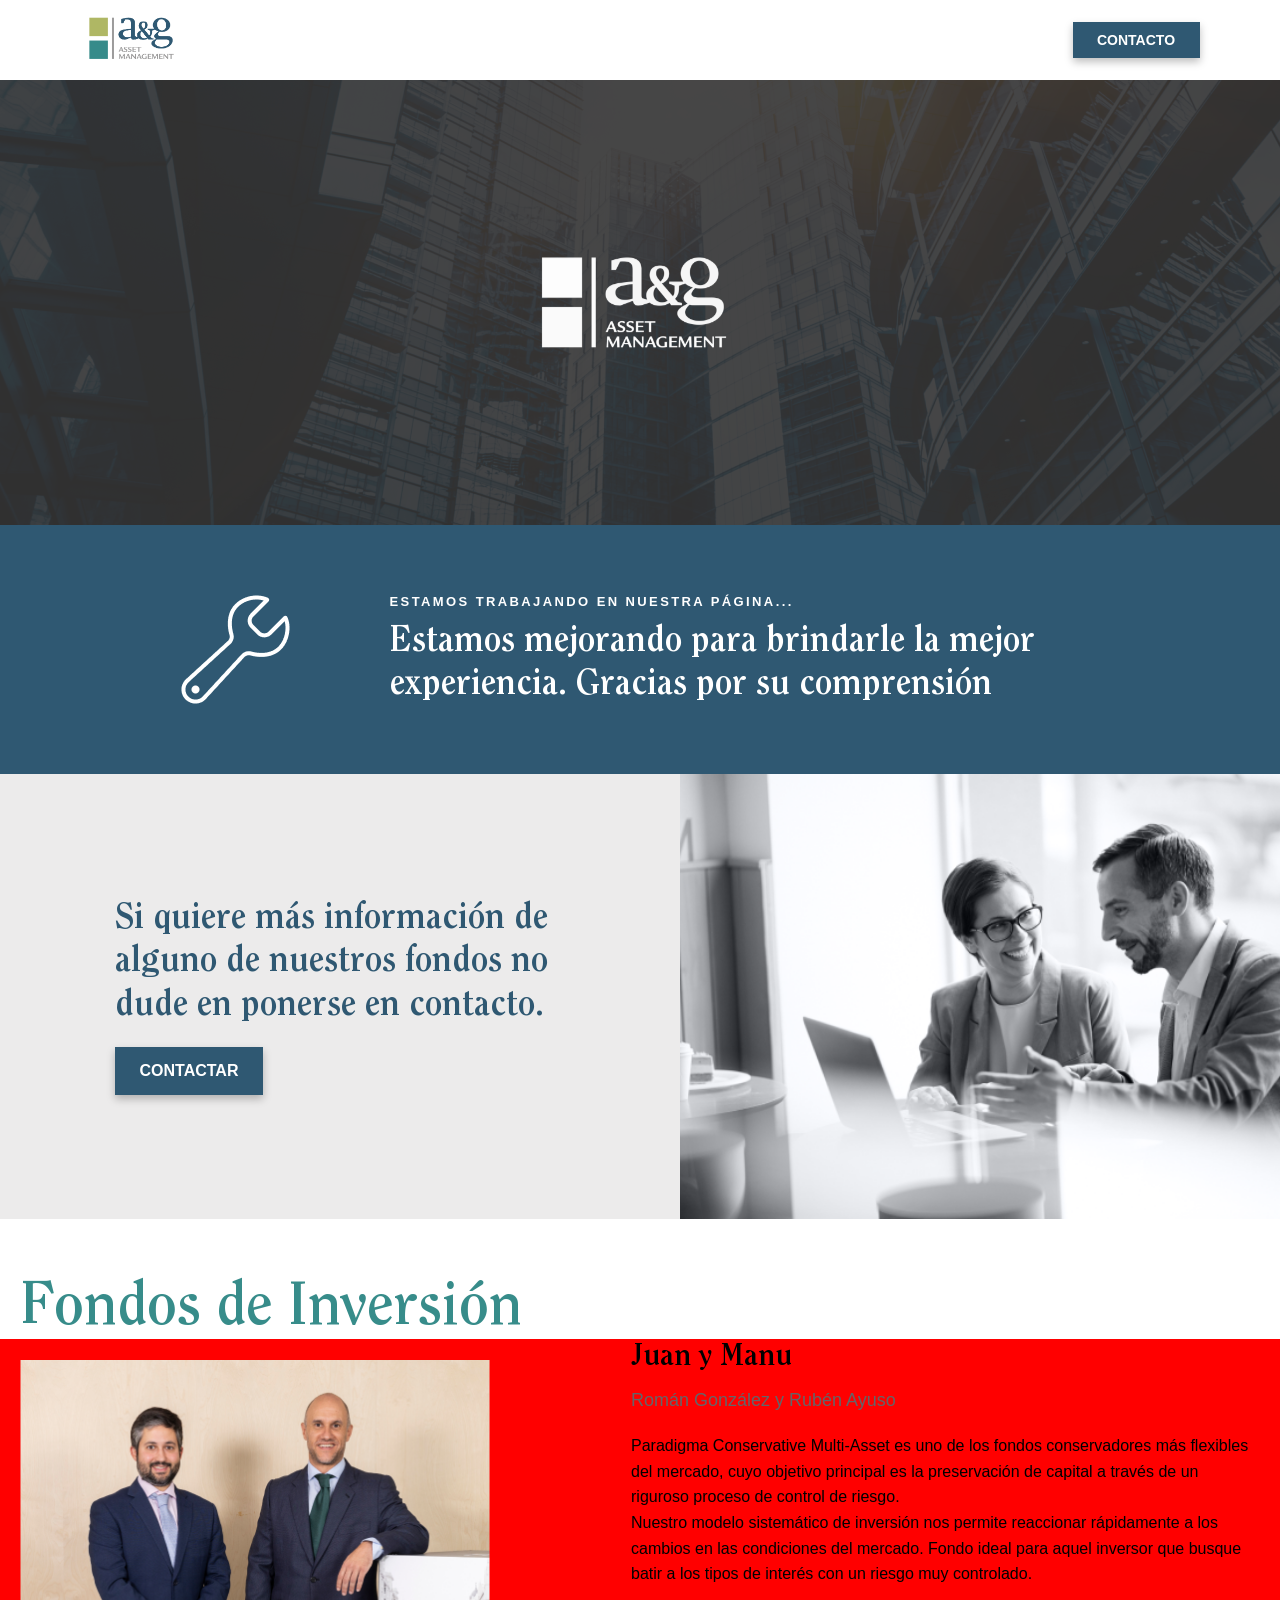
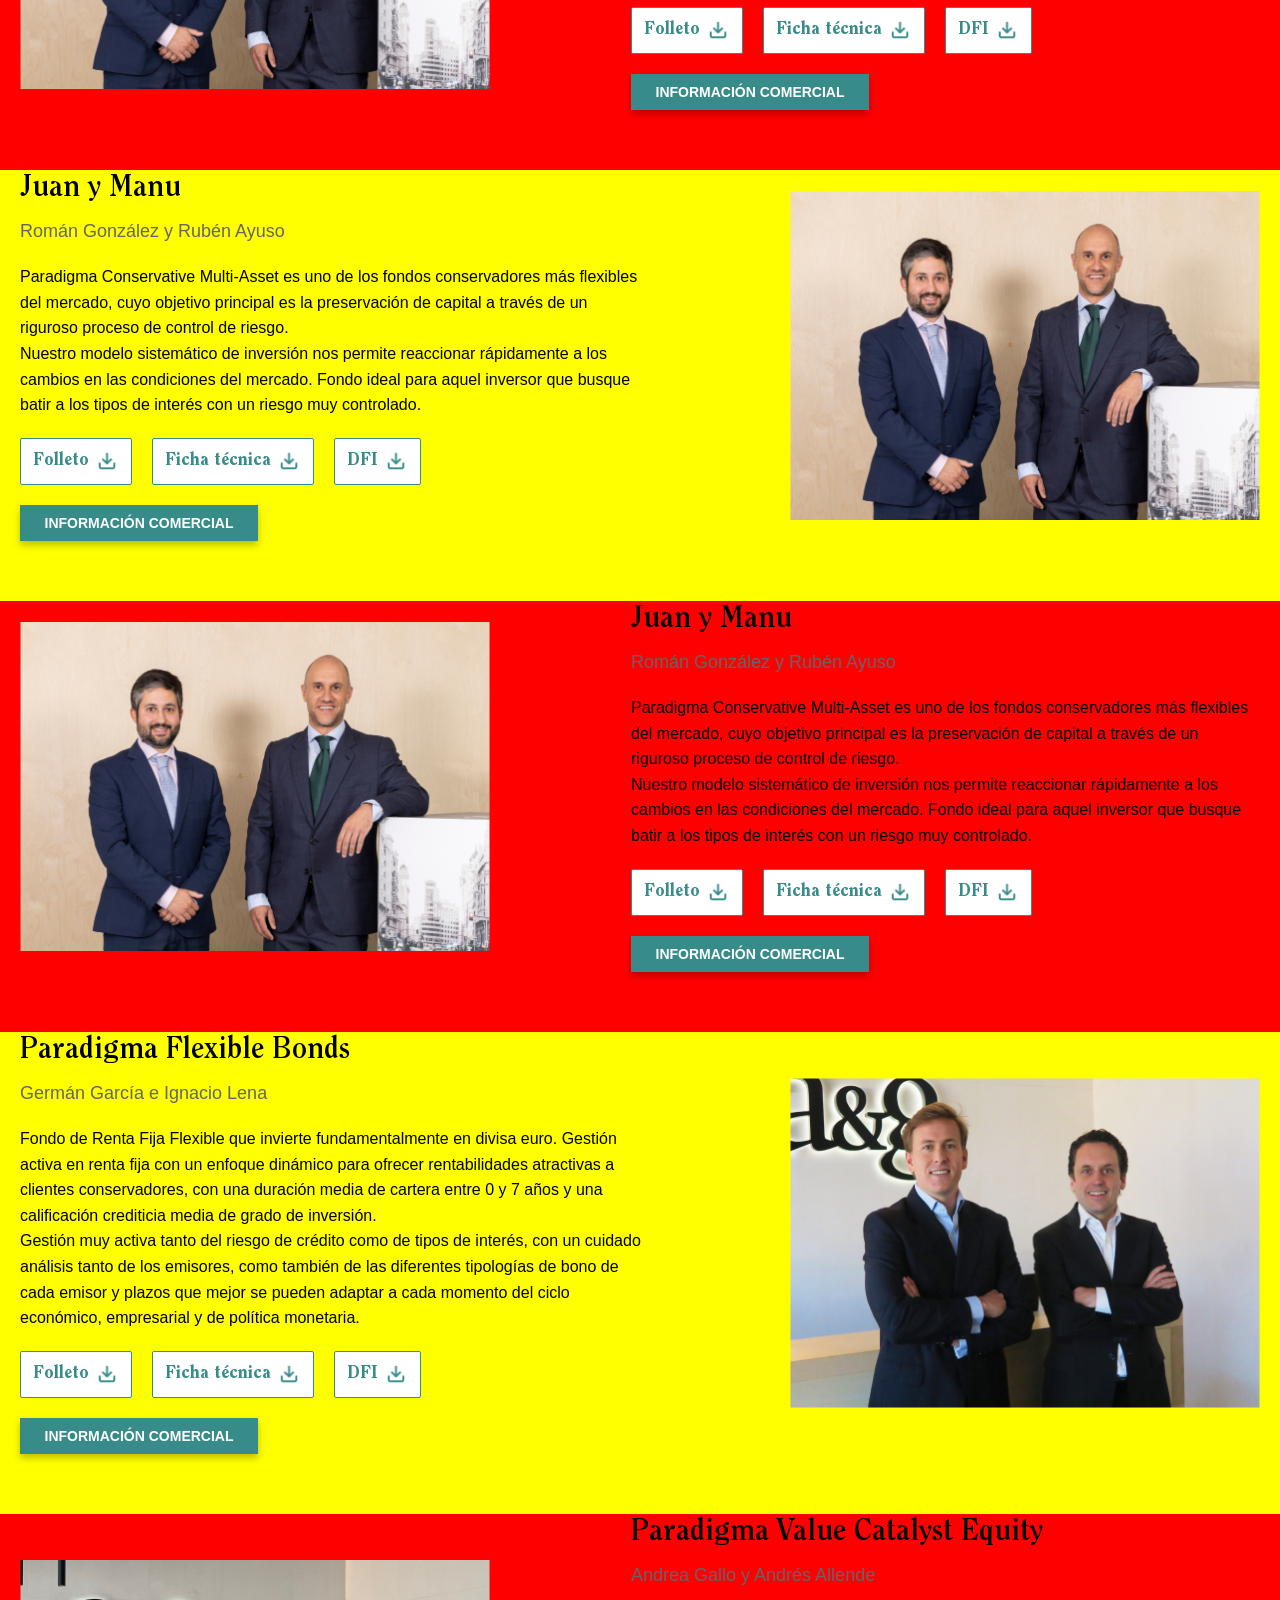
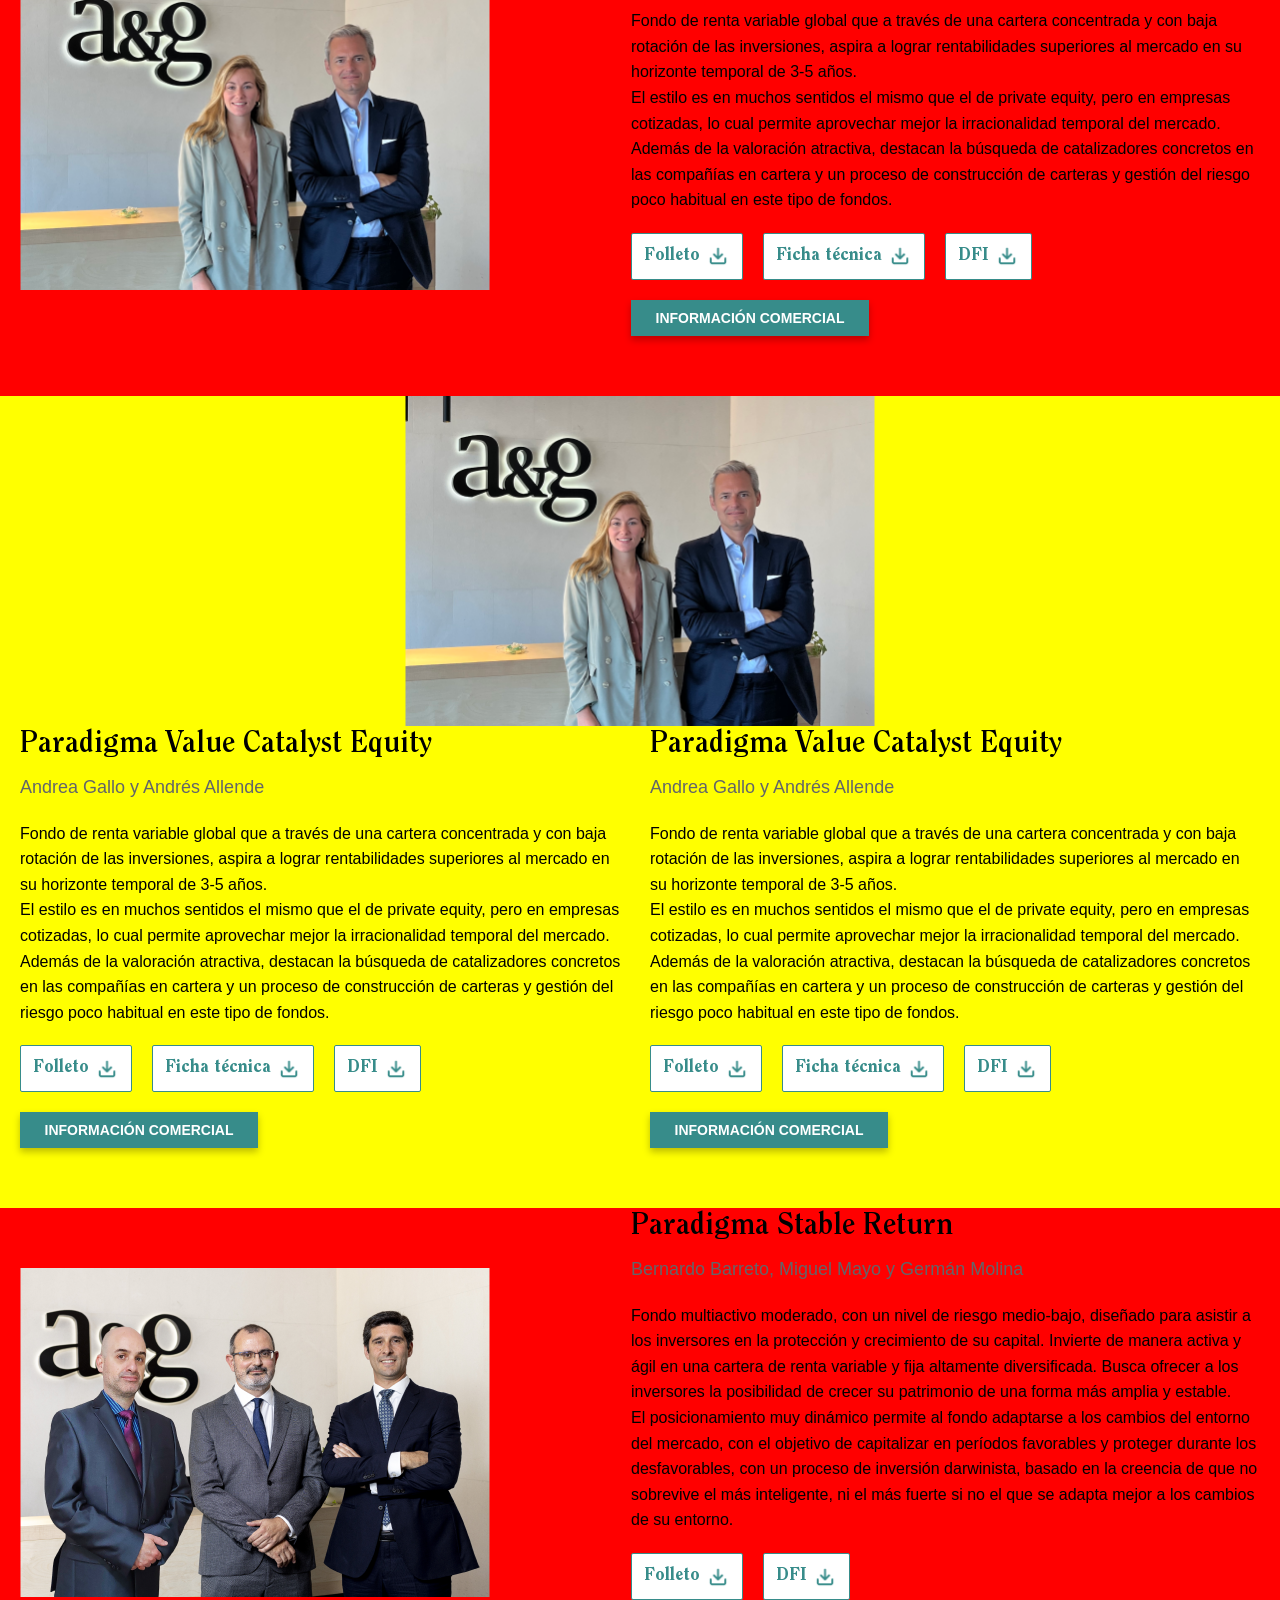
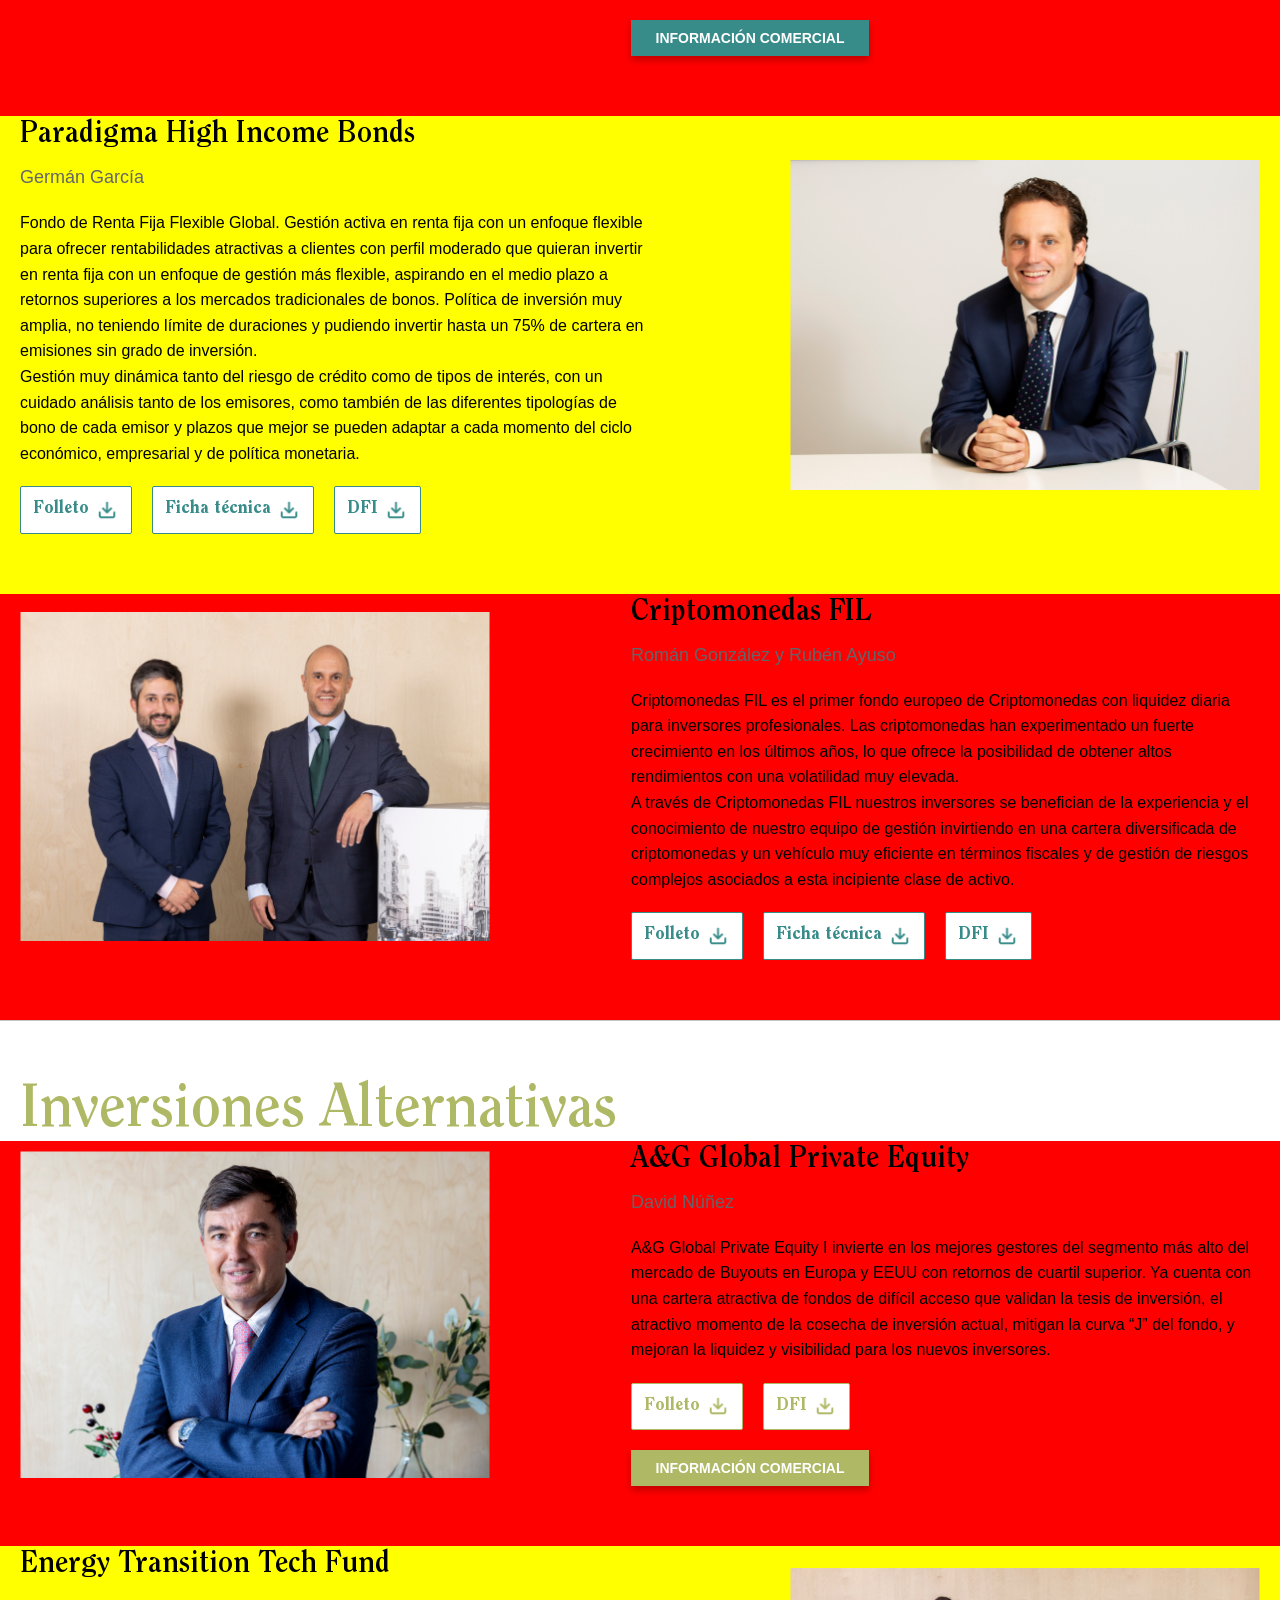
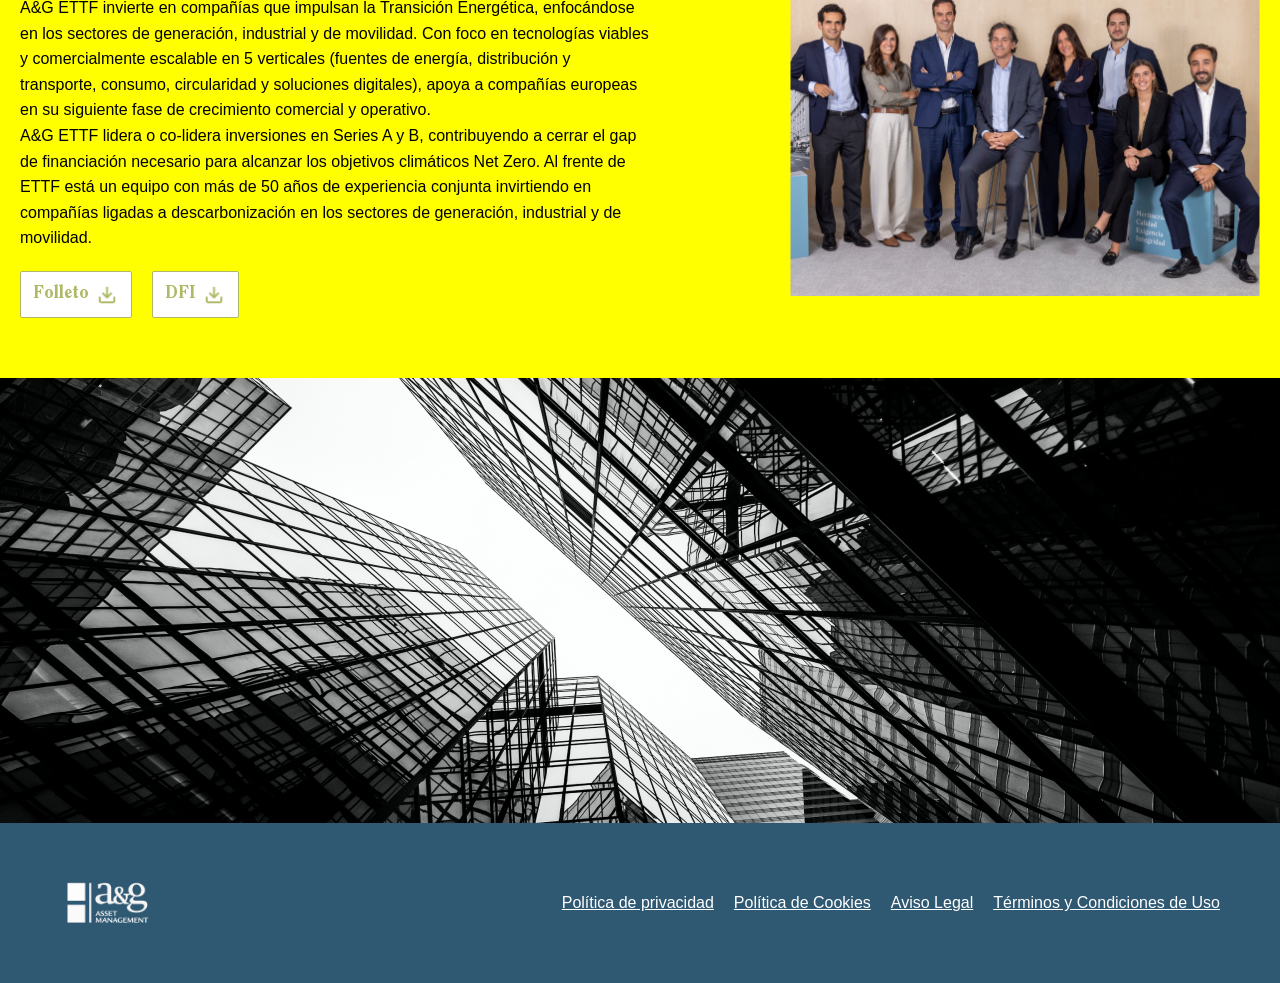
==== index.html @ da5aedd4 "comien de proyecto" ====
<!DOCTYPE html>
<html lang="es">
<head>
    <meta charset="UTF-8">
    <meta name="application-name" content="ASSET MANAGEMENT" />
    <meta name="author" content="Juan Manuel Millan Caceres" />
    <meta name="description" content="training" />
    <meta name="date" content="2024-07-25  12:42 p.m" />
    <meta name="organization" content="BLUECELL COMUNICATION" />
    <meta name="viewport" content="width=device-width, initial-scale=1.0">

    <link rel="icon" type="image/x-icon" href="assets/img/favicon.ico">
    <title>Home</title>
    <link rel="stylesheet" href="assets/css/style.css">
</head>

<body>

  <header>
      <div class="container">
          <img src="assets/img/logo-header-ayg.png" alt="Asset Management">
          <a href="./contact.html">contacto</a>
      </div>
  </header>

  <main>
    <aside class="hero-banner" style="background-image: url('assets/img/hero-banner.png');">
        <div class="cover-logo">
            <img src="assets/img/logo.svg" alt="">
        </div>
    </aside>

    <section class="bg-notice">
        <div class="img-wrapper">
            <img src="assets/img/bg-01.png" alt="img-01">
        </div>
        <div class="content-details">
            <h2>estamos trabajando en nuestra página...</h2>
            <h1>Estamos mejorando para brindarle la mejor experiencia. Gracias por su comprensión</h1>
        </div>
    </section>

    <section class="bg-info">
        <div class="container">
            <div class="info-text">
                <h2>si quiere más información de alguno de nuestros fondos no dude en ponerse en contacto.</h2>
                <a href="./contact.html" class="btn-link">contactar</a>
            </div>
        </div>
        <div class="img-info">
            <img src="assets/img/bg-02.png" alt="img-01">
        </div>
    </section>


    <section class="title-container dark-green">
      <div class="container">
        <h3>Fondos de Inversión</h3>
      </div>
    </section>






    <section class="container-img-txt">
      <div class="container">
          <div class="col-img">
              <img src="assets/img/investor-01.png" alt="">
          </div>
          <div class="col-text">
              <h4>Juan y Manu</h4>
              <h5>Román González y Rubén Ayuso</h5>
              <p>Paradigma Conservative Multi-Asset es uno de los fondos conservadores más flexibles del mercado, cuyo
                  objetivo principal es la preservación de capital a través de un riguroso proceso de control de
                  riesgo.
              </p>
              <p>Nuestro modelo sistemático de inversión nos permite reaccionar rápidamente a los cambios en las
                  condiciones del mercado. Fondo ideal para aquel inversor que busque batir a los tipos de interés con
                  un
                  riesgo muy controlado.</p>
              <div class="button-links dark-green">
                  <a href="#">Folleto<img src="assets/img/download-01.png" alt=""></a>
                  <a href="#">Ficha técnica<img src="assets/img/download-01.png" alt=""></a>
                  <a href="#">DFI<img src="assets/img/download-01.png" alt=""></a>
              </div>
              <a href="#" class="btn-model dark-green">información comercial</a>
          </div>
      </div>
  </section>

  <section class="container-img-txt">
      <div class="container">
          <div class="col-img">
              <img src="assets/img/investor-01.png" alt="">
          </div>
          <div class="col-text">
              <h4>Juan y Manu</h4>
              <h5>Román González y Rubén Ayuso</h5>
              <p>Paradigma Conservative Multi-Asset es uno de los fondos conservadores más flexibles del mercado, cuyo
                  objetivo principal es la preservación de capital a través de un riguroso proceso de control de
                  riesgo.
              </p>
              <p>Nuestro modelo sistemático de inversión nos permite reaccionar rápidamente a los cambios en las
                  condiciones del mercado. Fondo ideal para aquel inversor que busque batir a los tipos de interés con
                  un
                  riesgo muy controlado.</p>
              <div class="button-links dark-green">
                  <a href="#">Folleto<img src="assets/img/download-01.png" alt=""></a>
                  <a href="#">Ficha técnica<img src="assets/img/download-01.png" alt=""></a>
                  <a href="#">DFI<img src="assets/img/download-01.png" alt=""></a>
              </div>
              <a href="#" class="btn-model dark-green">información comercial</a>
          </div>
      </div>
  </section>

  <section class="container-img-txt">
      <div class="container">
          <div class="col-img">
              <img src="assets/img/investor-01.png" alt="">
          </div>
          <div class="col-text">
              <h4>Juan y Manu</h4>
              <h5>Román González y Rubén Ayuso</h5>
              <p>Paradigma Conservative Multi-Asset es uno de los fondos conservadores más flexibles del mercado, cuyo
                  objetivo principal es la preservación de capital a través de un riguroso proceso de control de
                  riesgo.
              </p>
              <p>Nuestro modelo sistemático de inversión nos permite reaccionar rápidamente a los cambios en las
                  condiciones del mercado. Fondo ideal para aquel inversor que busque batir a los tipos de interés con
                  un
                  riesgo muy controlado.</p>
              <div class="button-links dark-green">
                  <a href="#">Folleto<img src="assets/img/download-01.png" alt=""></a>
                  <a href="#">Ficha técnica<img src="assets/img/download-01.png" alt=""></a>
                  <a href="#">DFI<img src="assets/img/download-01.png" alt=""></a>
              </div>
              <a href="#" class="btn-model dark-green">información comercial</a>
          </div>
      </div>
  </section>
















    <section class="container-img-txt">
        <div class="container">
          <div class="col-img">
              <img src="assets/img/investor-02.png" alt="">
          </div>
          <div class="col-text">
              <h4>Paradigma Flexible Bonds</h4>
              <h5>Germán García e Ignacio Lena</h5>
              <p>Fondo de Renta Fija Flexible que invierte fundamentalmente en divisa euro. Gestión activa en renta
                  fija con un enfoque dinámico para ofrecer rentabilidades atractivas a clientes conservadores, con
                  una duración media de cartera entre 0 y 7 años y una calificación crediticia media de grado de
                  inversión.
              </p>
              <p>Gestión muy activa tanto del riesgo de crédito como de tipos de interés, con un cuidado análisis
                  tanto de los emisores, como también de las diferentes tipologías de bono de cada emisor y plazos
                  que mejor se pueden adaptar a cada momento del ciclo económico, empresarial y de política monetaria.
              </p>
              <div class="button-links dark-green">
                  <a href="#">Folleto<img src="assets/img/download-01.png" alt=""></a>
                  <a href="#">Ficha técnica<img src="assets/img/download-01.png" alt=""></a>
                  <a href="#">DFI<img src="assets/img/download-01.png" alt=""></a>
              </div>
              <a href="#" class="btn-model dark-green">información comercial</a>
          </div>
        </div>
    </section>

    <section class="container-img-txt">
        <div class="container">
            <div class="col-img">
                <img src="assets/img/investor-03.png" alt="">
            </div>
            <div class="col-text">
                <h4>Paradigma Value Catalyst Equity</h4>
                <h5>Andrea Gallo y Andrés Allende</h5>
                <p>Fondo de renta variable global que a través de una cartera concentrada y con baja rotación de las
                    inversiones, aspira a lograr rentabilidades superiores al mercado en su horizonte temporal de 3-5
                    años.
                </p>
                <p>El estilo es en muchos sentidos el mismo que el de private equity, pero en empresas cotizadas, lo
                    cual
                    permite aprovechar mejor la irracionalidad temporal del mercado. Además de la valoración atractiva,
                    destacan la búsqueda de catalizadores concretos en las compañías en cartera y un proceso de
                    construcción
                    de carteras y gestión del riesgo poco habitual en este tipo de fondos.</p>
                <div class="button-links dark-green">
                    <a href="#">Folleto<img src="assets/img/download-01.png" alt=""></a>
                    <a href="#">Ficha técnica<img src="assets/img/download-01.png" alt=""></a>
                    <a href="#">DFI<img src="assets/img/download-01.png" alt=""></a>
                </div>
                <a href="#" class="btn-model dark-green">información comercial</a>
            </div>
        </div>
    </section>

    <section class="container-img-txt">
        <div class="col-img">
            <img src="assets/img/investor-03.png" alt="">
        </div>
        <div class="container center">
            <div class="col-text">
                <h4>Paradigma Value Catalyst Equity</h4>
                <h5>Andrea Gallo y Andrés Allende</h5>
                <p>Fondo de renta variable global que a través de una cartera concentrada y con baja rotación de las
                    inversiones, aspira a lograr rentabilidades superiores al mercado en su horizonte temporal de 3-5
                    años.
                </p>
                <p>El estilo es en muchos sentidos el mismo que el de private equity, pero en empresas cotizadas, lo
                    cual
                    permite aprovechar mejor la irracionalidad temporal del mercado. Además de la valoración atractiva,
                    destacan la búsqueda de catalizadores concretos en las compañías en cartera y un proceso de
                    construcción
                    de carteras y gestión del riesgo poco habitual en este tipo de fondos.</p>
                <div class="button-links dark-green">
                    <a href="#">Folleto<img src="assets/img/download-01.png" alt=""></a>
                    <a href="#">Ficha técnica<img src="assets/img/download-01.png" alt=""></a>
                    <a href="#">DFI<img src="assets/img/download-01.png" alt=""></a>
                </div>
                <a href="#" class="btn-model dark-green">información comercial</a>
            </div>

            <div class="col-text">
                <h4>Paradigma Value Catalyst Equity</h4>
                <h5>Andrea Gallo y Andrés Allende</h5>
                <p>Fondo de renta variable global que a través de una cartera concentrada y con baja rotación de las
                    inversiones, aspira a lograr rentabilidades superiores al mercado en su horizonte temporal de 3-5
                    años.
                </p>
                <p>El estilo es en muchos sentidos el mismo que el de private equity, pero en empresas cotizadas, lo
                    cual
                    permite aprovechar mejor la irracionalidad temporal del mercado. Además de la valoración atractiva,
                    destacan la búsqueda de catalizadores concretos en las compañías en cartera y un proceso de
                    construcción
                    de carteras y gestión del riesgo poco habitual en este tipo de fondos.</p>
                <div class="button-links dark-green">
                    <a href="#">Folleto<img src="assets/img/download-01.png" alt=""></a>
                    <a href="#">Ficha técnica<img src="assets/img/download-01.png" alt=""></a>
                    <a href="#">DFI<img src="assets/img/download-01.png" alt=""></a>
                </div>
                <a href="#" class="btn-model dark-green">información comercial</a>
            </div>
        </div>
    </section>

    <section class="container-img-txt">
        <div class="container">
          <div class="col-img">
              <img src="assets/img/investor-04.png" alt="">
          </div>
            <div class="col-text">
                <h4>Paradigma Stable Return</h4>
                <h5>Bernardo Barreto, Miguel Mayo y Germán Molina</h5>
                <p>Fondo multiactivo moderado, con un nivel de riesgo medio-bajo, diseñado para asistir a los inversores
                    en la protección y crecimiento de su capital. Invierte de manera activa y ágil en una cartera de
                    renta
                    variable y fija altamente diversificada. Busca ofrecer a los inversores la posibilidad de crecer su
                    patrimonio de una forma más amplia y estable.
                </p>
                <p>El posicionamiento muy dinámico permite al fondo adaptarse a los cambios del entorno del mercado, con
                    el objetivo de capitalizar en períodos favorables y proteger durante los desfavorables, con un
                    proceso
                    de inversión darwinista, basado en la creencia de que no sobrevive el más inteligente, ni el más
                    fuerte
                    si no el que se adapta mejor a los cambios de su entorno.</p>
                <div class="button-links dark-green">
                    <a href="#">Folleto<img src="assets/img/download-01.png" alt=""></a>
                    <a href="#">DFI<img src="assets/img/download-01.png" alt=""></a>
                </div>
                <a href="#" class="btn-model dark-green">información comercial</a>
            </div>
        </div>
    </section>

    <section class="container-img-txt">
        <div class="container">
            <div class="col-img">
                <img src="assets/img/investor-05.png" alt="">
            </div>
            <div class="col-text">
                <h4>Paradigma High Income Bonds</h4>
                <h5>Germán García</h5>
                <p>Fondo de Renta Fija Flexible Global. Gestión activa en renta fija con un enfoque flexible para
                    ofrecer
                    rentabilidades atractivas a clientes con perfil moderado que quieran invertir en renta fija con un
                    enfoque de gestión más flexible, aspirando en el medio plazo a retornos superiores a los mercados
                    tradicionales de bonos. Política de inversión muy amplia, no teniendo límite de duraciones y
                    pudiendo
                    invertir hasta un 75% de cartera en emisiones sin grado de inversión.
                </p>
                <p>Gestión muy dinámica tanto del riesgo de crédito como de tipos de interés, con un cuidado análisis
                    tanto de los emisores, como también de las diferentes tipologías de bono de cada emisor y plazos que
                    mejor se pueden adaptar a cada momento del ciclo económico, empresarial y de política monetaria.</p>
                <div class="button-links dark-green">
                    <a href="#">Folleto<img src="assets/img/download-01.png" alt=""></a>
                    <a href="#">Ficha técnica<img src="assets/img/download-01.png" alt=""></a>
                    <a href="#">DFI<img src="assets/img/download-01.png" alt=""></a>
                </div>
            </div>
        </div>
    </section>

    <section class="container-img-txt border">
        <div class="container">
          <div class="col-img">
              <img src="assets/img/investor-01.png" alt="">
          </div>
            <div class="col-text">
                <h4>Criptomonedas FIL</h4>
                <h5>Román González y Rubén Ayuso</h5>
                <p>Criptomonedas FIL es el primer fondo europeo de Criptomonedas con liquidez diaria para inversores
                    profesionales.
                    Las criptomonedas han experimentado un fuerte crecimiento en los últimos años, lo que ofrece la
                    posibilidad de
                    obtener altos rendimientos con una volatilidad muy elevada.
                </p>
                <p>A través de Criptomonedas FIL nuestros inversores se benefician de la experiencia y el conocimiento
                    de nuestro
                    equipo de gestión invirtiendo en una cartera diversificada de criptomonedas y un vehículo muy
                    eficiente en términos
                    fiscales y de gestión de riesgos complejos asociados a esta incipiente clase de activo.</p>
                <div class="button-links dark-green">
                    <a href="#">Folleto<img src="assets/img/download-01.png" alt=""></a>
                    <a href="#">Ficha técnica<img src="assets/img/download-01.png" alt=""></a>
                    <a href="#">DFI<img src="assets/img/download-01.png" alt=""></a>
                </div>
            </div>
        </div>
    </section>


    <section class="title-container light-green">
      <div class="container">
        <h3>Inversiones Alternativas</h3>
      </div>
    </section>

    <section class="container-img-txt">
        <div class="container">
            <div class="col-img">
                <img src="assets/img/investor-06.png" alt="">
            </div>
            <div class="col-text">
                <h4>A&G Global Private Equity</h4>
                <h5>David Núñez</h5>
                <p>A&G Global Private Equity I invierte en los mejores gestores del segmento más alto
                    del mercado de Buyouts en Europa y EEUU con retornos de cuartil superior. Ya cuenta con </p>
                <p>una cartera atractiva de fondos de difícil acceso que validan la tesis de inversión, el
                    atractivo momento de la cosecha de inversión actual, mitigan la curva “J” del fondo, y
                    mejoran la liquidez y visibilidad para los nuevos inversores.</p>
                <div class="button-links light-green">
                    <a href="#">Folleto<img src="assets/img/download-02.png" alt=""></a>
                    <a href="#">DFI<img src="assets/img/download-02.png" alt=""></a>
                </div>
                <a href="#" class="btn-model light-green">información comercial</a>
            </div>
        </div>
    </section>

    <section class="container-img-txt last">
        <div class="container">
          <div class="col-img">
              <img src="assets/img/investor-07.png" alt="">
          </div>
            <div class="col-text aling-space">
                <h4>Energy Transition Tech Fund</h4>
                <p>A&G ETTF invierte en compañías que impulsan la Transición Energética, enfocándose en los sectores de
                    generación, industrial y de movilidad. Con foco en tecnologías viables y comercialmente escalable en
                    5
                    verticales (fuentes de energía, distribución y transporte, consumo, circularidad y soluciones
                    digitales), apoya a compañías europeas en su siguiente fase de crecimiento comercial y operativo.
                </p>
                <p>A&G ETTF lidera o co-lidera inversiones en Series A y B, contribuyendo a cerrar el gap de
                    financiación
                    necesario para alcanzar los objetivos climáticos Net Zero. Al frente de ETTF está un equipo con más
                    de 50 años de experiencia conjunta invirtiendo en compañías ligadas a descarbonización en los
                    sectores
                    de generación, industrial y de movilidad.</p>
                <div class="button-links light-green">
                    <a href="#">Folleto<img src="assets/img/download-02.png" alt=""></a>
                    <a href="#">DFI<img src="assets/img/download-02.png" alt=""></a>
                </div>
            </div>
        </div>
    </section>

    <section class="banner-container" style="background-image: url('assets/img/banner-img.png');">
    </section>
  </main>

  <footer>
      <div class="footer-container">
          <img src="assets/img/logo-ayg.png" alt="Asset Management" class="img-container">
          <div class="container-services">
              <ul>
                  <li><a href="#">Política de privacidad</a></li>
                  <li><a href="#">Política de Cookies</a></li>
                  <li><a href="#">Aviso Legal</a></li>
                  <li><a href="#">Términos y Condiciones de Uso</a></li>
              </ul>
          </div>
      </div>
  </footer>

</body>
</html>
---- assets/css/style.css ----
@font-face{font-family:"ITC Clearface Std Regular";src:url("../fonts/ClearfaceStd-Regular.eot");src:url("../fonts/ClearfaceStd-Regular.eot?#iefix") format("embedded-opentype"),url("../fonts/ClearfaceStd-Regular.woff2") format("woff2"),url("../fonts/ClearfaceStd-Regular.woff") format("woff"),url("../fonts/ClearfaceStd-Regular.ttf") format("truetype"),url("../fonts/ClearfaceStd-Regular.svg#ClearfaceStd-Regular") format("svg");font-weight:normal;font-style:normal;font-display:swap}@font-face{font-family:"ITC Clearface Std Bold";src:url("../fonts/ClearfaceStd-Bold.eot");src:url("../fonts/ClearfaceStd-Bold.eot?#iefix") format("embedded-opentype"),url("../fonts/ClearfaceStd-Bold.woff2") format("woff2"),url("../fonts/ClearfaceStd-Bold.woff") format("woff"),url("../fonts/ClearfaceStd-Bold.ttf") format("truetype"),url("../fonts/ClearfaceStd-Bold.svg#ClearfaceStd-Bold") format("svg");font-weight:bold;font-style:normal;font-display:swap}@font-face{font-family:"ITC Clearface Std Heavy";src:url("../fonts/ClearfaceStd-Heavy.eot");src:url("../fonts/ClearfaceStd-Heavy.eot?#iefix") format("embedded-opentype"),url("../fonts/ClearfaceStd-Heavy.woff2") format("woff2"),url("../fonts/ClearfaceStd-Heavy.woff") format("woff"),url("../fonts/ClearfaceStd-Heavy.ttf") format("truetype"),url("../fonts/ClearfaceStd-Heavy.svg#ClearfaceStd-Heavy") format("svg");font-weight:bold;font-style:normal;font-display:swap}*{margin:0;padding:0;border:0;box-sizing:border-box;vertical-align:baseline}img{display:block;max-width:100%;width:100%;object-position:center}a{display:flex;text-decoration:none;font-size:inherit;line-height:inherit;color:inherit;line-height:inherit}video{display:flex;object-fit:cover;object-position:center center;width:100%}audio{display:flex}p a{display:inline}li{list-style-type:none}table,tr,td{border-collapse:collapse;border-spacing:0}html{scroll-behavior:smooth}body{font-smooth:always;-webkit-font-smoothing:antialiased;-moz-osx-font-smoothing:grayscale}h1,h2,h3,h4,h5,h6{font-size:inherit;line-height:inherit}form input,form textarea,form select{background-color:rgba(0,0,0,0);appearance:none;display:block}.clear::after{overflow:auto}body{padding:0;margin:0}.container{width:calc(100% - 40px);max-width:1282px;min-width:280px;margin:0 auto}footer .footer-container{padding:40px 60px 40px 60px;background-color:#2f5872;display:flex;justify-content:space-between;align-items:center;gap:20px}@media screen and (max-width: 576px){footer .footer-container{padding:40px 20px;flex-direction:column;align-items:center;background-color:#2b2c2c}}footer .footer-container .img-container{width:101px;height:80px}@media screen and (max-width: 576px){footer .footer-container .img-container{width:auto;height:auto;content:url("../img/logo-ayg-footer-responsive.png")}}footer .footer-container .container-services{width:100%;min-width:auto;height:auto;gap:20px;display:flex;align-items:center;justify-content:flex-end}@media screen and (max-width: 576px){footer .footer-container .container-services{flex-direction:column;align-items:flex-start}}footer .footer-container .container-services ul{display:flex;gap:20px;justify-content:space-between;align-items:center}@media screen and (max-width: 576px){footer .footer-container .container-services ul{flex-direction:column;gap:10px;align-items:flex-start}}footer .footer-container .container-services ul li{font-family:Arial,Helvetica,sans-serif;font-weight:400;font-size:16px;line-height:25.6px;color:#fff;text-decoration:underline}.bg-notice{padding:60px 40px 60px 40px;gap:90px;background-color:#2f5872;display:flex;justify-content:center;align-items:center}@media screen and (max-width: 576px){.bg-notice{height:385px;flex-direction:column;padding:40px 20px;gap:20px;background-color:#636569}}.bg-notice .img-wrapper{width:129px;height:129px;display:flex;justify-content:center;align-items:center}.bg-notice .img-wrapper img{border-width:4px;top:12px;left:12px}@media screen and (max-width: 576px){.bg-notice .img-wrapper img{width:91px}}.bg-notice .content-details{width:60%;display:flex;flex-direction:column;gap:8px}@media screen and (max-width: 576px){.bg-notice .content-details{width:280px;display:flex;flex-direction:column;align-items:center;justify-items:center;text-align:center}}.bg-notice .content-details h1{font-family:"ITC Clearface Std Bold";font-weight:500;font-size:36px;line-height:43.2px;color:#fff}@media screen and (max-width: 576px){.bg-notice .content-details h1{font-size:26px;line-height:34px}}.bg-notice .content-details h2{font-family:Arial,Helvetica,sans-serif;font-weight:700;font-size:13px;line-height:20.8px;letter-spacing:2.4px;text-transform:uppercase;color:#fff}.bg-info{height:445px;border:0px 0px 1px 0px;padding:0px 0px 0px 60px;gap:20px;background-color:#ecebeb;display:flex;justify-content:center;align-items:center}@media screen and (max-width: 576px){.bg-info{height:auto;flex-direction:column;gap:20px;padding:0px;background-color:#ecebeb}}.bg-info .img-info{width:50%;height:445px;left:.5px}@media screen and (max-width: 576px){.bg-info .img-info{width:100%;height:275px}.bg-info .img-info img{object-fit:cover}}.bg-info .img-info img{width:100%;height:100%;object-fit:cover}.bg-info .container{width:50%;height:445px;display:flex;justify-content:center;flex-direction:column;align-items:center}@media screen and (max-width: 576px){.bg-info .container{width:auto;height:272px;padding:40px 20px}}.bg-info .container .info-text{max-width:490px;gap:20px}@media screen and (max-width: 576px){.bg-info .container .info-text{min-width:280px}}.bg-info .container .info-text h2{color:#2f5872;font-family:"ITC Clearface Std Bold";font-weight:500;font-size:36px;line-height:43.2px;margin-bottom:19px}@media screen and (max-width: 576px){.bg-info .container .info-text h2{font-size:26px;line-height:31px;color:#636569}}.bg-info .container .info-text h2:first-letter{text-transform:uppercase}.bg-info .container .info-text .btn-link{width:148px;height:48px;padding:0px 24px;gap:4px;background-color:#2f5872;box-shadow:0px 4px 8px 0px rgba(0,0,0,.2509803922);text-align:center;display:flex;justify-content:center;align-items:center;font-family:Arial,Helvetica,sans-serif;color:#fff;font-weight:700;font-size:16px;line-height:25.6px;text-decoration:none;text-transform:uppercase}@media screen and (max-width: 576px){.bg-info .container .info-text .btn-link{background-color:#2b2c2c}}.hero-banner{min-height:445px;gap:10px;position:relative;overflow:hidden;background-size:cover;background-position:center}.hero-banner::before{content:"";background:rgba(20,20,20,.78);position:absolute;height:100%;width:100%;z-index:1}.hero-banner .cover-logo{position:absolute;top:132px;left:50%;transform:translateX(-50%);z-index:2;display:flex;justify-content:center;align-items:center}.hero-banner .cover-logo img{max-width:100%;height:auto;object-fit:contain}@media screen and (max-width: 576px){.hero-banner .cover-logo{min-width:267px;top:159px}.hero-banner .cover-logo img{content:url("../img/Logo-ayg-responsive.png");max-width:100%;height:auto}}section.title-container h3{font-family:"ITC Clearface Std Bold";font-weight:500;font-size:60px;line-height:60px}@media screen and (max-width: 576px){section.title-container.dark-green{display:flex;justify-content:center;margin:0px;padding:40px 20px}}section.title-container.dark-green h3{margin-top:60px;color:#378c8a}@media screen and (max-width: 576px){section.title-container.dark-green h3{font-size:30px;line-height:39px;padding:0px;margin:0px;color:#636569}}@media screen and (max-width: 576px){section.title-container.light-green{padding:40px 40px;margin:0px;display:flex;justify-items:center}}section.title-container.light-green h3{margin-top:60px;color:#afb864}@media screen and (max-width: 576px){section.title-container.light-green h3{font-size:30px;line-height:39px;padding:0px;margin:0px;color:#636569}}.container-img-txt{padding:0px 0px 60px 0px;display:flex;flex-direction:column;align-items:center;justify-content:center}.container-img-txt .container{width:calc(100% - 40px);max-width:1282px;min-width:280px;margin:0 auto;height:auto;gap:20px;display:flex;justify-content:space-between;align-items:center}.container-img-txt:nth-child(odd){background-color:red}.container-img-txt:nth-child(even){background-color:#ff0}.container-img-txt:nth-child(even) .container{flex-direction:row-reverse}.container-img-txt.center{margin-top:60px}@media screen and (max-width: 576px){.container-img-txt{flex-direction:column;gap:20px}}.container-img-txt .col-img{max-width:471px;min-width:280px;height:auto;gap:10px}@media screen and (max-width: 576px){.container-img-txt .col-img{height:202px;order:1}}.container-img-txt .col-img img{width:100%;height:100%;object-fit:cover}.container-img-txt .col-text{min-width:280px;height:auto}.container-img-txt .col-text.left-text{padding:0px 0px 0px 40px}@media screen and (max-width: 576px){.container-img-txt .col-text.left-text{max-width:none;padding:0px;order:2}}.container-img-txt .col-text.right-text{padding:0px 40px 0px 0px}@media screen and (max-width: 576px){.container-img-txt .col-text.right-text{max-width:none;padding:0px;order:2}}.container-img-txt .col-text.right-text.aling-space h4{margin-bottom:20px}.container-img-txt .col-text h4{margin-bottom:10px;font-family:"ITC Clearface Std Bold";font-weight:500;font-size:30px;line-height:39px;color:#000}@media screen and (max-width: 576px){.container-img-txt .col-text h4{margin-bottom:20px;color:#2b2c2c;font-size:24px;line-height:31px}}.container-img-txt .col-text h5{margin-bottom:20px;font-family:Arial,Helvetica,sans-serif;font-weight:400;font-size:18px;line-height:25.2px;color:#636569}@media screen and (max-width: 576px){.container-img-txt .col-text h5{display:none}}.container-img-txt .col-text p{max-width:629px;font-family:Arial,Helvetica,sans-serif;font-weight:400;font-size:16px;line-height:25.6px;color:#000}@media screen and (max-width: 576px){.container-img-txt .col-text p{color:#2b2c2c}}.container-img-txt .button-links{width:100%;height:auto;gap:20px;display:flex;flex-wrap:wrap;margin-top:20px}.container-img-txt .button-links.dark-green a{border-radius:2px;border:1px solid #378c8a;padding:10px 12px;gap:6px;display:flex;align-items:center;background-color:#fff;color:#378c8a;font-weight:700;font-size:18px;line-height:25.2px;font-family:"ITC Clearface Std Heavy"}.container-img-txt .button-links.dark-green a img{width:24px;height:24px;transform:rotate(0deg)}@media screen and (max-width: 576px){.container-img-txt .button-links.dark-green a{border-radius:2px;border:1px solid #636569;padding:10px 12px;gap:6px;display:flex;align-items:center;background-color:#fff;color:#636569;font-weight:700;font-size:18px;line-height:25.2px;font-family:"ITC Clearface Std Heavy"}.container-img-txt .button-links.dark-green a img{width:24px;height:24px;transform:rotate(0deg)}}.container-img-txt .button-links.light-green a{border-radius:2px;border:1px solid #afb864;padding:10px 12px;gap:6px;display:flex;align-items:center;background-color:#fff;color:#afb864;font-weight:700;font-size:18px;line-height:25.2px;font-family:"ITC Clearface Std Heavy"}.container-img-txt .button-links.light-green a img{width:24px;height:24px;transform:rotate(0deg)}@media screen and (max-width: 576px){.container-img-txt .button-links.light-green a{border-radius:2px;border:1px solid #636569;padding:10px 12px;gap:6px;display:flex;align-items:center;background-color:#fff;color:#636569;font-weight:700;font-size:18px;line-height:25.2px;font-family:"ITC Clearface Std Heavy"}.container-img-txt .button-links.light-green a img{width:24px;height:24px;transform:rotate(0deg)}}.container-img-txt .button-links img{width:24px;height:24px;object-fit:cover;transform:rotate(0deg)}@media screen and (max-width: 576px){.container-img-txt .button-links img{content:url("../img/download-03.png")}}.container-img-txt .btn-model{max-width:238px;height:36px;padding:0px 24px;gap:4px;margin-top:20px;box-shadow:0px 4px 7px 0px rgba(0,0,0,.2509803922);display:flex;justify-content:center;align-items:center;color:#fff;font-family:Arial,Helvetica,sans-serif;font-weight:700;font-size:14px;line-height:22.4px;text-decoration:none;text-transform:uppercase}.container-img-txt .btn-model.dark-green{background-color:#378c8a}@media screen and (max-width: 576px){.container-img-txt .btn-model.dark-green{background-color:#2b2c2c}}.container-img-txt .btn-model.light-green{background-color:#afb864}@media screen and (max-width: 576px){.container-img-txt .btn-model.light-green{background-color:#2b2c2c}}@media screen and (max-width: 576px){.container-img-txt.last{padding:0px 0px 40px 0px}}.container-img-txt .col-img{max-width:470px}@media screen and (max-width: 576px){.container-img-txt .col-img{width:280px}}.container-img-txt.border{border-bottom:1px solid #c5c5c3}.banner-container{width:100%;height:445px;background-size:cover;background-position:center;background-repeat:no-repeat}.contact-container .btn-return{height:48px;margin:17px 0px 0px 46px;padding:0px 24px;display:flex;gap:4px;align-items:center;font-family:Arial,Helvetica,sans-serif;font-weight:700;font-size:16px;line-height:25.6px;color:#2b2c2c}@media screen and (max-width: 1023px){.contact-container .btn-return{height:26px;margin:24px 0px 20px auto}}.contact-container .btn-return img{width:24px;height:15px}.contact-container .container{width:100%;max-width:766px;height:650px;top:120px;margin:-18px auto 0px auto;padding:24px;gap:12px}@media screen and (max-width: 1023px){.contact-container .container{flex-wrap:wrap}}.contact-container .container .content-title-form{display:flex;gap:90px;flex-wrap:wrap;margin-top:-7px}@media screen and (max-width: 1023px){.contact-container .container .content-title-form{gap:40px}}.contact-container .container .content-title-form .title-container h1{font-family:"ITC Clearface Std Bold";font-weight:500;font-size:36px;line-height:43.2px;color:#2b2c2c;position:relative}.contact-container .container .content-title-form .title-container h1::after{content:"";position:absolute;left:0;bottom:0;width:69px;height:5px;background-color:#2b2c2c}.contact-container .container .content-title-form .container-contact{width:444px;height:602px}@media screen and (max-width: 1023px){.contact-container .container .content-title-form .container-contact{width:100%}}.contact-container .container .content-title-form .container-contact form{width:100%;height:auto;display:flex;flex-direction:column;justify-content:flex-start;gap:18px;padding-bottom:25px}.contact-container .container .content-title-form .container-contact form .form-group-row{display:flex;gap:20px}@media screen and (max-width: 576px){.contact-container .container .content-title-form .container-contact form .form-group-row{flex-direction:column}}.contact-container .container .content-title-form .container-contact form .form-group-row .form-group{flex:1;display:flex;flex-direction:column}.contact-container .container .content-title-form .container-contact form .form-group label{display:block;margin-bottom:6px;color:#636569;font-family:Arial,Helvetica,sans-serif;font-weight:700;font-size:16px;line-height:25.6px}.contact-container .container .content-title-form .container-contact form .form-group input,.contact-container .container .content-title-form .container-contact form .form-group textarea{width:100%;height:42px;padding:10px;border-radius:2px;font-size:14px;color:#636569;font-family:Arial,Helvetica,sans-serif;background-color:#f3f3f4}.contact-container .container .content-title-form .container-contact form .form-group textarea{height:99px;resize:none}.contact-container .container .content-title-form .container-contact form .form-terms{display:flex;gap:6px}@media screen and (max-width: 576px){.contact-container .container .content-title-form .container-contact form .form-terms{align-items:center}}.contact-container .container .content-title-form .container-contact form .form-terms input[type=checkbox]{width:14px;min-width:12px;height:14px;background-color:#fff;border:2px solid #2f5872;border-radius:2px;cursor:pointer;position:relative;appearance:none}@media screen and (max-width: 576px){.contact-container .container .content-title-form .container-contact form .form-terms input[type=checkbox]{border:2px solid #2b2c2c}}.contact-container .container .content-title-form .container-contact form .form-terms input[type=checkbox]:checked{background-color:#2f5872;border-color:#2f5872}@media screen and (max-width: 576px){.contact-container .container .content-title-form .container-contact form .form-terms input[type=checkbox]:checked{background-color:#2b2c2c;border:2px solid #2b2c2c}}.contact-container .container .content-title-form .container-contact form .form-terms input[type=checkbox]:checked::after{content:"";background-image:url("../img/check.svg");background-size:cover;position:absolute;top:50%;left:50%;width:12px;height:12px;transform:translate(-50%, -50%)}.contact-container .container .content-title-form .container-contact form .form-terms p{font-family:Arial,Helvetica,sans-serif;font-weight:400;font-size:12px;line-height:19.2px;color:rgba(99,101,105,.6)}.contact-container .container .content-title-form .container-contact form .form-terms p a{color:#000}.contact-container .container .content-title-form .container-contact form button{width:auto;height:48px;padding:0px 24px;gap:4px;background-color:#2f5872;box-shadow:0px 4px 8px 0px rgba(0,0,0,.2509803922);text-transform:uppercase;font-family:Arial,Helvetica,sans-serif;font-weight:700;font-size:16px;line-height:25.6px;color:#fff;margin-left:auto}@media screen and (max-width: 576px){.contact-container .container .content-title-form .container-contact form button{background-color:#2b2c2c}}header .container{height:80px;display:grid;justify-content:space-between;grid-template-columns:auto auto;padding:0px 60px}@media screen and (max-width: 576px){header .container{padding:0px 20px;align-items:center}}header .container.shadow-effect{box-shadow:0px 4px 7px 0px rgba(0,0,0,.2509803922)}header .container img{width:auto;height:70px;object-fit:cover}@media screen and (max-width: 576px){header .container img{height:auto;content:url("../img/Logo-header-ayg-responsive.png")}}header .container a{width:127px;height:36px;padding:0px 24px;gap:4px;background-color:#2f5872;box-shadow:0px 4px 8px 0px rgba(0,0,0,.2509803922);text-transform:uppercase;font-family:Arial,Helvetica,sans-serif;font-weight:700;font-size:14px;line-height:22.4px;color:#fff;text-align:center;align-items:center;margin:auto 0px}@media screen and (max-width: 576px){header .container a{background-color:#2b2c2c}}/*# sourceMappingURL=style.css.map */
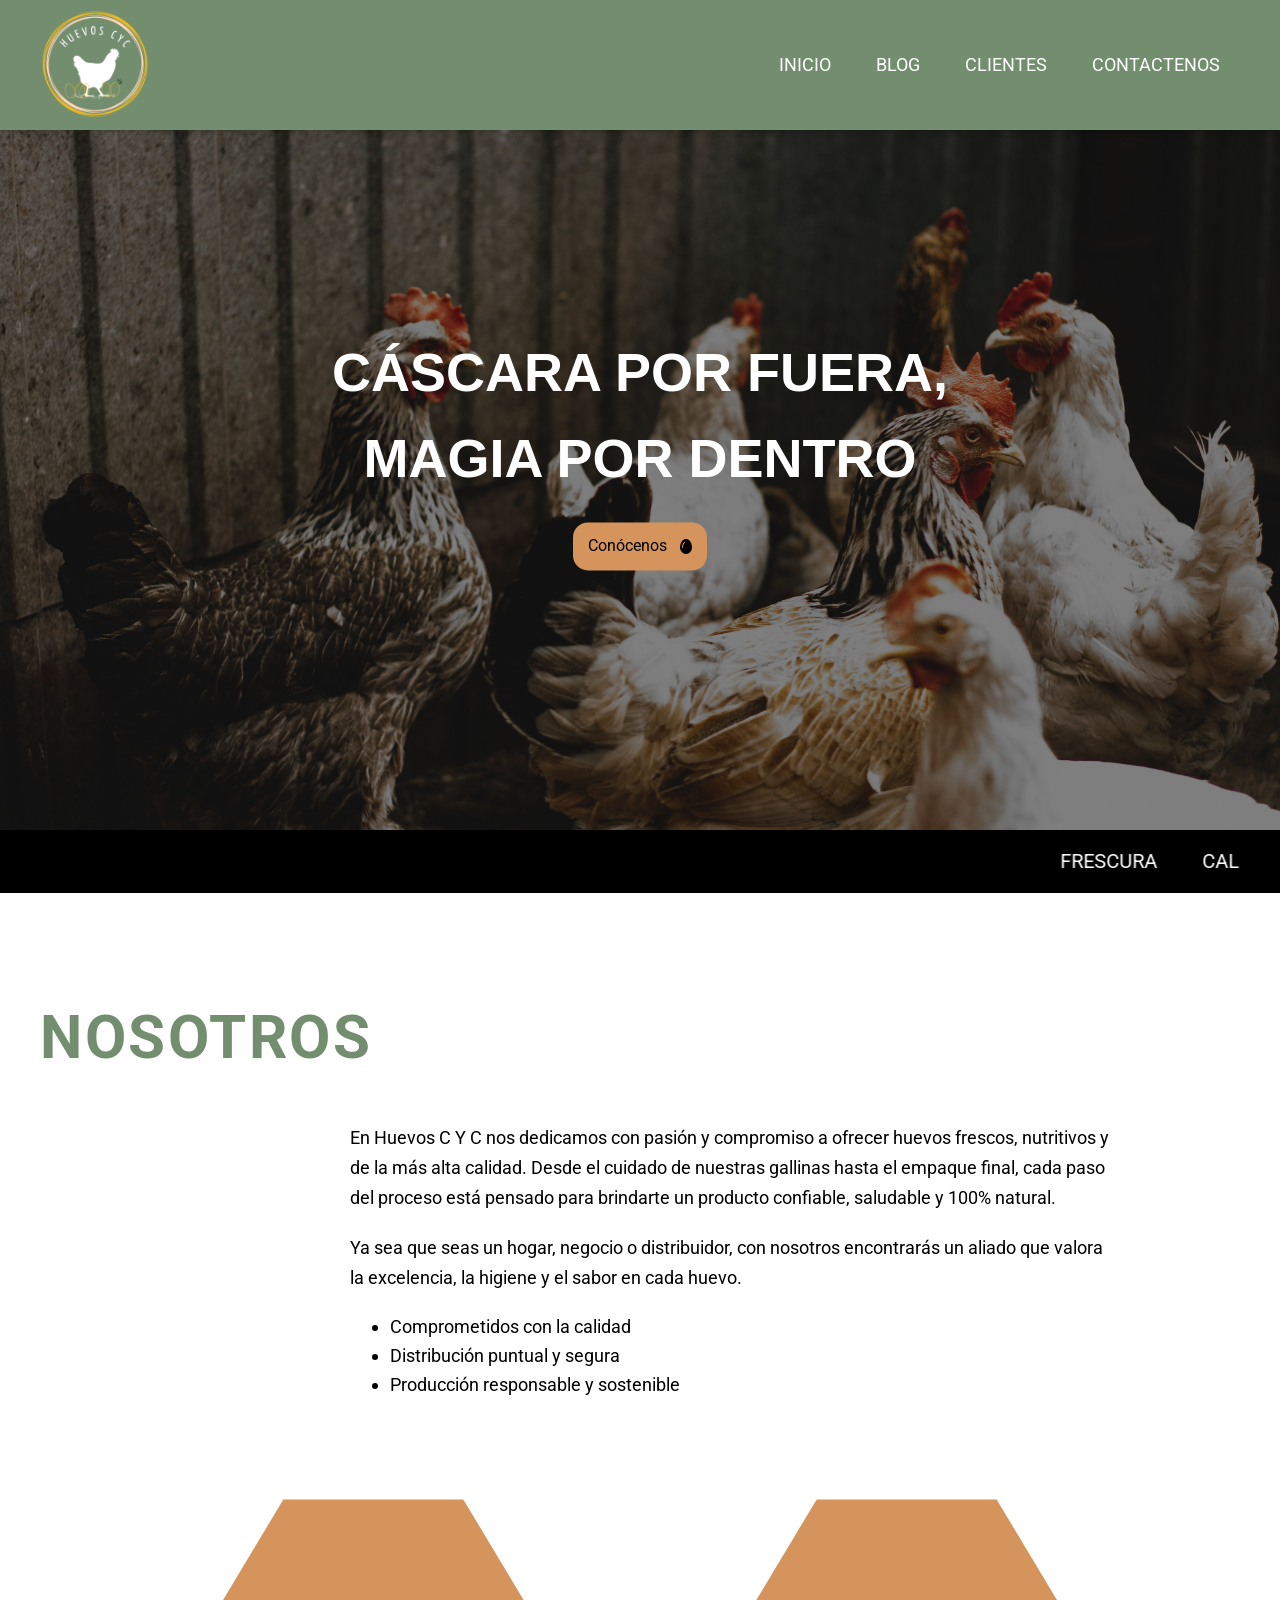
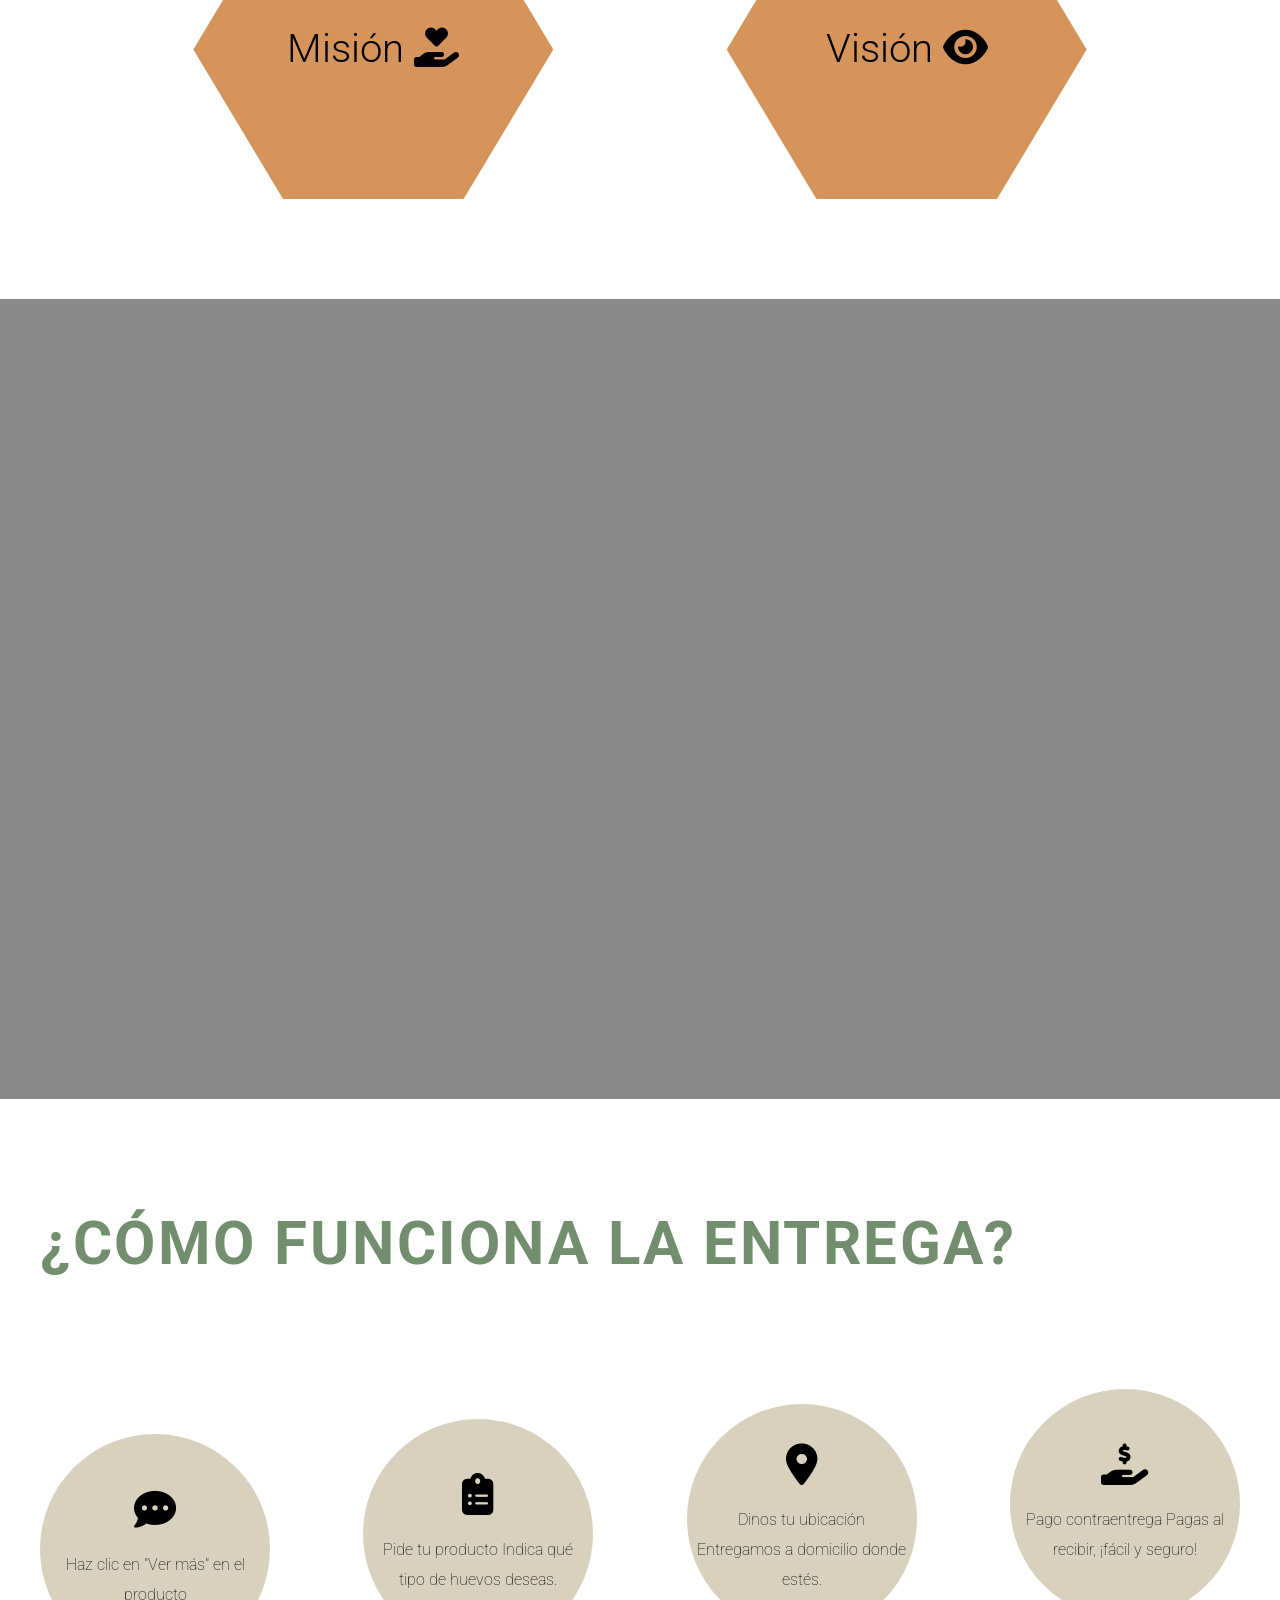
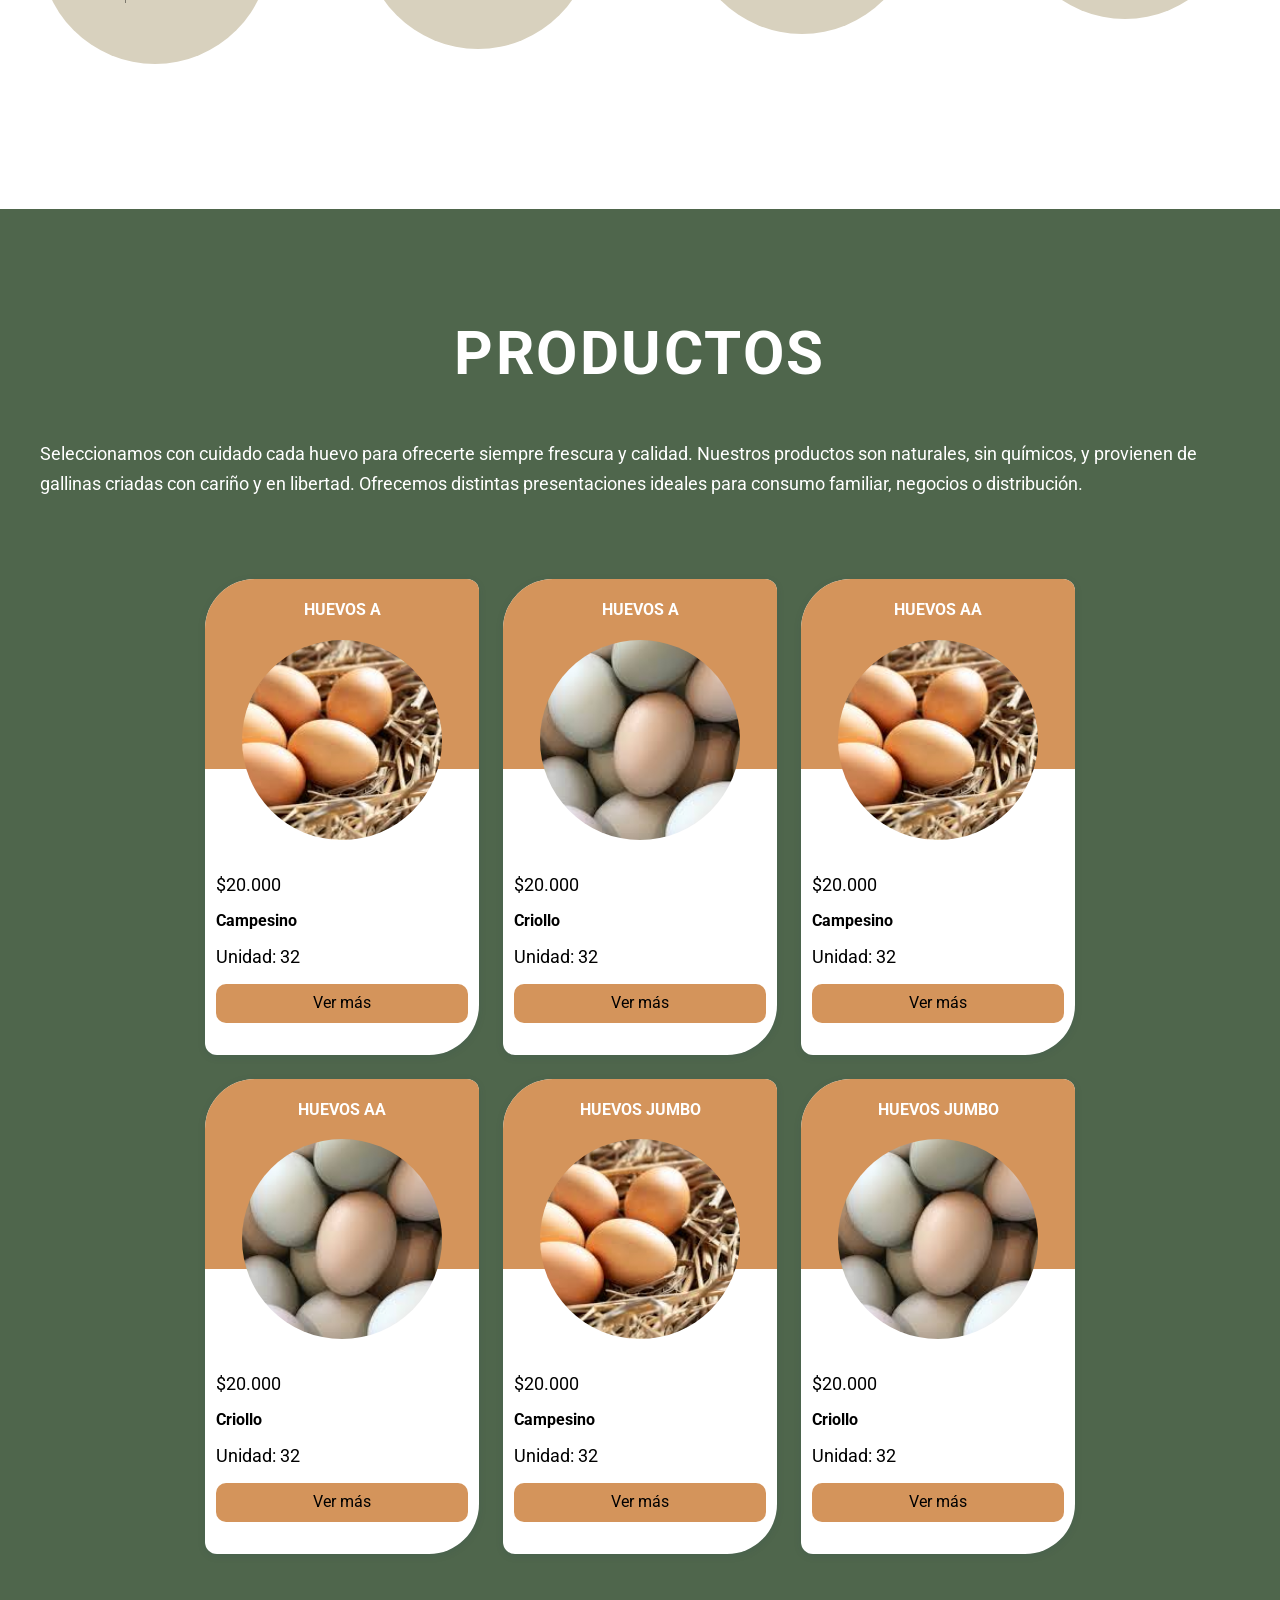
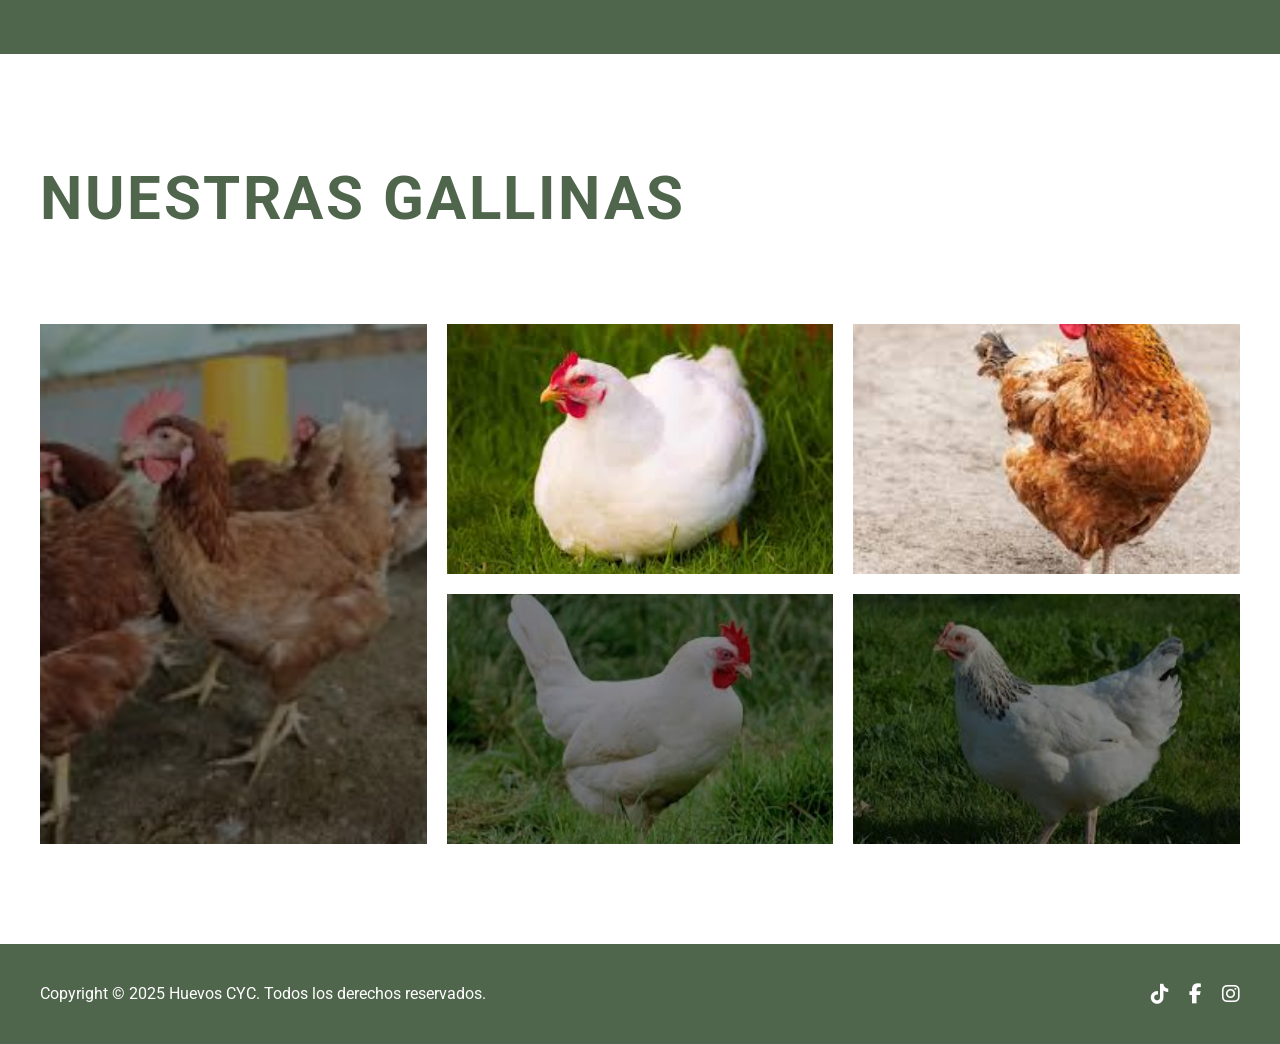
==== commit db199afc: "primera parte finalida" ====
--- a/index.html
+++ b/index.html
@@ -5,420 +5,295 @@
     <meta name="application-name" content="ASSET MANAGEMENT" />
     <meta name="author" content="Juan Manuel Millan Caceres" />
     <meta name="description" content="training" />
-    <meta name="date" content="2024-07-25  12:42 p.m" />
+    <meta name="date" content="2024-07-25 12:42 p.m" />
     <meta name="organization" content="BLUECELL COMUNICATION" />
     <meta name="viewport" content="width=device-width, initial-scale=1.0">
-
-    <link rel="icon" type="image/x-icon" href="assets/img/favicon.ico">
-    <title>Home</title>
+    <title>CYC</title>
+    <link rel="icon" type="image/x-icon" href="assets/img/ico.png" />
+    <!-- Normalize -->
+    <link rel="stylesheet" href="assets/css/normalize.min.css">
+    <!-- Slick Slider -->
+    <link rel="stylesheet" href="assets/css/slick/slick.css">
+    <link rel="stylesheet" href="assets/css/slick/slick-theme.css">
+    <!-- Animations -->
+    <link rel="stylesheet" href="assets/css/animations.css">
+    <!-- FontAwesome -->
+    <link rel="stylesheet" href="assets/css/fontawesome.css">
+    <!-- Input:tel plugin -->
+    <link rel="stylesheet" href="assets/css/intlTelInput.css">
+    <!-- Selects dropdown -->
+    <link rel="stylesheet" href="assets/css/selectize.css">
+    <!-- Tu hoja de estilos principal -->
     <link rel="stylesheet" href="assets/css/style.css">
 </head>
-
 <body>
 
-  <header>
-      <div class="container">
-          <img src="assets/img/logo-header-ayg.png" alt="Asset Management">
-          <a href="./contact.html">contacto</a>
-      </div>
-  </header>
-
-  <main>
-    <aside class="hero-banner" style="background-image: url('assets/img/hero-banner.png');">
-        <div class="cover-logo">
-            <img src="assets/img/logo.svg" alt="">
+    <header>
+        <div class="container">
+            <a href="index.html" class="content-logo">
+                <img src="assets/img/logo-green.png" alt="">
+            </a>
+            <nav class="nav-menu">
+                <ul>
+                    <li><a href="#" target="_blank">Inicio</a></li>
+                    <li><a href="#" target="_blank">Blog</a></li>
+                    <li><a href="#" target="_blank">Clientes</a></li>
+                    <li><a href="#" target="_blank">Contactenos</a></li>
+                </ul>
+            </nav>
+            <i class="fa-solid fa-bars menu-toggle"></i>
         </div>
-    </aside>
-
-    <section class="bg-notice">
-        <div class="img-wrapper">
-            <img src="assets/img/bg-01.png" alt="img-01">
+    </header>
+
+    <main>
+        <section class="home hero-banner-slider">
+            <div class="content-text-slider">
+                <h1>Cáscara por fuera, magia por dentro</h1>
+                <a href="#container-about-us">
+                    Conócenos
+                    <i class="fa-solid fa-egg"></i>
+                    <i class="fa-solid fa-egg-fried"></i> </a>
+            </div>
+            <div class="slider fade">
+                <div class="item">
+                    <img src="assets/img/slider-bg-01.jpg" alt="">
+                </div>
+                <div class="item">
+                    <img src="assets/img/slider-bg-02.avif" alt="">
+                </div>
+                <div class="item">
+                    <img src="assets/img/slider-bg-03.jpg" alt="">
+                </div>
+            </div>
+        </section>
+
+        <section class="home container-sign-movement">
+            <div class="container">
+                <marquee direction="left">
+                    <span>Frescura</span>
+                    <span>calidad</span>
+                    <span>confianza en cada huevo</span>
+                    <span>Producción responsable</span>
+                    <span>Entrega puntual</span>
+                    <span>Sabor natural</span>
+                </marquee>
+            </div>
+        </section>
+
+        <section class="home container-about-us">
+            <div class="container">
+                <h2>Nosotros</h2>
+                <div class="content-text">
+                    <p>En Huevos C Y C nos dedicamos con pasión y compromiso a ofrecer huevos frescos, nutritivos y de
+                        la más alta calidad. Desde el cuidado de nuestras gallinas hasta el empaque final, cada paso del
+                        proceso está pensado para brindarte un producto confiable, saludable y 100% natural.</p>
+                    <p>Ya sea que seas un hogar, negocio o distribuidor, con nosotros encontrarás un aliado que valora
+                        la excelencia, la higiene y el sabor en cada huevo.</p>
+                    <ul>
+                        <li>Comprometidos con la calidad</li>
+                        <li>Distribución puntual y segura</li>
+                        <li>Producción responsable y sostenible</li>
+                    </ul>
+                </div>
+                <div class="content-element-grid">
+                    <div class="hex-flip">
+                        <div class="element">
+                            <div class="front">
+                                <h3>Misión <i class="fas fa-hand-holding-heart"></i></h3>
+                            </div>
+                            <div class="back">
+                                <p>
+                                    Llevar huevos frescos y confiables a cada hogar, cuidando cada detalle y priorizando
+                                    siempre la calidad.
+                                </p>
+                            </div>
+                        </div>
+                    </div>
+
+                    <div class="hex-flip">
+                        <div class="element">
+                            <div class="front">
+                                <h3>Visión <i class="fas fa-eye"></i></h3>
+                            </div>
+                            <div class="back">
+                                <p>
+                                    Ser reconocidos por nuestra frescura y compromiso con una producción responsable y
+                                    cercana a nuestros clientes.
+                                </p>
+                            </div>
+                        </div>
+                    </div>
+                </div>
+
+            </div>
+        </section>
+
+        <section class="home bg-img" style="background-image: url(assets/img/bg-huevos.jpg);">
+        </section>
+
+        <section class="home order-indication">
+            <div class="container">
+                <h2>¿Cómo funciona la entrega?</h2>
+                <div class="content-grid-delivery">
+                    <div class="item">
+                        <i class="fas fa-comment-dots"></i>
+                        <p>Haz clic en "Ver más" en el producto</p>
+                    </div>
+                    <div class="item">
+                        <i class="fas fa-clipboard-list"></i>
+                        <p>Pide tu producto
+                            Indica qué tipo de huevos deseas.</p>
+                    </div>
+                    <div class="item">
+                        <i class="fas fa-map-marker-alt"></i>
+                        <p>Dinos tu ubicación
+                            Entregamos a domicilio donde estés.</p>
+                    </div>
+                    <div class="item">
+                        <i class="fas fa-hand-holding-usd"></i>
+                        <p>Pago contraentrega
+                            Pagas al recibir, ¡fácil y seguro!</p>
+                    </div>
+                </div>
+            </div>
+        </section>
+
+        <section class="home container-product">
+            <div class="container">
+                <h2>Productos</h2>
+                <div class="content-product">
+                    <p>Seleccionamos con cuidado cada huevo para ofrecerte siempre frescura y calidad.
+                        Nuestros productos son naturales, sin químicos, y provienen de gallinas criadas con cariño y en
+                        libertad.
+                        Ofrecemos distintas presentaciones ideales para consumo familiar, negocios o distribución.</p>
+                    <div class="content-items">
+                        <a href="https://wa.me/3054376283" target="_blank" class="item">
+                            <h4>Huevos A</h4>
+                            <div class="content-img">
+                                <img src="assets/img/huevo-campesino-01.jpeg" alt="">
+                            </div>
+                            <div class="content-text">
+                                <p>$20.000</p>
+                                <h3>Campesino</h3>
+                                <p>Unidad: <span>32</span></p>
+                                <button>Ver más</button>
+                            </div>
+                        </a>
+                        <a href="https://wa.me/3054376283" target="_blank" class="item">
+                            <h4>Huevos A</h4>
+                            <div class="content-img">
+                                <img src="assets/img/huevo-criollo-01.jpeg" alt="">
+                            </div>
+                            <div class="content-text">
+                                <p>$20.000</p>
+                                <h3>Criollo</h3>
+                                <p>Unidad: <span>32</span></p>
+                                <button>Ver más</button>
+                            </div>
+                        </a>
+                        <a href="https://wa.me/3054376283" target="_blank" class="item">
+                            <h4>Huevos AA</h4>
+                            <div class="content-img">
+                                <img src="assets/img/huevo-campesino-01.jpeg" alt="">
+                            </div>
+                            <div class="content-text">
+                                <p>$20.000</p>
+                                <h3>Campesino</h3>
+                                <p>Unidad: <span>32</span></p>
+                                <button>Ver más</button>
+                            </div>
+                        </a>
+                        <a href="https://wa.me/3054376283" target="_blank" class="item">
+                            <h4>Huevos AA</h4>
+                            <div class="content-img">
+                                <img src="assets/img/huevo-criollo-01.jpeg" alt="">
+                            </div>
+                            <div class="content-text">
+                                <p>$20.000</p>
+                                <h3>Criollo</h3>
+                                <p>Unidad: <span>32</span></p>
+                                <button>Ver más</button>
+                            </div>
+                        </a>
+                        <a href="https://wa.me/3054376283" target="_blank" class="item">
+                            <h4>Huevos Jumbo</h4>
+                            <div class="content-img">
+                                <img src="assets/img/huevo-campesino-01.jpeg" alt="">
+                            </div>
+                            <div class="content-text">
+                                <p>$20.000</p>
+                                <h3>Campesino</h3>
+                                <p>Unidad: <span>32</span></p>
+                                <button>Ver más</button>
+                            </div>
+                        </a>
+                        <a href="https://wa.me/3054376283" target="_blank" class="item">
+                            <h4>Huevos Jumbo</h4>
+                            <div class="content-img">
+                                <img src="assets/img/huevo-criollo-01.jpeg" alt="">
+                            </div>
+                            <div class="content-text">
+                                <p>$20.000</p>
+                                <h3>Criollo</h3>
+                                <p>Unidad: <span>32</span></p>
+                                <button>Ver más</button>
+                            </div>
+                        </a>
+                    </div>
+                </div>
+            </div>
+        </section>
+
+
+        <section class="home container-info-hen">
+            <div class="container">
+                <h2>Nuestras gallinas</h2>
+                <div class="content-grid-hen">
+                    <div class="item">
+                        <img src="assets/img/hen-1.jpeg" alt="">
+                    </div>
+                    <div class="item">
+                        <img src="assets/img/hen-2.jpeg" alt="">
+                    </div>
+                    <div class="item">
+                        <img src="assets/img/hen-3.jpeg" alt="">
+                    </div>
+                    <div class="item">
+                        <img src="assets/img/hen-4.jpeg" alt="">
+                    </div>
+                    <div class="item">
+                        <img src="assets/img/hen-5.jpeg" alt="">
+                    </div>
+                </div>
+            </div>
+        </section>
+
+    </main>
+
+    <footer>
+        <div class="container">
+            <p>Copyright © 2025 Huevos CYC. Todos los derechos reservados.</p>
+
+            <div class="content-links">
+                <a href="https://vt.tiktok.com/ZSkfVRvfN/" target="_blank"><i class="fab fa-tiktok"></i>
+                </a>
+                <a href="https://www.facebook.com/people/Huevos-Cyc/pfbid0uhiHMkMdveknm5yuowXTUJP7a8y4nRtCMoLUuy42PGksjFRZXsNK7Ddk327wm2Fkl/?mibextid=ZbWKwL" target="_blank"><i class="fab fa-facebook-f"></i>
+                </a>
+                <a href="https://www.instagram.com/huevoscyc/?utm_source=qr&igsh=MWJwNGZhbmw2ODdiMQ%3D%3D#" target="_blank"><i class="fab fa-instagram"></i>
+                </a>
+            </div>
         </div>
-        <div class="content-details">
-            <h2>estamos trabajando en nuestra página...</h2>
-            <h1>Estamos mejorando para brindarle la mejor experiencia. Gracias por su comprensión</h1>
-        </div>
-    </section>
-
-    <section class="bg-info">
-        <div class="container">
-            <div class="info-text">
-                <h2>si quiere más información de alguno de nuestros fondos no dude en ponerse en contacto.</h2>
-                <a href="./contact.html" class="btn-link">contactar</a>
-            </div>
-        </div>
-        <div class="img-info">
-            <img src="assets/img/bg-02.png" alt="img-01">
-        </div>
-    </section>
-
-
-    <section class="title-container dark-green">
-      <div class="container">
-        <h3>Fondos de Inversión</h3>
-      </div>
-    </section>
-
-
-
-
-
-
-    <section class="container-img-txt">
-      <div class="container">
-          <div class="col-img">
-              <img src="assets/img/investor-01.png" alt="">
-          </div>
-          <div class="col-text">
-              <h4>Juan y Manu</h4>
-              <h5>Román González y Rubén Ayuso</h5>
-              <p>Paradigma Conservative Multi-Asset es uno de los fondos conservadores más flexibles del mercado, cuyo
-                  objetivo principal es la preservación de capital a través de un riguroso proceso de control de
-                  riesgo.
-              </p>
-              <p>Nuestro modelo sistemático de inversión nos permite reaccionar rápidamente a los cambios en las
-                  condiciones del mercado. Fondo ideal para aquel inversor que busque batir a los tipos de interés con
-                  un
-                  riesgo muy controlado.</p>
-              <div class="button-links dark-green">
-                  <a href="#">Folleto<img src="assets/img/download-01.png" alt=""></a>
-                  <a href="#">Ficha técnica<img src="assets/img/download-01.png" alt=""></a>
-                  <a href="#">DFI<img src="assets/img/download-01.png" alt=""></a>
-              </div>
-              <a href="#" class="btn-model dark-green">información comercial</a>
-          </div>
-      </div>
-  </section>
-
-  <section class="container-img-txt">
-      <div class="container">
-          <div class="col-img">
-              <img src="assets/img/investor-01.png" alt="">
-          </div>
-          <div class="col-text">
-              <h4>Juan y Manu</h4>
-              <h5>Román González y Rubén Ayuso</h5>
-              <p>Paradigma Conservative Multi-Asset es uno de los fondos conservadores más flexibles del mercado, cuyo
-                  objetivo principal es la preservación de capital a través de un riguroso proceso de control de
-                  riesgo.
-              </p>
-              <p>Nuestro modelo sistemático de inversión nos permite reaccionar rápidamente a los cambios en las
-                  condiciones del mercado. Fondo ideal para aquel inversor que busque batir a los tipos de interés con
-                  un
-                  riesgo muy controlado.</p>
-              <div class="button-links dark-green">
-                  <a href="#">Folleto<img src="assets/img/download-01.png" alt=""></a>
-                  <a href="#">Ficha técnica<img src="assets/img/download-01.png" alt=""></a>
-                  <a href="#">DFI<img src="assets/img/download-01.png" alt=""></a>
-              </div>
-              <a href="#" class="btn-model dark-green">información comercial</a>
-          </div>
-      </div>
-  </section>
-
-  <section class="container-img-txt">
-      <div class="container">
-          <div class="col-img">
-              <img src="assets/img/investor-01.png" alt="">
-          </div>
-          <div class="col-text">
-              <h4>Juan y Manu</h4>
-              <h5>Román González y Rubén Ayuso</h5>
-              <p>Paradigma Conservative Multi-Asset es uno de los fondos conservadores más flexibles del mercado, cuyo
-                  objetivo principal es la preservación de capital a través de un riguroso proceso de control de
-                  riesgo.
-              </p>
-              <p>Nuestro modelo sistemático de inversión nos permite reaccionar rápidamente a los cambios en las
-                  condiciones del mercado. Fondo ideal para aquel inversor que busque batir a los tipos de interés con
-                  un
-                  riesgo muy controlado.</p>
-              <div class="button-links dark-green">
-                  <a href="#">Folleto<img src="assets/img/download-01.png" alt=""></a>
-                  <a href="#">Ficha técnica<img src="assets/img/download-01.png" alt=""></a>
-                  <a href="#">DFI<img src="assets/img/download-01.png" alt=""></a>
-              </div>
-              <a href="#" class="btn-model dark-green">información comercial</a>
-          </div>
-      </div>
-  </section>
-
-
-
-
-
-
-
-
-
-
-
-
-
-
-
-
-    <section class="container-img-txt">
-        <div class="container">
-          <div class="col-img">
-              <img src="assets/img/investor-02.png" alt="">
-          </div>
-          <div class="col-text">
-              <h4>Paradigma Flexible Bonds</h4>
-              <h5>Germán García e Ignacio Lena</h5>
-              <p>Fondo de Renta Fija Flexible que invierte fundamentalmente en divisa euro. Gestión activa en renta
-                  fija con un enfoque dinámico para ofrecer rentabilidades atractivas a clientes conservadores, con
-                  una duración media de cartera entre 0 y 7 años y una calificación crediticia media de grado de
-                  inversión.
-              </p>
-              <p>Gestión muy activa tanto del riesgo de crédito como de tipos de interés, con un cuidado análisis
-                  tanto de los emisores, como también de las diferentes tipologías de bono de cada emisor y plazos
-                  que mejor se pueden adaptar a cada momento del ciclo económico, empresarial y de política monetaria.
-              </p>
-              <div class="button-links dark-green">
-                  <a href="#">Folleto<img src="assets/img/download-01.png" alt=""></a>
-                  <a href="#">Ficha técnica<img src="assets/img/download-01.png" alt=""></a>
-                  <a href="#">DFI<img src="assets/img/download-01.png" alt=""></a>
-              </div>
-              <a href="#" class="btn-model dark-green">información comercial</a>
-          </div>
-        </div>
-    </section>
-
-    <section class="container-img-txt">
-        <div class="container">
-            <div class="col-img">
-                <img src="assets/img/investor-03.png" alt="">
-            </div>
-            <div class="col-text">
-                <h4>Paradigma Value Catalyst Equity</h4>
-                <h5>Andrea Gallo y Andrés Allende</h5>
-                <p>Fondo de renta variable global que a través de una cartera concentrada y con baja rotación de las
-                    inversiones, aspira a lograr rentabilidades superiores al mercado en su horizonte temporal de 3-5
-                    años.
-                </p>
-                <p>El estilo es en muchos sentidos el mismo que el de private equity, pero en empresas cotizadas, lo
-                    cual
-                    permite aprovechar mejor la irracionalidad temporal del mercado. Además de la valoración atractiva,
-                    destacan la búsqueda de catalizadores concretos en las compañías en cartera y un proceso de
-                    construcción
-                    de carteras y gestión del riesgo poco habitual en este tipo de fondos.</p>
-                <div class="button-links dark-green">
-                    <a href="#">Folleto<img src="assets/img/download-01.png" alt=""></a>
-                    <a href="#">Ficha técnica<img src="assets/img/download-01.png" alt=""></a>
-                    <a href="#">DFI<img src="assets/img/download-01.png" alt=""></a>
-                </div>
-                <a href="#" class="btn-model dark-green">información comercial</a>
-            </div>
-        </div>
-    </section>
-
-    <section class="container-img-txt">
-        <div class="col-img">
-            <img src="assets/img/investor-03.png" alt="">
-        </div>
-        <div class="container center">
-            <div class="col-text">
-                <h4>Paradigma Value Catalyst Equity</h4>
-                <h5>Andrea Gallo y Andrés Allende</h5>
-                <p>Fondo de renta variable global que a través de una cartera concentrada y con baja rotación de las
-                    inversiones, aspira a lograr rentabilidades superiores al mercado en su horizonte temporal de 3-5
-                    años.
-                </p>
-                <p>El estilo es en muchos sentidos el mismo que el de private equity, pero en empresas cotizadas, lo
-                    cual
-                    permite aprovechar mejor la irracionalidad temporal del mercado. Además de la valoración atractiva,
-                    destacan la búsqueda de catalizadores concretos en las compañías en cartera y un proceso de
-                    construcción
-                    de carteras y gestión del riesgo poco habitual en este tipo de fondos.</p>
-                <div class="button-links dark-green">
-                    <a href="#">Folleto<img src="assets/img/download-01.png" alt=""></a>
-                    <a href="#">Ficha técnica<img src="assets/img/download-01.png" alt=""></a>
-                    <a href="#">DFI<img src="assets/img/download-01.png" alt=""></a>
-                </div>
-                <a href="#" class="btn-model dark-green">información comercial</a>
-            </div>
-
-            <div class="col-text">
-                <h4>Paradigma Value Catalyst Equity</h4>
-                <h5>Andrea Gallo y Andrés Allende</h5>
-                <p>Fondo de renta variable global que a través de una cartera concentrada y con baja rotación de las
-                    inversiones, aspira a lograr rentabilidades superiores al mercado en su horizonte temporal de 3-5
-                    años.
-                </p>
-                <p>El estilo es en muchos sentidos el mismo que el de private equity, pero en empresas cotizadas, lo
-                    cual
-                    permite aprovechar mejor la irracionalidad temporal del mercado. Además de la valoración atractiva,
-                    destacan la búsqueda de catalizadores concretos en las compañías en cartera y un proceso de
-                    construcción
-                    de carteras y gestión del riesgo poco habitual en este tipo de fondos.</p>
-                <div class="button-links dark-green">
-                    <a href="#">Folleto<img src="assets/img/download-01.png" alt=""></a>
-                    <a href="#">Ficha técnica<img src="assets/img/download-01.png" alt=""></a>
-                    <a href="#">DFI<img src="assets/img/download-01.png" alt=""></a>
-                </div>
-                <a href="#" class="btn-model dark-green">información comercial</a>
-            </div>
-        </div>
-    </section>
-
-    <section class="container-img-txt">
-        <div class="container">
-          <div class="col-img">
-              <img src="assets/img/investor-04.png" alt="">
-          </div>
-            <div class="col-text">
-                <h4>Paradigma Stable Return</h4>
-                <h5>Bernardo Barreto, Miguel Mayo y Germán Molina</h5>
-                <p>Fondo multiactivo moderado, con un nivel de riesgo medio-bajo, diseñado para asistir a los inversores
-                    en la protección y crecimiento de su capital. Invierte de manera activa y ágil en una cartera de
-                    renta
-                    variable y fija altamente diversificada. Busca ofrecer a los inversores la posibilidad de crecer su
-                    patrimonio de una forma más amplia y estable.
-                </p>
-                <p>El posicionamiento muy dinámico permite al fondo adaptarse a los cambios del entorno del mercado, con
-                    el objetivo de capitalizar en períodos favorables y proteger durante los desfavorables, con un
-                    proceso
-                    de inversión darwinista, basado en la creencia de que no sobrevive el más inteligente, ni el más
-                    fuerte
-                    si no el que se adapta mejor a los cambios de su entorno.</p>
-                <div class="button-links dark-green">
-                    <a href="#">Folleto<img src="assets/img/download-01.png" alt=""></a>
-                    <a href="#">DFI<img src="assets/img/download-01.png" alt=""></a>
-                </div>
-                <a href="#" class="btn-model dark-green">información comercial</a>
-            </div>
-        </div>
-    </section>
-
-    <section class="container-img-txt">
-        <div class="container">
-            <div class="col-img">
-                <img src="assets/img/investor-05.png" alt="">
-            </div>
-            <div class="col-text">
-                <h4>Paradigma High Income Bonds</h4>
-                <h5>Germán García</h5>
-                <p>Fondo de Renta Fija Flexible Global. Gestión activa en renta fija con un enfoque flexible para
-                    ofrecer
-                    rentabilidades atractivas a clientes con perfil moderado que quieran invertir en renta fija con un
-                    enfoque de gestión más flexible, aspirando en el medio plazo a retornos superiores a los mercados
-                    tradicionales de bonos. Política de inversión muy amplia, no teniendo límite de duraciones y
-                    pudiendo
-                    invertir hasta un 75% de cartera en emisiones sin grado de inversión.
-                </p>
-                <p>Gestión muy dinámica tanto del riesgo de crédito como de tipos de interés, con un cuidado análisis
-                    tanto de los emisores, como también de las diferentes tipologías de bono de cada emisor y plazos que
-                    mejor se pueden adaptar a cada momento del ciclo económico, empresarial y de política monetaria.</p>
-                <div class="button-links dark-green">
-                    <a href="#">Folleto<img src="assets/img/download-01.png" alt=""></a>
-                    <a href="#">Ficha técnica<img src="assets/img/download-01.png" alt=""></a>
-                    <a href="#">DFI<img src="assets/img/download-01.png" alt=""></a>
-                </div>
-            </div>
-        </div>
-    </section>
-
-    <section class="container-img-txt border">
-        <div class="container">
-          <div class="col-img">
-              <img src="assets/img/investor-01.png" alt="">
-          </div>
-            <div class="col-text">
-                <h4>Criptomonedas FIL</h4>
-                <h5>Román González y Rubén Ayuso</h5>
-                <p>Criptomonedas FIL es el primer fondo europeo de Criptomonedas con liquidez diaria para inversores
-                    profesionales.
-                    Las criptomonedas han experimentado un fuerte crecimiento en los últimos años, lo que ofrece la
-                    posibilidad de
-                    obtener altos rendimientos con una volatilidad muy elevada.
-                </p>
-                <p>A través de Criptomonedas FIL nuestros inversores se benefician de la experiencia y el conocimiento
-                    de nuestro
-                    equipo de gestión invirtiendo en una cartera diversificada de criptomonedas y un vehículo muy
-                    eficiente en términos
-                    fiscales y de gestión de riesgos complejos asociados a esta incipiente clase de activo.</p>
-                <div class="button-links dark-green">
-                    <a href="#">Folleto<img src="assets/img/download-01.png" alt=""></a>
-                    <a href="#">Ficha técnica<img src="assets/img/download-01.png" alt=""></a>
-                    <a href="#">DFI<img src="assets/img/download-01.png" alt=""></a>
-                </div>
-            </div>
-        </div>
-    </section>
-
-
-    <section class="title-container light-green">
-      <div class="container">
-        <h3>Inversiones Alternativas</h3>
-      </div>
-    </section>
-
-    <section class="container-img-txt">
-        <div class="container">
-            <div class="col-img">
-                <img src="assets/img/investor-06.png" alt="">
-            </div>
-            <div class="col-text">
-                <h4>A&G Global Private Equity</h4>
-                <h5>David Núñez</h5>
-                <p>A&G Global Private Equity I invierte en los mejores gestores del segmento más alto
-                    del mercado de Buyouts en Europa y EEUU con retornos de cuartil superior. Ya cuenta con </p>
-                <p>una cartera atractiva de fondos de difícil acceso que validan la tesis de inversión, el
-                    atractivo momento de la cosecha de inversión actual, mitigan la curva “J” del fondo, y
-                    mejoran la liquidez y visibilidad para los nuevos inversores.</p>
-                <div class="button-links light-green">
-                    <a href="#">Folleto<img src="assets/img/download-02.png" alt=""></a>
-                    <a href="#">DFI<img src="assets/img/download-02.png" alt=""></a>
-                </div>
-                <a href="#" class="btn-model light-green">información comercial</a>
-            </div>
-        </div>
-    </section>
-
-    <section class="container-img-txt last">
-        <div class="container">
-          <div class="col-img">
-              <img src="assets/img/investor-07.png" alt="">
-          </div>
-            <div class="col-text aling-space">
-                <h4>Energy Transition Tech Fund</h4>
-                <p>A&G ETTF invierte en compañías que impulsan la Transición Energética, enfocándose en los sectores de
-                    generación, industrial y de movilidad. Con foco en tecnologías viables y comercialmente escalable en
-                    5
-                    verticales (fuentes de energía, distribución y transporte, consumo, circularidad y soluciones
-                    digitales), apoya a compañías europeas en su siguiente fase de crecimiento comercial y operativo.
-                </p>
-                <p>A&G ETTF lidera o co-lidera inversiones en Series A y B, contribuyendo a cerrar el gap de
-                    financiación
-                    necesario para alcanzar los objetivos climáticos Net Zero. Al frente de ETTF está un equipo con más
-                    de 50 años de experiencia conjunta invirtiendo en compañías ligadas a descarbonización en los
-                    sectores
-                    de generación, industrial y de movilidad.</p>
-                <div class="button-links light-green">
-                    <a href="#">Folleto<img src="assets/img/download-02.png" alt=""></a>
-                    <a href="#">DFI<img src="assets/img/download-02.png" alt=""></a>
-                </div>
-            </div>
-        </div>
-    </section>
-
-    <section class="banner-container" style="background-image: url('assets/img/banner-img.png');">
-    </section>
-  </main>
-
-  <footer>
-      <div class="footer-container">
-          <img src="assets/img/logo-ayg.png" alt="Asset Management" class="img-container">
-          <div class="container-services">
-              <ul>
-                  <li><a href="#">Política de privacidad</a></li>
-                  <li><a href="#">Política de Cookies</a></li>
-                  <li><a href="#">Aviso Legal</a></li>
-                  <li><a href="#">Términos y Condiciones de Uso</a></li>
-              </ul>
-          </div>
-      </div>
-  </footer>
+    </footer>
+
+
+    <script type="text/javascript" src="assets/js/jquery-3.7.1/jquery.js"></script>
+    <script type="text/javascript" src="assets/js/jquery-migrate-3.0.0.js"></script>
+    <script type="text/javascript" src="assets/js/slick-1.8.1/slick.js" charset="utf-8"></script>
+    <script type="text/javascript" src="assets/js/css3-animate-it.js"></script>
+    <script type="text/javascript" src="assets/js/app.js" defer></script>
+    <script type="text/javascript" src="assets/js/selectize.js"></script>
+    <script type="text/javascript" src="assets/js/iconify-icon.min.js"></script>
+    <script type="text/javascript" src="assets/js/scrollme.js"></script>
 
 </body>
 </html>
--- a/assets/css/animations.css
+++ b/assets/css/animations.css
@@ -0,0 +1,1838 @@
+/*animations*/
+
+/******************
+* Bounce in right *
+*******************/
+
+
+.animated { 
+    -webkit-animation-duration: 1s; 
+    animation-duration: 1s; 
+    -webkit-animation-fill-mode: both; 
+    animation-fill-mode: both; 
+} 
+.slow{
+     -webkit-animation-duration: 1.5s; 
+    animation-duration: 1.5s; 
+    -webkit-animation-fill-mode: both; 
+    animation-fill-mode: both; 
+}
+.slower{
+     -webkit-animation-duration: 2s; 
+    animation-duration: 2s; 
+    -webkit-animation-fill-mode: both; 
+    animation-fill-mode: both; 
+}
+.slowest{
+     -webkit-animation-duration: 3s; 
+    animation-duration: 3s; 
+    -webkit-animation-fill-mode: both; 
+    animation-fill-mode: both; 
+}
+
+/* Added by Andy Meetan */
+.delay-250 {
+    -webkit-animation-delay:0.25s;
+    -moz-animation-delay:0.25s;
+    -o-animation-delay:0.25s;
+    animation-delay:0.25s;
+}
+.delay-500 {
+    -webkit-animation-delay:0.5s;
+    -moz-animation-delay:0.5s;
+    -o-animation-delay:0.5s;
+    animation-delay:0.5s;
+}
+.delay-750 {
+    -webkit-animation-delay:0.75s;
+    -moz-animation-delay:0.75s;
+    -o-animation-delay:0.75s;
+    animation-delay:0.75s;
+}
+.delay-1000 {
+    -webkit-animation-delay:1.0s;
+    -moz-animation-delay:1.0s;
+    -o-animation-delay:1.0s;
+    animation-delay:1.0s;
+}
+.delay-1250 {
+    -webkit-animation-delay:1.25s;
+    -moz-animation-delay:1.25s;
+    -o-animation-delay:1.25s;
+    animation-delay:1.25s;
+}
+.delay-1500 {
+    -webkit-animation-delay:1.5s;
+    -moz-animation-delay:1.5s;
+    -o-animation-delay:1.5s;
+    animation-delay:1.5s;
+}
+.delay-1750 {
+    -webkit-animation-delay:1.75s;
+    -moz-animation-delay:1.75s;
+    -o-animation-delay:1.75s;
+    animation-delay:1.75s;
+}
+.delay-2000 {
+    -webkit-animation-delay:2.0s;
+    -moz-animation-delay:2.0s;
+    -o-animation-delay:2.0s;
+    animation-delay:2.0s;
+}
+.delay-2500 {
+    -webkit-animation-delay:2.5s;
+    -moz-animation-delay:2.5s;
+    -o-animation-delay:2.5s;
+    animation-delay:2.5s;
+}
+.delay-2000 {
+    -webkit-animation-delay:2.0s;
+    -moz-animation-delay:2.0s;
+    -o-animation-delay:2.0s;
+    animation-delay:2.0s;
+}
+.delay-2500 {
+    -webkit-animation-delay:2.5s;
+    -moz-animation-delay:2.5s;
+    -o-animation-delay:2.5s;
+    animation-delay:2.5s;
+}
+.delay-3000 {
+    -webkit-animation-delay:3.0s;
+    -moz-animation-delay:3.0s;
+    -o-animation-delay:3.0s;
+    animation-delay:3.0s;
+}
+.delay-3500 {
+    -webkit-animation-delay:3.5s;
+    -moz-animation-delay:3.5s;
+    -o-animation-delay:3.5s;
+    animation-delay:3.5s;
+}
+
+.bounceInRight, .bounceInLeft, .bounceInUp, .bounceInDown{
+    opacity:0;
+    -webkit-transform: translateX(400px); 
+    transform: translateX(400px); 
+}
+.fadeInRight, .fadeInLeft, .fadeInUp, .fadeInDown{
+    opacity:0;
+    -webkit-transform: translateX(400px); 
+    transform: translateX(400px); 
+}
+
+.flipInX, .flipInY, .rotateIn, .rotateInUpLeft, .rotateInUpRight, .rotateInDownLeft, .rotateDownUpRight, .rollIn{
+    opacity:0;
+}
+
+.lightSpeedInRight, .lightSpeedInLeft{
+    opacity:0;
+    -webkit-transform: translateX(400px); 
+    transform: translateX(400px); 
+}
+
+/***********
+* bounceIn *
+************/
+@-webkit-keyframes bounceIn { 
+    0% { 
+        opacity: 0; 
+        -webkit-transform: scale(.3); 
+    } 
+
+    50% { 
+        opacity: 1; 
+        -webkit-transform: scale(1.05); 
+    } 
+
+    70% { 
+        -webkit-transform: scale(.9); 
+    } 
+
+    100% { 
+         -webkit-transform: scale(1); 
+    } 
+} 
+
+@keyframes bounceIn { 
+    0% { 
+        opacity: 0; 
+        transform: scale(.3); 
+    } 
+
+    50% { 
+        opacity: 1; 
+        transform: scale(1.05); 
+    } 
+
+    70% { 
+        transform: scale(.9); 
+    } 
+
+    100% { 
+        transform: scale(1); 
+    } 
+} 
+
+.bounceIn.go { 
+    -webkit-animation-name: bounceIn; 
+    animation-name: bounceIn; 
+}
+
+/****************
+* bounceInRight *
+****************/
+
+@-webkit-keyframes bounceInRight { 
+    0% { 
+        opacity: 0; 
+        
+        -webkit-transform: translateX(400px); 
+    } 
+    60% { 
+        
+        -webkit-transform: translateX(-30px); 
+    } 
+    80% { 
+        -webkit-transform: translateX(10px); 
+    } 
+    100% {
+    opacity: 1;
+     
+        -webkit-transform: translateX(0); 
+    } 
+} 
+
+@keyframes bounceInRight { 
+    0% { 
+        opacity: 0; 
+        
+        transform: translateX(400px); 
+    } 
+    60% { 
+        
+        transform: translateX(-30px); 
+    } 
+    80% { 
+        transform: translateX(10px); 
+    } 
+    100% {
+    opacity: 1;
+     
+        transform: translateX(0); 
+    } 
+} 
+
+
+.bounceInRight.go { 
+    -webkit-animation-name: bounceInRight; 
+    animation-name: bounceInRight; 
+}
+
+/******************
+* Bounce in left *
+*******************/
+
+@-webkit-keyframes bounceInLeft { 
+    0% { 
+        opacity: 0; 
+        
+        -webkit-transform: translateX(-400px); 
+    } 
+    60% { 
+       
+        -webkit-transform: translateX(30px); 
+    } 
+    80% { 
+        -webkit-transform: translateX(-10px); 
+    } 
+    100% {
+        opacity: 1;
+         
+        -webkit-transform: translateX(0); 
+    } 
+} 
+
+@keyframes bounceInLeft { 
+    0% { 
+        opacity: 0; 
+        
+        transform: translateX(-400px); 
+    } 
+    60% { 
+       
+        transform: translateX(30px); 
+    } 
+    80% { 
+        transform: translateX(-10px); 
+    } 
+    100% {
+        opacity: 1;
+         
+        transform: translateX(0); 
+    } 
+} 
+
+.bounceInLeft.go { 
+    -webkit-animation-name: bounceInLeft; 
+    animation-name: bounceInLeft; 
+}
+
+/******************
+* Bounce in up *
+*******************/
+
+@-webkit-keyframes bounceInUp { 
+    0% { 
+        opacity: 0; 
+        
+        -webkit-transform: translateY(400px); 
+    } 
+    60% { 
+       
+        -webkit-transform: translateY(-30px); 
+    } 
+    80% { 
+        -webkit-transform: translateY(10px); 
+    } 
+    100% {
+        opacity: 1;
+         
+        -webkit-transform: translateY(0); 
+    } 
+} 
+
+@keyframes bounceInUp { 
+    0% { 
+        opacity: 0; 
+        
+        transform: translateY(400px); 
+    } 
+    60% { 
+       
+        transform: translateY(-30px); 
+    } 
+    80% { 
+        transform: translateY(10px); 
+    } 
+    100% {
+        opacity: 1;
+         
+        transform: translateY(0); 
+    } 
+} 
+
+.bounceInUp.go { 
+    -webkit-animation-name: bounceInUp; 
+    animation-name: bounceInUp; 
+}
+
+
+/******************
+* Bounce in down *
+*******************/
+
+@-webkit-keyframes bounceInDown { 
+    0% { 
+        opacity: 0; 
+        
+        -webkit-transform: translateY(-400px); 
+    } 
+    60% { 
+       
+        -webkit-transform: translateY(30px); 
+    } 
+    80% { 
+        -webkit-transform: translateY(-10px); 
+    } 
+    100% {
+        opacity: 1;
+         
+        -webkit-transform: translateY(0); 
+    } 
+} 
+
+@keyframes bounceInDown { 
+    0% { 
+        opacity: 0; 
+        
+        transform: translateY(-400px); 
+    } 
+    60% { 
+       
+        transform: translateY(30px); 
+    } 
+    80% { 
+        transform: translateY(-10px); 
+    } 
+    100% {
+        opacity: 1;
+         
+        transform: translateY(0); 
+    } 
+} 
+
+.bounceInDown.go { 
+    -webkit-animation-name: bounceInDown; 
+    animation-name: bounceInDown; 
+}
+
+
+/**********
+* Fade In *
+**********/ 
+@-webkit-keyframes fadeIn { 
+    0% {opacity: 0;} 
+    100% {opacity: 1;
+        display:block;} 
+} 
+@keyframes fadeIn { 
+    0% {opacity: 0;} 
+    100% {opacity: 1;
+        display:block;} 
+}
+.fadeIn{
+    opacity:0;
+}
+.fadeIn.go { 
+    -webkit-animation-name: fadeIn; 
+    animation-name: fadeIn; 
+}
+
+/**********
+* Grow in *
+***********/
+
+@-webkit-keyframes growIn { 
+    0% { 
+        -webkit-transform: scale(0.2); 
+        opacity:0;
+    } 
+    50% { 
+        -webkit-transform: scale(1.2); 
+        
+    } 
+    100% { 
+        -webkit-transform: scale(1); 
+        opacity:1;
+    } 
+} 
+@keyframes growIn { 
+    0% { 
+        transform: scale(0.2); 
+        opacity:0;
+    } 
+    50% { 
+        transform: scale(1.2); 
+        
+    } 
+    100% { 
+        transform: scale(1); 
+        opacity:1;
+    } 
+} 
+.growIn { 
+
+    -webkit-transform: scale(0.2);
+    transform: scale(0.2);
+    opacity:0;
+}
+.growIn.go{
+    -webkit-animation-name: growIn; 
+    animation-name: growIn; 
+}
+
+/********
+* Shake *
+********/
+@-webkit-keyframes shake { 
+    0%, 100% {-webkit-transform: translateX(0);} 
+    10%, 30%, 50%, 70%, 90% {-webkit-transform: translateX(-10px);} 
+    20%, 40%, 60%, 80% {-webkit-transform: translateX(10px);} 
+} 
+@keyframes shake { 
+    0%, 100% {transform: translateX(0);} 
+    10%, 30%, 50%, 70%, 90% {transform: translateX(-10px);} 
+    20%, 40%, 60%, 80% {transform: translateX(10px);} 
+} 
+.shake.go { 
+    -webkit-animation-name: shake; 
+    animation-name: shake; 
+}
+
+/********
+* ShakeUp *
+********/
+@-webkit-keyframes shakeUp { 
+    0%, 100% {-webkit-transform: translateY(0);} 
+    10%, 30%, 50%, 70%, 90% {-webkit-transform: translateY(-10px);} 
+    20%, 40%, 60%, 80% {-webkit-transform: translateY(10px);} 
+} 
+@keyframes shakeUp { 
+    0%, 100% {transform: translateY(0);} 
+    10%, 30%, 50%, 70%, 90% {transform: translateY(-10px);} 
+    20%, 40%, 60%, 80% {transform: translateY(10px);} 
+} 
+.shakeUp.go { 
+    -webkit-animation-name: shakeUp; 
+    animation-name: shakeUp; 
+}
+
+/*************
+* FadeInLeft *
+*************/
+
+@-webkit-keyframes fadeInLeft { 
+    0% { 
+        opacity: 0; 
+        -webkit-transform: translateX(-400px); 
+    } 
+    50%{
+       opacity: 0.3; 
+    }
+    100% { 
+        opacity: 1; 
+        -webkit-transform: translateX(0); 
+    } 
+} 
+@keyframes fadeInLeft { 
+    0% { 
+        opacity: 0; 
+        transform: translateX(-400px); 
+    } 
+    50%{
+       opacity: 0.3; 
+    }
+    100% { 
+        opacity: 1; 
+        transform: translateX(0); 
+    } 
+} 
+.fadeInLeft{ 
+    opacity: 0; 
+    -webkit-transform: translateX(-400px); 
+    transform: translateX(-400px);
+}
+.fadeInLeft.go { 
+    -webkit-animation-name: fadeInLeft; 
+    animation-name: fadeInLeft; 
+}
+
+
+/*************
+* FadeInRight *
+*************/
+
+@-webkit-keyframes fadeInRight { 
+    0% { 
+        opacity: 0; 
+        -webkit-transform: translateX(400px); 
+    } 
+    50%{
+       opacity: 0.3; 
+    }
+    100% { 
+        opacity: 1; 
+        -webkit-transform: translateX(0); 
+    } 
+} 
+@keyframes fadeInRight { 
+    0% { 
+        opacity: 0; 
+        transform: translateX(400px); 
+    } 
+    50%{
+       opacity: 0.3; 
+    }
+    100% { 
+        opacity: 1; 
+        transform: translateX(0); 
+    } 
+} 
+.fadeInRight{ 
+    opacity: 0; 
+    -webkit-transform: translateX(400px); 
+    transform: translateX(400px);
+}
+.fadeInRight.go { 
+    -webkit-animation-name: fadeInRight; 
+    animation-name: fadeInRight; 
+}
+
+/*************
+* FadeInUp *
+*************/
+
+@-webkit-keyframes fadeInUp { 
+    0% { 
+        opacity: 0; 
+        -webkit-transform: translateY(400px); 
+    } 
+    50%{
+       opacity: 0.3; 
+    }
+    100% { 
+        opacity: 1; 
+        -webkit-transform: translateY(0); 
+    } 
+} 
+@keyframes fadeInUp { 
+    0% { 
+        opacity: 0; 
+        transform: translateY(400px); 
+    } 
+    50%{
+       opacity: 0.3; 
+    }
+    100% { 
+        opacity: 1; 
+        transform: translateY(0); 
+    } 
+} 
+.fadeInUp{ 
+    opacity: 0; 
+    -webkit-transform: translateY(400px); 
+    transform: translateY(400px);
+}
+.fadeInUp.go { 
+    -webkit-animation-name: fadeInUp; 
+    animation-name: fadeInUp; 
+}
+
+/*************
+* FadeInDown *
+*************/
+
+@-webkit-keyframes fadeInDown { 
+    0% { 
+        opacity: 0; 
+        -webkit-transform: translateY(-400px); 
+    } 
+    50%{
+       opacity: 0.3; 
+    }
+    100% { 
+        opacity: 1; 
+        -webkit-transform: translateY(0); 
+    } 
+} 
+@keyframes fadeInDown { 
+    0% { 
+        opacity: 0; 
+        transform: translateY(-400px); 
+    } 
+    50%{
+       opacity: 0.3; 
+    }
+    100% { 
+        opacity: 1; 
+        transform: translateY(0); 
+    } 
+} 
+.fadeInDown{ 
+    opacity: 0; 
+    -webkit-transform: translateY(-400px); 
+    transform: translateY(-400px);
+}
+.fadeInDown.go { 
+    -webkit-animation-name: fadeInDown; 
+    animation-name: fadeInDown; 
+}
+
+/*****************
+* rotateIn *
+*****************/
+@-webkit-keyframes rotateIn { 
+    0% { 
+        -webkit-transform-origin: center center; 
+        -webkit-transform: rotate(-200deg); 
+        opacity: 0; 
+    } 
+    100% { 
+        -webkit-transform-origin: center center; 
+        -webkit-transform: rotate(0); 
+        opacity: 1; 
+    } 
+} 
+@keyframes rotateIn { 
+    0% { 
+        transform-origin: center center; 
+        transform: rotate(-200deg); 
+        opacity: 0; 
+    } 
+    100% { 
+        transform-origin: center center; 
+        transform: rotate(0); 
+        opacity: 1; 
+    } 
+} 
+.rotateIn.go { 
+    -webkit-animation-name: rotateIn; 
+    animation-name: rotateIn; 
+}
+
+/*****************
+* rotateInUpLeft *
+*****************/
+
+@-webkit-keyframes rotateInUpLeft { 
+    0% { 
+        -webkit-transform-origin: left bottom; 
+        -webkit-transform: rotate(90deg); 
+        opacity: 0; 
+    } 
+    100% { 
+        -webkit-transform-origin: left bottom; 
+        -webkit-transform: rotate(0); 
+        opacity: 1; 
+    } 
+} 
+@keyframes rotateInUpLeft { 
+    0% { 
+        transform-origin: left bottom; 
+        transform: rotate(90deg); 
+        opacity: 0; 
+    } 
+    100% { 
+        transform-origin: left bottom; 
+        transform: rotate(0); 
+        opacity: 1; 
+    } 
+} 
+.rotateInUpLeft.go { 
+    -webkit-animation-name: rotateInUpLeft; 
+    animation-name: rotateInUpLeft; 
+}
+
+/*******************
+* rotateInDownLeft *
+*******************/
+@-webkit-keyframes rotateInDownLeft { 
+    0% { 
+        -webkit-transform-origin: left bottom; 
+        -webkit-transform: rotate(-90deg); 
+        opacity: 0; 
+    } 
+    100% { 
+        -webkit-transform-origin: left bottom; 
+        -webkit-transform: rotate(0); 
+        opacity: 1; 
+    } 
+} 
+@keyframes rotateInDownLeft { 
+    0% { 
+        transform-origin: left bottom; 
+        transform: rotate(-90deg); 
+        opacity: 0; 
+    } 
+    100% { 
+        transform-origin: left bottom; 
+        transform: rotate(0); 
+        opacity: 1; 
+    } 
+} 
+.rotateInDownLeft.go { 
+    -webkit-animation-name: rotateInDownLeft; 
+    animation-name: rotateInDownLeft; 
+}
+
+/******************
+* rotateInUpRight *
+*******************/
+
+@-webkit-keyframes rotateInUpRight { 
+    0% { 
+        -webkit-transform-origin: right bottom; 
+        -webkit-transform: rotate(-90deg); 
+        opacity: 0; 
+    } 
+    100% { 
+        -webkit-transform-origin: right bottom; 
+        -webkit-transform: rotate(0); 
+        opacity: 1; 
+    } 
+} 
+@keyframes rotateInUpRight { 
+    0% { 
+        transform-origin: right bottom; 
+        transform: rotate(-90deg); 
+        opacity: 0; 
+    } 
+    100% { 
+        transform-origin: right bottom; 
+        transform: rotate(0); 
+        opacity: 1; 
+    } 
+} 
+.rotateInUpRight.go { 
+    -webkit-animation-name: rotateInUpRight; 
+    animation-name: rotateInUpRight; 
+}
+
+/********************
+* rotateInDownRight *
+********************/
+
+@-webkit-keyframes rotateInDownRight { 
+    0% { 
+        -webkit-transform-origin: right bottom; 
+        -webkit-transform: rotate(90deg); 
+        opacity: 0; 
+    } 
+    100% { 
+        -webkit-transform-origin: right bottom; 
+        -webkit-transform: rotate(0); 
+        opacity: 1; 
+    } 
+} 
+@keyframes rotateInDownRight { 
+    0% { 
+        transform-origin: right bottom; 
+        transform: rotate(90deg); 
+        opacity: 0; 
+    } 
+    100% { 
+        transform-origin: right bottom; 
+        transform: rotate(0); 
+        opacity: 1; 
+    } 
+} 
+.rotateInDownRight.go { 
+    -webkit-animation-name: rotateInDownRight; 
+    animation-name: rotateInDownRight; 
+}
+
+/*********
+* rollIn *
+**********/
+
+@-webkit-keyframes rollIn { 
+    0% { opacity: 0; -webkit-transform: translateX(-100%) rotate(-120deg); } 
+    100% { opacity: 1; -webkit-transform: translateX(0px) rotate(0deg); } 
+} 
+@keyframes rollIn { 
+    0% { opacity: 0; transform: translateX(-100%) rotate(-120deg); } 
+    100% { opacity: 1; transform: translateX(0px) rotate(0deg); } 
+} 
+.rollIn.go { 
+    -webkit-animation-name: rollIn; 
+    animation-name: rollIn; 
+}
+
+/*********
+* wiggle *
+**********/
+
+@-webkit-keyframes wiggle { 
+    0% { -webkit-transform: skewX(9deg); } 
+    10% { -webkit-transform: skewX(-8deg); } 
+    20% { -webkit-transform: skewX(7deg); } 
+    30% { -webkit-transform: skewX(-6deg); } 
+    40% { -webkit-transform: skewX(5deg); } 
+    50% { -webkit-transform: skewX(-4deg); } 
+    60% { -webkit-transform: skewX(3deg); } 
+    70% { -webkit-transform: skewX(-2deg); } 
+    80% { -webkit-transform: skewX(1deg); } 
+    90% { -webkit-transform: skewX(0deg); } 
+    100% { -webkit-transform: skewX(0deg); } 
+} 
+@keyframes wiggle { 
+    0% { transform: skewX(9deg); } 
+    10% { transform: skewX(-8deg); } 
+    20% { transform: skewX(7deg); } 
+    30% { transform: skewX(-6deg); } 
+    40% { transform: skewX(5deg); } 
+    50% { transform: skewX(-4deg); } 
+    60% { transform: skewX(3deg); } 
+    70% { transform: skewX(-2deg); } 
+    80% { transform: skewX(1deg); } 
+    90% { transform: skewX(0deg); } 
+    100% { transform: skewX(0deg); } 
+} 
+.wiggle.go { 
+    -webkit-animation-name: wiggle; 
+    animation-name: wiggle; 
+    -webkit-animation-timing-function: ease-in; 
+    animation-timing-function: ease-in; 
+} 
+
+/********
+* swing *
+*********/
+
+@-webkit-keyframes swing { 
+    20%, 40%, 60%, 80%, 100% { -webkit-transform-origin: top center; } 
+    20% { -webkit-transform: rotate(15deg); } 
+    40% { -webkit-transform: rotate(-10deg); } 
+    60% { -webkit-transform: rotate(5deg); } 
+    80% { -webkit-transform: rotate(-5deg); } 
+    100% { -webkit-transform: rotate(0deg); } 
+} 
+@keyframes swing { 
+    20% { transform: rotate(15deg); } 
+    40% { transform: rotate(-10deg); } 
+    60% { transform: rotate(5deg); } 
+    80% { transform: rotate(-5deg); } 
+    100% { transform: rotate(0deg); } 
+} 
+.swing.go { 
+    -webkit-transform-origin: top center; 
+    transform-origin: top center; 
+    -webkit-animation-name: swing; 
+    animation-name: swing; 
+}
+
+/*******
+* tada *
+********/
+
+@-webkit-keyframes tada { 
+    0% {-webkit-transform: scale(1);} 
+    10%, 20% {-webkit-transform: scale(0.9) rotate(-3deg);} 
+    30%, 50%, 70%, 90% {-webkit-transform: scale(1.1) rotate(3deg);} 
+    40%, 60%, 80% {-webkit-transform: scale(1.1) rotate(-3deg);} 
+    100% {-webkit-transform: scale(1) rotate(0);} 
+} 
+@keyframes tada { 
+    0% {transform: scale(1);} 
+    10%, 20% {transform: scale(0.9) rotate(-3deg);} 
+    30%, 50%, 70%, 90% {transform: scale(1.1) rotate(3deg);} 
+    40%, 60%, 80% {transform: scale(1.1) rotate(-3deg);} 
+    100% {transform: scale(1) rotate(0);} 
+} 
+.tada.go { 
+    -webkit-animation-name: tada; 
+    animation-name: tada; 
+}
+
+/*********
+* wobble *
+**********/
+
+@-webkit-keyframes wobble { 
+  0% { -webkit-transform: translateX(0%); } 
+  15% { -webkit-transform: translateX(-25%) rotate(-5deg); } 
+  30% { -webkit-transform: translateX(20%) rotate(3deg); } 
+  45% { -webkit-transform: translateX(-15%) rotate(-3deg); } 
+  60% { -webkit-transform: translateX(10%) rotate(2deg); } 
+  75% { -webkit-transform: translateX(-5%) rotate(-1deg); } 
+  100% { -webkit-transform: translateX(0%); } 
+} 
+@keyframes wobble { 
+  0% { transform: translateX(0%); } 
+  15% { transform: translateX(-25%) rotate(-5deg); } 
+  30% { transform: translateX(20%) rotate(3deg); } 
+  45% { transform: translateX(-15%) rotate(-3deg); } 
+  60% { transform: translateX(10%) rotate(2deg); } 
+  75% { transform: translateX(-5%) rotate(-1deg); } 
+  100% { transform: translateX(0%); } 
+} 
+.wobble.go { 
+    -webkit-animation-name: wobble; 
+    animation-name: wobble; 
+}
+
+/********
+* pulse *
+*********/
+
+@-webkit-keyframes pulse { 
+    0% { -webkit-transform: scale(1); } 
+    50% { -webkit-transform: scale(1.1); } 
+    100% { -webkit-transform: scale(1); } 
+} 
+@keyframes pulse { 
+    0% { transform: scale(1); } 
+    50% { transform: scale(1.1); } 
+    100% { transform: scale(1); } 
+} 
+.pulse.go { 
+    -webkit-animation-name: pulse; 
+    animation-name: pulse; 
+}
+
+/***************
+* lightSpeedInRight *
+****************/
+@-webkit-keyframes lightSpeedInRight { 
+   0% { -webkit-transform: translateX(100%) skewX(-30deg); opacity: 0; } 
+    60% { -webkit-transform: translateX(-20%) skewX(30deg); opacity: 1; } 
+    80% { -webkit-transform: translateX(0%) skewX(-15deg); opacity: 1; } 
+    100% { -webkit-transform: translateX(0%) skewX(0deg); opacity: 1; } 
+} 
+@keyframes lightSpeedInRight { 
+    0% { transform: translateX(100%) skewX(-30deg); opacity: 0; } 
+    60% { transform: translateX(-20%) skewX(30deg); opacity: 1; } 
+    80% { transform: translateX(0%) skewX(-15deg); opacity: 1; } 
+    100% { transform: translateX(0%) skewX(0deg); opacity: 1; } 
+} 
+.lightSpeedInRight.go { 
+    -webkit-animation-name: lightSpeedInRight; 
+    animation-name: lightSpeedInRight; 
+    -webkit-animation-timing-function: ease-out; 
+    animation-timing-function: ease-out; 
+} 
+
+/***************
+* lightSpeedInLeft *
+****************/
+@-webkit-keyframes lightSpeedInLeft { 
+   0% { -webkit-transform: translateX(-100%) skewX(30deg); opacity: 0; } 
+    60% { -webkit-transform: translateX(20%) skewX(-30deg); opacity: 1; } 
+    80% { -webkit-transform: translateX(0%) skewX(15deg); opacity: 1; } 
+    100% { -webkit-transform: translateX(0%) skewX(0deg); opacity: 1; } 
+} 
+@keyframes lightSpeedInLeft { 
+    0% { transform: translateX(-100%) skewX(30deg); opacity: 0; } 
+    60% { transform: translateX(20%) skewX(-30deg); opacity: 1; } 
+    80% { transform: translateX(0%) skewX(15deg); opacity: 1; } 
+    100% { transform: translateX(0%) skewX(0deg); opacity: 1; } 
+} 
+.lightSpeedInLeft.go { 
+    -webkit-animation-name: lightSpeedInLeft; 
+    animation-name: lightSpeedInLeft; 
+    -webkit-animation-timing-function: ease-out; 
+    animation-timing-function: ease-out; 
+} 
+
+
+/*******
+* Flip *
+*******/
+@-webkit-keyframes flip { 
+    0% { 
+        -webkit-transform: perspective(400px) rotateY(0); 
+        -webkit-animation-timing-function: ease-out; 
+    } 
+    40% { 
+        -webkit-transform: perspective(400px) translateZ(150px) rotateY(170deg); 
+        -webkit-animation-timing-function: ease-out; 
+    } 
+    50% { 
+        -webkit-transform: perspective(400px) translateZ(150px) rotateY(190deg) scale(1); 
+        -webkit-animation-timing-function: ease-in; 
+    } 
+    80% { 
+        -webkit-transform: perspective(400px) rotateY(360deg) scale(.95); 
+        -webkit-animation-timing-function: ease-in; 
+    } 
+    100% { 
+        -webkit-transform: perspective(400px) scale(1); 
+        -webkit-animation-timing-function: ease-in; 
+    } 
+}
+@keyframes flip { 
+    0% { 
+        transform: perspective(400px) rotateY(0); 
+        animation-timing-function: ease-out; 
+    } 
+    40% { 
+        transform: perspective(400px) translateZ(150px) rotateY(170deg); 
+        animation-timing-function: ease-out; 
+    } 
+    50% { 
+        transform: perspective(400px) translateZ(150px) rotateY(190deg) scale(1); 
+        animation-timing-function: ease-in; 
+    } 
+    80% { 
+        transform: perspective(400px) rotateY(360deg) scale(.95); 
+        animation-timing-function: ease-in; 
+    } 
+    100% { 
+        transform: perspective(400px) scale(1); 
+        animation-timing-function: ease-in; 
+    } 
+} 
+.flip.go { 
+    -webkit-backface-visibility: visible !important; 
+    -webkit-animation-name: flip; 
+    backface-visibility: visible !important; 
+    animation-name: flip; 
+}
+
+/**********
+* flipInX *
+**********/
+@-webkit-keyframes flipInX { 
+    0% { 
+        -webkit-transform: perspective(400px) rotateX(90deg); 
+        opacity: 0; 
+    } 
+    40% { 
+        -webkit-transform: perspective(400px) rotateX(-10deg); 
+    } 
+    70% { 
+        -webkit-transform: perspective(400px) rotateX(10deg); 
+    } 
+    100% { 
+        -webkit-transform: perspective(400px) rotateX(0deg); 
+        opacity: 1; 
+    } 
+} 
+@keyframes flipInX { 
+    0% { 
+        transform: perspective(400px) rotateX(90deg); 
+        opacity: 0; 
+    } 
+    40% { 
+        transform: perspective(400px) rotateX(-10deg); 
+    } 
+    70% { 
+        transform: perspective(400px) rotateX(10deg); 
+    } 
+    100% { 
+        transform: perspective(400px) rotateX(0deg); 
+        opacity: 1; 
+    } 
+} 
+.flipInX.go { 
+    -webkit-backface-visibility: visible !important; 
+    -webkit-animation-name: flipInX; 
+    backface-visibility: visible !important; 
+    animation-name: flipInX; 
+}
+
+/**********
+* flipInY *
+**********/
+
+@-webkit-keyframes flipInY { 
+    0% { 
+        -webkit-transform: perspective(400px) rotateY(90deg); 
+        opacity: 0; 
+    } 
+    40% { 
+        -webkit-transform: perspective(400px) rotateY(-10deg); 
+    } 
+    70% { 
+        -webkit-transform: perspective(400px) rotateY(10deg); 
+    } 
+    100% { 
+        -webkit-transform: perspective(400px) rotateY(0deg); 
+        opacity: 1; 
+    } 
+} 
+@keyframes flipInY { 
+    0% { 
+        transform: perspective(400px) rotateY(90deg); 
+        opacity: 0; 
+    } 
+    40% { 
+        transform: perspective(400px) rotateY(-10deg); 
+    } 
+    70% { 
+        transform: perspective(400px) rotateY(10deg); 
+    } 
+    100% { 
+        transform: perspective(400px) rotateY(0deg); 
+        opacity: 1; 
+    } 
+} 
+.flipInY.go { 
+    -webkit-backface-visibility: visible !important; 
+    -webkit-animation-name: flipInY; 
+    backface-visibility: visible !important; 
+    animation-name: flipInY; 
+}
+
+/*****************
+* Out animations *
+*****************/
+
+
+/************
+* bounceOut *
+*************/
+@-webkit-keyframes bounceOut { 
+    0% { 
+        -webkit-transform: scale(1); 
+    } 
+    25% { 
+        -webkit-transform: scale(.95); 
+    } 
+    50% { 
+        opacity: 1; 
+        -webkit-transform: scale(1.1); 
+    } 
+    100% { 
+        opacity: 0; 
+        -webkit-transform: scale(.3); 
+    } 
+} 
+@keyframes bounceOut { 
+    0% { 
+        transform: scale(1); 
+    } 
+    25% { 
+        transform: scale(.95); 
+    } 
+    50% { 
+        opacity: 1; 
+        transform: scale(1.1); 
+    } 
+    100% { 
+        opacity: 0; 
+        transform: scale(.3); 
+    } 
+} 
+.bounceOut.goAway { 
+    -webkit-animation-name: bounceOut; 
+    animation-name: bounceOut; 
+}
+
+/************
+* bounceOutUp *
+*************/
+@-webkit-keyframes bounceOutUp { 
+    0% { 
+        -webkit-transform: translateY(0); 
+    } 
+    20% { 
+        opacity: 1; 
+        -webkit-transform: translateY(20px); 
+    } 
+    100% { 
+        opacity: 0; 
+        -webkit-transform: translateY(-2000px); 
+    } 
+} 
+@keyframes bounceOutUp { 
+    0% { 
+        transform: translateY(0); 
+    } 
+    20% { 
+        opacity: 1; 
+        transform: translateY(20px); 
+    } 
+    100% { 
+        opacity: 0; 
+        transform: translateY(-2000px); 
+    } 
+} 
+.bounceOutUp.goAway { 
+    -webkit-animation-name: bounceOutUp; 
+    animation-name: bounceOutUp; 
+}
+
+/************
+* bounceOutDown *
+*************/
+@-webkit-keyframes bounceOutDown { 
+    0% { 
+        -webkit-transform: translateY(0); 
+    } 
+    20% { 
+        opacity: 1; 
+        -webkit-transform: translateY(-20px); 
+    } 
+    100% { 
+        opacity: 0; 
+        -webkit-transform: translateY(2000px); 
+    } 
+} 
+@keyframes bounceOutDown { 
+    0% { 
+        transform: translateY(0); 
+    } 
+    20% { 
+        opacity: 1; 
+        transform: translateY(-20px); 
+    } 
+    100% { 
+        opacity: 0; 
+        transform: translateY(2000px); 
+    } 
+} 
+.bounceOutDown.goAway { 
+    -webkit-animation-name: bounceOutDown; 
+    animation-name: bounceOutDown; 
+}
+
+
+/************
+* bounceOutLeft *
+*************/
+@-webkit-keyframes bounceOutLeft { 
+    0% { 
+        -webkit-transform: translateX(0); 
+    } 
+    20% { 
+        opacity: 1; 
+        -webkit-transform: translateX(20px); 
+    } 
+    100% { 
+        opacity: 0; 
+        -webkit-transform: translateX(-2000px); 
+    } 
+} 
+@keyframes bounceOutLeft { 
+    0% { 
+        transform: translateX(0); 
+    } 
+    20% { 
+        opacity: 1; 
+        transform: translateX(20px); 
+    } 
+    100% { 
+        opacity: 0; 
+        transform: translateX(-2000px); 
+    } 
+} 
+.bounceOutLeft.goAway { 
+    -webkit-animation-name: bounceOutLeft; 
+    animation-name: bounceOutLeft; 
+}
+
+/************
+* bounceOutRight *
+*************/
+@-webkit-keyframes bounceOutRight { 
+    0% { 
+        -webkit-transform: translateX(0); 
+    } 
+    20% { 
+        opacity: 1; 
+        -webkit-transform: translateX(-20px); 
+    } 
+    100% { 
+        opacity: 0; 
+        -webkit-transform: translateX(2000px); 
+    } 
+} 
+@keyframes bounceOutRight { 
+    0% { 
+        transform: translateX(0); 
+    } 
+    20% { 
+        opacity: 1; 
+        transform: translateX(-20px); 
+    } 
+    100% { 
+        opacity: 0; 
+        transform: translateX(2000px); 
+    } 
+} 
+.bounceOutRight.goAway { 
+    -webkit-animation-name: bounceOutRight; 
+    animation-name: bounceOutRight; 
+}
+
+/************
+* fadeOut *
+*************/
+@-webkit-keyframes fadeOut { 
+    0% {opacity: 1;} 
+    100% {opacity: 0;} 
+} 
+@keyframes fadeOut { 
+    0% {opacity: 1;} 
+    100% {opacity: 0;} 
+} 
+.fadeOut.goAway { 
+    -webkit-animation-name: fadeOut; 
+    animation-name: fadeOut; 
+}
+
+/************
+* fadeOutUp *
+*************/
+@-webkit-keyframes fadeOutUp { 
+    0% { 
+        opacity: 1; 
+        -webkit-transform: translateY(0); 
+    } 
+    100% { 
+        opacity: 0; 
+        -webkit-transform: translateY(-2000px); 
+    } 
+} 
+@keyframes fadeOutUp { 
+    0% { 
+        opacity: 1; 
+        transform: translateY(0); 
+    } 
+    100% { 
+        opacity: 0; 
+        transform: translateY(-2000px); 
+    } 
+} 
+.fadeOutUp.goAway { 
+    -webkit-animation-name: fadeOutUp; 
+    animation-name: fadeOutUp; 
+}
+
+/************
+* fadeOutDown *
+*************/
+@-webkit-keyframes fadeOutDown { 
+    0% { 
+        opacity: 1; 
+        -webkit-transform: translateY(0); 
+    } 
+    100% { 
+        opacity: 0; 
+        -webkit-transform: translateY(2000px); 
+    } 
+} 
+@keyframes fadeOutDown { 
+    0% { 
+        opacity: 1; 
+        transform: translateY(0); 
+    } 
+    100% { 
+        opacity: 0; 
+        transform: translateY(2000px); 
+    } 
+} 
+.fadeOutDown.goAway { 
+    -webkit-animation-name: fadeOutDown; 
+    animation-name: fadeOutDown; 
+}
+
+/************
+* fadeOutLeft *
+*************/
+@-webkit-keyframes fadeOutLeft { 
+    0% { 
+        opacity: 1; 
+        -webkit-transform: translateX(0); 
+    } 
+    100% { 
+        opacity: 0; 
+        -webkit-transform: translateX(-2000px); 
+    } 
+} 
+@keyframes fadeOutLeft { 
+    0% { 
+        opacity: 1; 
+        transform: translateX(0); 
+    } 
+    100% { 
+        opacity: 0; 
+        transform: translateX(-2000px); 
+    } 
+} 
+.fadeOutLeft.goAway { 
+    -webkit-animation-name: fadeOutLeft; 
+    animation-name: fadeOutLeft; 
+}
+
+/************
+* fadeOutRight *
+*************/
+@-webkit-keyframes fadeOutRight { 
+    0% { 
+        opacity: 1; 
+        -webkit-transform: translateX(0); 
+    } 
+    100% { 
+        opacity: 0; 
+        -webkit-transform: translateX(2000px); 
+    } 
+} 
+@keyframes fadeOutRight { 
+    0% { 
+        opacity: 1; 
+        transform: translateX(0); 
+    } 
+    100% { 
+        opacity: 0; 
+        transform: translateX(2000px); 
+    } 
+} 
+.fadeOutRight.goAway { 
+    -webkit-animation-name: fadeOutRight; 
+    animation-name: fadeOutRight; 
+}
+/************
+* flipOutX *
+*************/
+@-webkit-keyframes flipOutX { 
+    0% { 
+        -webkit-transform: perspective(400px) rotateX(0deg); 
+        opacity: 1; 
+    } 
+    100% { 
+        -webkit-transform: perspective(400px) rotateX(90deg); 
+        opacity: 0; 
+    } 
+} 
+@keyframes flipOutX { 
+    0% { 
+        transform: perspective(400px) rotateX(0deg); 
+        opacity: 1; 
+    } 
+    100% { 
+        transform: perspective(400px) rotateX(90deg); 
+        opacity: 0; 
+    } 
+} 
+.flipOutX.goAway { 
+    -webkit-animation-name: flipOutX; 
+    -webkit-backface-visibility: visible !important; 
+    animation-name: flipOutX; 
+    backface-visibility: visible !important; 
+}
+
+/************
+* flipOutY *
+*************/
+@-webkit-keyframes flipOutY { 
+    0% { 
+        -webkit-transform: perspective(400px) rotateY(0deg); 
+        opacity: 1; 
+    } 
+    100% { 
+        -webkit-transform: perspective(400px) rotateY(90deg); 
+        opacity: 0; 
+    } 
+} 
+@keyframes flipOutY { 
+    0% { 
+        transform: perspective(400px) rotateY(0deg); 
+        opacity: 1; 
+    } 
+    100% { 
+        transform: perspective(400px) rotateY(90deg); 
+        opacity: 0; 
+    } 
+} 
+.flipOutY { 
+    -webkit-backface-visibility: visible !important; 
+    -webkit-animation-name: flipOutY; 
+    backface-visibility: visible !important; 
+    animation-name: flipOutY; 
+}
+
+/************
+* lightSpeedOutRight *
+*************/
+@-webkit-keyframes lightSpeedOutRight { 
+    0% { -webkit-transform: translateX(0%) skewX(0deg); opacity: 1; } 
+    100% { -webkit-transform: translateX(100%) skewX(-30deg); opacity: 0; } 
+} 
+@keyframes lightSpeedOutRight { 
+    0% { transform: translateX(0%) skewX(0deg); opacity: 1; } 
+    100% { transform: translateX(100%) skewX(-30deg); opacity: 0; } 
+} 
+.lightSpeedOutRight.goAway { 
+    -webkit-animation-name: lightSpeedOutRight; 
+    animation-name: lightSpeedOutRight; 
+    -webkit-animation-timing-function: ease-in; 
+    animation-timing-function: ease-in; 
+} 
+
+
+/************
+* lightSpeedOutLeft *
+*************/
+@-webkit-keyframes lightSpeedOutLeft { 
+    0% { -webkit-transform: translateX(0%) skewX(0deg); opacity: 1; } 
+    100% { -webkit-transform: translateX(-100%) skewX(30deg); opacity: 0; } 
+} 
+@keyframes lightSpeedOutLeft { 
+    0% { transform: translateX(0%) skewX(0deg); opacity: 1; } 
+    100% { transform: translateX(-100%) skewX(30deg); opacity: 0; } 
+} 
+.lightSpeedOutLeft.goAway { 
+    -webkit-animation-name: lightSpeedOutLeft; 
+    animation-name: lightSpeedOutLeft; 
+    -webkit-animation-timing-function: ease-in; 
+    animation-timing-function: ease-in; 
+
+} 
+
+/************
+* rotateOut *
+*************/
+@-webkit-keyframes rotateOut { 
+    0% { 
+        -webkit-transform-origin: center center; 
+        -webkit-transform: rotate(0); 
+        opacity: 1; 
+    } 
+    100% { 
+        -webkit-transform-origin: center center; 
+        -webkit-transform: rotate(200deg); 
+        opacity: 0; 
+    } 
+} 
+@keyframes rotateOut { 
+    0% { 
+        transform-origin: center center; 
+        transform: rotate(0); 
+        opacity: 1; 
+    } 
+    100% { 
+        transform-origin: center center; 
+        transform: rotate(200deg); 
+        opacity: 0; 
+    } 
+} 
+.rotateOut.goAway { 
+    -webkit-animation-name: rotateOut; 
+    animation-name: rotateOut; 
+}
+
+
+/************
+* rotateOutUpLeft *
+*************/
+@-webkit-keyframes rotateOutUpLeft { 
+    0% { 
+        -webkit-transform-origin: left bottom; 
+        -webkit-transform: rotate(0); 
+        opacity: 1; 
+    } 
+    100% { 
+        -webkit-transform-origin: left bottom; 
+        -webkit-transform: rotate(-90deg); 
+        opacity: 0; 
+    } 
+} 
+@keyframes rotateOutUpLeft { 
+    0% { 
+        transform-origin: left bottom; 
+        transform: rotate(0); 
+        opacity: 1; 
+    } 
+    100% { 
+        -transform-origin: left bottom; 
+        -transform: rotate(-90deg); 
+        opacity: 0; 
+    } 
+} 
+.rotateOutUpLeft.goAway { 
+    -webkit-animation-name: rotateOutUpLeft; 
+    animation-name: rotateOutUpLeft; 
+}
+
+/************
+* rotateOutDownLeft *
+*************/
+
+@-webkit-keyframes rotateOutDownLeft { 
+    0% { 
+        -webkit-transform-origin: left bottom; 
+        -webkit-transform: rotate(0); 
+        opacity: 1; 
+    } 
+    100% { 
+        -webkit-transform-origin: left bottom; 
+        -webkit-transform: rotate(90deg); 
+        opacity: 0; 
+    } 
+} 
+@keyframes rotateOutDownLeft { 
+    0% { 
+        transform-origin: left bottom; 
+        transform: rotate(0); 
+        opacity: 1; 
+    } 
+    100% { 
+        transform-origin: left bottom; 
+        transform: rotate(90deg); 
+        opacity: 0; 
+    } 
+} 
+.rotateOutDownLeft.goAway { 
+    -webkit-animation-name: rotateOutDownLeft; 
+    animation-name: rotateOutDownLeft; 
+}
+/************
+* rotateOutUpRight *
+*************/
+
+@-webkit-keyframes rotateOutUpRight { 
+    0% { 
+        -webkit-transform-origin: right bottom; 
+        -webkit-transform: rotate(0); 
+        opacity: 1; 
+    } 
+    100% { 
+        -webkit-transform-origin: right bottom; 
+        -webkit-transform: rotate(90deg); 
+        opacity: 0; 
+    } 
+} 
+@keyframes rotateOutUpRight { 
+    0% { 
+        transform-origin: right bottom; 
+        transform: rotate(0); 
+        opacity: 1; 
+    } 
+    100% { 
+        transform-origin: right bottom; 
+        transform: rotate(90deg); 
+        opacity: 0; 
+    } 
+} 
+.rotateOutUpRight.goAway { 
+    -webkit-animation-name: rotateOutUpRight; 
+    animation-name: rotateOutUpRight; 
+}
+
+/************
+* rollOut *
+*************/
+@-webkit-keyframes rollOut { 
+    0% { 
+        opacity: 1; 
+        -webkit-transform: translateX(0px) rotate(0deg); 
+    } 
+    100% { 
+        opacity: 0; 
+        -webkit-transform: translateX(100%) rotate(120deg); 
+    } 
+} 
+@keyframes rollOut { 
+    0% { 
+        opacity: 1; 
+        transform: translateX(0px) rotate(0deg); 
+    } 
+    100% { 
+        opacity: 0; 
+        transform: translateX(100%) rotate(120deg); 
+    } 
+} 
+.rollOut.goAway { 
+    -webkit-animation-name: rollOut; 
+    animation-name: rollOut; 
+}
+/*****************
+* Short Animations
+*******************/
+
+/*********************
+* fadeInUpShort
+*********************/
+@-webkit-keyframes fadeInUpShort { 
+    0% { 
+        opacity: 0; 
+        -webkit-transform: translateY(20px); 
+    } 
+    100% { 
+        opacity: 1; 
+        -webkit-transform: translateY(0); 
+    } 
+} 
+
+@keyframes fadeInUpShort { 
+    0% { 
+        opacity: 0; 
+        transform: translateY(20px); 
+    } 
+    100% { 
+        opacity: 1; 
+        transform: translateY(0); 
+    } 
+} 
+.fadeInUpShort{
+    opacity: 0; 
+    -webkit-transform: translateY(20px); 
+    transform: translateY(20px); 
+}
+.fadeInUpShort.go { 
+    -webkit-animation-name: fadeInUpShort; 
+    animation-name: fadeInUpShort; 
+}
+
+/*********************
+* fadeInDownShort
+*********************/
+@-webkit-keyframes fadeInDownShort { 
+    0% { 
+        opacity: 0; 
+        -webkit-transform: translateY(-20px); 
+    } 
+    100% { 
+        opacity: 1; 
+        -webkit-transform: translateY(0); 
+    } 
+} 
+
+@keyframes fadeInDownShort { 
+    0% { 
+        opacity: 0; 
+        transform: translateY(-20px); 
+    } 
+    100% { 
+        opacity: 1; 
+        transform: translateY(0); 
+    } 
+} 
+.fadeInDownShort{
+    opacity: 0; 
+    -webkit-transform: translateY(-20px); 
+    transform: translateY(-20px); 
+}
+.fadeInDownShort.go { 
+    -webkit-animation-name: fadeInDownShort; 
+    animation-name: fadeInDownShort; 
+}
+
+/*********************
+* fadeInRightShort 
+*********************/
+@-webkit-keyframes fadeInRightShort { 
+    0% { 
+        opacity: 0; 
+        -webkit-transform: translateX(20px); 
+    } 
+    100% { 
+        opacity: 1; 
+        -webkit-transform: translateX(0); 
+    } 
+} 
+@keyframes fadeInRightShort { 
+    0% { 
+        opacity: 0; 
+        transform: translateX(20px); 
+    } 
+    100% { 
+        opacity: 1; 
+        transform: translateX(0); 
+    } 
+} 
+.fadeInRightShort { 
+    opacity: 0; 
+    -webkit-transform: translateX(20px);  
+    transform: translateX(20px); 
+}
+.fadeInRightShort.go { 
+    -webkit-animation-name: fadeInRightShort; 
+    animation-name: fadeInRightShort; 
+}
+
+/*********************
+* fadeInLeftShort 
+*********************/
+@-webkit-keyframes fadeInLeftShort { 
+    0% { 
+        opacity: 0; 
+        -webkit-transform: translateX(-20px); 
+    } 
+    100% { 
+        opacity: 1; 
+        -webkit-transform: translateX(0); 
+    } 
+} 
+@keyframes fadeInLeftShort { 
+    0% { 
+        opacity: 0; 
+        transform: translateX(-20px); 
+    } 
+    100% { 
+        opacity: 1; 
+        transform: translateX(0); 
+    } 
+} 
+.fadeInLeftShort { 
+    opacity: 0; 
+    -webkit-transform: translateX(-20px);  
+    transform: translateX(-20px); 
+}
+.fadeInLeftShort.go { 
+    -webkit-animation-name: fadeInLeftShort; 
+    animation-name: fadeInLeftShort; 
+}
--- a/assets/css/intlTelInput.css
+++ b/assets/css/intlTelInput.css
@@ -0,0 +1,928 @@
+.iti {
+  position: relative;
+  display: inline-block; }
+  .iti * {
+    box-sizing: border-box;
+    -moz-box-sizing: border-box; }
+  .iti__hide {
+    display: none; }
+  .iti__v-hide {
+    visibility: hidden; }
+  .iti input, .iti input[type=text], .iti input[type=tel] {
+    position: relative;
+    z-index: 0;
+    margin-top: 0 !important;
+    margin-bottom: 0 !important;
+    padding-right: 36px;
+    margin-right: 0; }
+  .iti__flag-container {
+    position: absolute;
+    top: 0;
+    bottom: 0;
+    right: 0;
+    padding: 1px; }
+  .iti__selected-flag {
+    z-index: 1;
+    position: relative;
+    display: flex;
+    align-items: center;
+    height: 100%;
+    padding: 0 6px 0 8px; }
+  .iti__arrow {
+    margin-left: 6px;
+    width: 0;
+    height: 0;
+    border-left: 3px solid transparent;
+    border-right: 3px solid transparent;
+    border-top: 4px solid #555; }
+    .iti__arrow--up {
+      border-top: none;
+      border-bottom: 4px solid #555; }
+  .iti__country-list {
+    position: absolute;
+    z-index: 2;
+    list-style: none;
+    text-align: left;
+    padding: 0;
+    margin: 0 0 0 -1px;
+    box-shadow: 1px 1px 4px rgba(0, 0, 0, 0.2);
+    background-color: white;
+    border: 1px solid #CCC;
+    white-space: nowrap;
+    max-height: 200px;
+    overflow-y: scroll;
+    -webkit-overflow-scrolling: touch; }
+    .iti__country-list--dropup {
+      bottom: 100%;
+      margin-bottom: -1px; }
+    @media (max-width: 500px) {
+      .iti__country-list {
+        white-space: normal; } }
+  .iti__flag-box {
+    display: inline-block;
+    width: 20px; }
+  .iti__divider {
+    padding-bottom: 5px;
+    margin-bottom: 5px;
+    border-bottom: 1px solid #CCC; }
+  .iti__country {
+    padding: 5px 10px;
+    outline: none; }
+  .iti__dial-code {
+    color: #999; }
+  .iti__country.iti__highlight {
+    background-color: rgba(0, 0, 0, 0.05); }
+  .iti__flag-box, .iti__country-name, .iti__dial-code {
+    vertical-align: middle; }
+  .iti__flag-box, .iti__country-name {
+    margin-right: 6px; }
+  .iti--allow-dropdown input, .iti--allow-dropdown input[type=text], .iti--allow-dropdown input[type=tel], .iti--separate-dial-code input, .iti--separate-dial-code input[type=text], .iti--separate-dial-code input[type=tel] {
+    padding-right: 6px;
+    padding-left: 52px;
+    margin-left: 0; }
+  .iti--allow-dropdown .iti__flag-container, .iti--separate-dial-code .iti__flag-container {
+    right: auto;
+    left: 0; }
+  .iti--allow-dropdown .iti__flag-container:hover {
+    cursor: pointer; }
+    .iti--allow-dropdown .iti__flag-container:hover .iti__selected-flag {
+      background-color: rgba(0, 0, 0, 0.05); }
+  .iti--allow-dropdown input[disabled] + .iti__flag-container:hover,
+  .iti--allow-dropdown input[readonly] + .iti__flag-container:hover {
+    cursor: default; }
+    .iti--allow-dropdown input[disabled] + .iti__flag-container:hover .iti__selected-flag,
+    .iti--allow-dropdown input[readonly] + .iti__flag-container:hover .iti__selected-flag {
+      background-color: transparent; }
+  .iti--separate-dial-code .iti__selected-flag {
+    background-color: rgba(0, 0, 0, 0.05); }
+  .iti--separate-dial-code .iti__selected-dial-code {
+    margin-left: 6px; }
+  .iti--container {
+    position: absolute;
+    top: -1000px;
+    left: -1000px;
+    z-index: 1060;
+    padding: 1px; }
+    .iti--container:hover {
+      cursor: pointer; }
+
+.iti-mobile .iti--container {
+  top: 30px;
+  bottom: 30px;
+  left: 30px;
+  right: 30px;
+  position: fixed; }
+
+.iti-mobile .iti__country-list {
+  max-height: 100%;
+  width: 100%; }
+
+.iti-mobile .iti__country {
+  padding: 10px 10px;
+  line-height: 1.5em; }
+
+.iti__flag {
+  width: 20px; }
+  .iti__flag.iti__be {
+    width: 18px; }
+  .iti__flag.iti__ch {
+    width: 15px; }
+  .iti__flag.iti__mc {
+    width: 19px; }
+  .iti__flag.iti__ne {
+    width: 18px; }
+  .iti__flag.iti__np {
+    width: 13px; }
+  .iti__flag.iti__va {
+    width: 15px; }
+  @media (-webkit-min-device-pixel-ratio: 2), (min-resolution: 192dpi) {
+    .iti__flag {
+      background-size: 5652px 15px; } }
+  .iti__flag.iti__ac {
+    height: 10px;
+    background-position: 0px 0px; }
+  .iti__flag.iti__ad {
+    height: 14px;
+    background-position: -22px 0px; }
+  .iti__flag.iti__ae {
+    height: 10px;
+    background-position: -44px 0px; }
+  .iti__flag.iti__af {
+    height: 14px;
+    background-position: -66px 0px; }
+  .iti__flag.iti__ag {
+    height: 14px;
+    background-position: -88px 0px; }
+  .iti__flag.iti__ai {
+    height: 10px;
+    background-position: -110px 0px; }
+  .iti__flag.iti__al {
+    height: 15px;
+    background-position: -132px 0px; }
+  .iti__flag.iti__am {
+    height: 10px;
+    background-position: -154px 0px; }
+  .iti__flag.iti__ao {
+    height: 14px;
+    background-position: -176px 0px; }
+  .iti__flag.iti__aq {
+    height: 14px;
+    background-position: -198px 0px; }
+  .iti__flag.iti__ar {
+    height: 13px;
+    background-position: -220px 0px; }
+  .iti__flag.iti__as {
+    height: 10px;
+    background-position: -242px 0px; }
+  .iti__flag.iti__at {
+    height: 14px;
+    background-position: -264px 0px; }
+  .iti__flag.iti__au {
+    height: 10px;
+    background-position: -286px 0px; }
+  .iti__flag.iti__aw {
+    height: 14px;
+    background-position: -308px 0px; }
+  .iti__flag.iti__ax {
+    height: 13px;
+    background-position: -330px 0px; }
+  .iti__flag.iti__az {
+    height: 10px;
+    background-position: -352px 0px; }
+  .iti__flag.iti__ba {
+    height: 10px;
+    background-position: -374px 0px; }
+  .iti__flag.iti__bb {
+    height: 14px;
+    background-position: -396px 0px; }
+  .iti__flag.iti__bd {
+    height: 12px;
+    background-position: -418px 0px; }
+  .iti__flag.iti__be {
+    height: 15px;
+    background-position: -440px 0px; }
+  .iti__flag.iti__bf {
+    height: 14px;
+    background-position: -460px 0px; }
+  .iti__flag.iti__bg {
+    height: 12px;
+    background-position: -482px 0px; }
+  .iti__flag.iti__bh {
+    height: 12px;
+    background-position: -504px 0px; }
+  .iti__flag.iti__bi {
+    height: 12px;
+    background-position: -526px 0px; }
+  .iti__flag.iti__bj {
+    height: 14px;
+    background-position: -548px 0px; }
+  .iti__flag.iti__bl {
+    height: 14px;
+    background-position: -570px 0px; }
+  .iti__flag.iti__bm {
+    height: 10px;
+    background-position: -592px 0px; }
+  .iti__flag.iti__bn {
+    height: 10px;
+    background-position: -614px 0px; }
+  .iti__flag.iti__bo {
+    height: 14px;
+    background-position: -636px 0px; }
+  .iti__flag.iti__bq {
+    height: 14px;
+    background-position: -658px 0px; }
+  .iti__flag.iti__br {
+    height: 14px;
+    background-position: -680px 0px; }
+  .iti__flag.iti__bs {
+    height: 10px;
+    background-position: -702px 0px; }
+  .iti__flag.iti__bt {
+    height: 14px;
+    background-position: -724px 0px; }
+  .iti__flag.iti__bv {
+    height: 15px;
+    background-position: -746px 0px; }
+  .iti__flag.iti__bw {
+    height: 14px;
+    background-position: -768px 0px; }
+  .iti__flag.iti__by {
+    height: 10px;
+    background-position: -790px 0px; }
+  .iti__flag.iti__bz {
+    height: 14px;
+    background-position: -812px 0px; }
+  .iti__flag.iti__ca {
+    height: 10px;
+    background-position: -834px 0px; }
+  .iti__flag.iti__cc {
+    height: 10px;
+    background-position: -856px 0px; }
+  .iti__flag.iti__cd {
+    height: 15px;
+    background-position: -878px 0px; }
+  .iti__flag.iti__cf {
+    height: 14px;
+    background-position: -900px 0px; }
+  .iti__flag.iti__cg {
+    height: 14px;
+    background-position: -922px 0px; }
+  .iti__flag.iti__ch {
+    height: 15px;
+    background-position: -944px 0px; }
+  .iti__flag.iti__ci {
+    height: 14px;
+    background-position: -961px 0px; }
+  .iti__flag.iti__ck {
+    height: 10px;
+    background-position: -983px 0px; }
+  .iti__flag.iti__cl {
+    height: 14px;
+    background-position: -1005px 0px; }
+  .iti__flag.iti__cm {
+    height: 14px;
+    background-position: -1027px 0px; }
+  .iti__flag.iti__cn {
+    height: 14px;
+    background-position: -1049px 0px; }
+  .iti__flag.iti__co {
+    height: 14px;
+    background-position: -1071px 0px; }
+  .iti__flag.iti__cp {
+    height: 14px;
+    background-position: -1093px 0px; }
+  .iti__flag.iti__cr {
+    height: 12px;
+    background-position: -1115px 0px; }
+  .iti__flag.iti__cu {
+    height: 10px;
+    background-position: -1137px 0px; }
+  .iti__flag.iti__cv {
+    height: 12px;
+    background-position: -1159px 0px; }
+  .iti__flag.iti__cw {
+    height: 14px;
+    background-position: -1181px 0px; }
+  .iti__flag.iti__cx {
+    height: 10px;
+    background-position: -1203px 0px; }
+  .iti__flag.iti__cy {
+    height: 14px;
+    background-position: -1225px 0px; }
+  .iti__flag.iti__cz {
+    height: 14px;
+    background-position: -1247px 0px; }
+  .iti__flag.iti__de {
+    height: 12px;
+    background-position: -1269px 0px; }
+  .iti__flag.iti__dg {
+    height: 10px;
+    background-position: -1291px 0px; }
+  .iti__flag.iti__dj {
+    height: 14px;
+    background-position: -1313px 0px; }
+  .iti__flag.iti__dk {
+    height: 15px;
+    background-position: -1335px 0px; }
+  .iti__flag.iti__dm {
+    height: 10px;
+    background-position: -1357px 0px; }
+  .iti__flag.iti__do {
+    height: 14px;
+    background-position: -1379px 0px; }
+  .iti__flag.iti__dz {
+    height: 14px;
+    background-position: -1401px 0px; }
+  .iti__flag.iti__ea {
+    height: 14px;
+    background-position: -1423px 0px; }
+  .iti__flag.iti__ec {
+    height: 14px;
+    background-position: -1445px 0px; }
+  .iti__flag.iti__ee {
+    height: 13px;
+    background-position: -1467px 0px; }
+  .iti__flag.iti__eg {
+    height: 14px;
+    background-position: -1489px 0px; }
+  .iti__flag.iti__eh {
+    height: 10px;
+    background-position: -1511px 0px; }
+  .iti__flag.iti__er {
+    height: 10px;
+    background-position: -1533px 0px; }
+  .iti__flag.iti__es {
+    height: 14px;
+    background-position: -1555px 0px; }
+  .iti__flag.iti__et {
+    height: 10px;
+    background-position: -1577px 0px; }
+  .iti__flag.iti__eu {
+    height: 14px;
+    background-position: -1599px 0px; }
+  .iti__flag.iti__fi {
+    height: 12px;
+    background-position: -1621px 0px; }
+  .iti__flag.iti__fj {
+    height: 10px;
+    background-position: -1643px 0px; }
+  .iti__flag.iti__fk {
+    height: 10px;
+    background-position: -1665px 0px; }
+  .iti__flag.iti__fm {
+    height: 11px;
+    background-position: -1687px 0px; }
+  .iti__flag.iti__fo {
+    height: 15px;
+    background-position: -1709px 0px; }
+  .iti__flag.iti__fr {
+    height: 14px;
+    background-position: -1731px 0px; }
+  .iti__flag.iti__ga {
+    height: 15px;
+    background-position: -1753px 0px; }
+  .iti__flag.iti__gb {
+    height: 10px;
+    background-position: -1775px 0px; }
+  .iti__flag.iti__gd {
+    height: 12px;
+    background-position: -1797px 0px; }
+  .iti__flag.iti__ge {
+    height: 14px;
+    background-position: -1819px 0px; }
+  .iti__flag.iti__gf {
+    height: 14px;
+    background-position: -1841px 0px; }
+  .iti__flag.iti__gg {
+    height: 14px;
+    background-position: -1863px 0px; }
+  .iti__flag.iti__gh {
+    height: 14px;
+    background-position: -1885px 0px; }
+  .iti__flag.iti__gi {
+    height: 10px;
+    background-position: -1907px 0px; }
+  .iti__flag.iti__gl {
+    height: 14px;
+    background-position: -1929px 0px; }
+  .iti__flag.iti__gm {
+    height: 14px;
+    background-position: -1951px 0px; }
+  .iti__flag.iti__gn {
+    height: 14px;
+    background-position: -1973px 0px; }
+  .iti__flag.iti__gp {
+    height: 14px;
+    background-position: -1995px 0px; }
+  .iti__flag.iti__gq {
+    height: 14px;
+    background-position: -2017px 0px; }
+  .iti__flag.iti__gr {
+    height: 14px;
+    background-position: -2039px 0px; }
+  .iti__flag.iti__gs {
+    height: 10px;
+    background-position: -2061px 0px; }
+  .iti__flag.iti__gt {
+    height: 13px;
+    background-position: -2083px 0px; }
+  .iti__flag.iti__gu {
+    height: 11px;
+    background-position: -2105px 0px; }
+  .iti__flag.iti__gw {
+    height: 10px;
+    background-position: -2127px 0px; }
+  .iti__flag.iti__gy {
+    height: 12px;
+    background-position: -2149px 0px; }
+  .iti__flag.iti__hk {
+    height: 14px;
+    background-position: -2171px 0px; }
+  .iti__flag.iti__hm {
+    height: 10px;
+    background-position: -2193px 0px; }
+  .iti__flag.iti__hn {
+    height: 10px;
+    background-position: -2215px 0px; }
+  .iti__flag.iti__hr {
+    height: 10px;
+    background-position: -2237px 0px; }
+  .iti__flag.iti__ht {
+    height: 12px;
+    background-position: -2259px 0px; }
+  .iti__flag.iti__hu {
+    height: 10px;
+    background-position: -2281px 0px; }
+  .iti__flag.iti__ic {
+    height: 14px;
+    background-position: -2303px 0px; }
+  .iti__flag.iti__id {
+    height: 14px;
+    background-position: -2325px 0px; }
+  .iti__flag.iti__ie {
+    height: 10px;
+    background-position: -2347px 0px; }
+  .iti__flag.iti__il {
+    height: 15px;
+    background-position: -2369px 0px; }
+  .iti__flag.iti__im {
+    height: 10px;
+    background-position: -2391px 0px; }
+  .iti__flag.iti__in {
+    height: 14px;
+    background-position: -2413px 0px; }
+  .iti__flag.iti__io {
+    height: 10px;
+    background-position: -2435px 0px; }
+  .iti__flag.iti__iq {
+    height: 14px;
+    background-position: -2457px 0px; }
+  .iti__flag.iti__ir {
+    height: 12px;
+    background-position: -2479px 0px; }
+  .iti__flag.iti__is {
+    height: 15px;
+    background-position: -2501px 0px; }
+  .iti__flag.iti__it {
+    height: 14px;
+    background-position: -2523px 0px; }
+  .iti__flag.iti__je {
+    height: 12px;
+    background-position: -2545px 0px; }
+  .iti__flag.iti__jm {
+    height: 10px;
+    background-position: -2567px 0px; }
+  .iti__flag.iti__jo {
+    height: 10px;
+    background-position: -2589px 0px; }
+  .iti__flag.iti__jp {
+    height: 14px;
+    background-position: -2611px 0px; }
+  .iti__flag.iti__ke {
+    height: 14px;
+    background-position: -2633px 0px; }
+  .iti__flag.iti__kg {
+    height: 12px;
+    background-position: -2655px 0px; }
+  .iti__flag.iti__kh {
+    height: 13px;
+    background-position: -2677px 0px; }
+  .iti__flag.iti__ki {
+    height: 10px;
+    background-position: -2699px 0px; }
+  .iti__flag.iti__km {
+    height: 12px;
+    background-position: -2721px 0px; }
+  .iti__flag.iti__kn {
+    height: 14px;
+    background-position: -2743px 0px; }
+  .iti__flag.iti__kp {
+    height: 10px;
+    background-position: -2765px 0px; }
+  .iti__flag.iti__kr {
+    height: 14px;
+    background-position: -2787px 0px; }
+  .iti__flag.iti__kw {
+    height: 10px;
+    background-position: -2809px 0px; }
+  .iti__flag.iti__ky {
+    height: 10px;
+    background-position: -2831px 0px; }
+  .iti__flag.iti__kz {
+    height: 10px;
+    background-position: -2853px 0px; }
+  .iti__flag.iti__la {
+    height: 14px;
+    background-position: -2875px 0px; }
+  .iti__flag.iti__lb {
+    height: 14px;
+    background-position: -2897px 0px; }
+  .iti__flag.iti__lc {
+    height: 10px;
+    background-position: -2919px 0px; }
+  .iti__flag.iti__li {
+    height: 12px;
+    background-position: -2941px 0px; }
+  .iti__flag.iti__lk {
+    height: 10px;
+    background-position: -2963px 0px; }
+  .iti__flag.iti__lr {
+    height: 11px;
+    background-position: -2985px 0px; }
+  .iti__flag.iti__ls {
+    height: 14px;
+    background-position: -3007px 0px; }
+  .iti__flag.iti__lt {
+    height: 12px;
+    background-position: -3029px 0px; }
+  .iti__flag.iti__lu {
+    height: 12px;
+    background-position: -3051px 0px; }
+  .iti__flag.iti__lv {
+    height: 10px;
+    background-position: -3073px 0px; }
+  .iti__flag.iti__ly {
+    height: 10px;
+    background-position: -3095px 0px; }
+  .iti__flag.iti__ma {
+    height: 14px;
+    background-position: -3117px 0px; }
+  .iti__flag.iti__mc {
+    height: 15px;
+    background-position: -3139px 0px; }
+  .iti__flag.iti__md {
+    height: 10px;
+    background-position: -3160px 0px; }
+  .iti__flag.iti__me {
+    height: 10px;
+    background-position: -3182px 0px; }
+  .iti__flag.iti__mf {
+    height: 14px;
+    background-position: -3204px 0px; }
+  .iti__flag.iti__mg {
+    height: 14px;
+    background-position: -3226px 0px; }
+  .iti__flag.iti__mh {
+    height: 11px;
+    background-position: -3248px 0px; }
+  .iti__flag.iti__mk {
+    height: 10px;
+    background-position: -3270px 0px; }
+  .iti__flag.iti__ml {
+    height: 14px;
+    background-position: -3292px 0px; }
+  .iti__flag.iti__mm {
+    height: 14px;
+    background-position: -3314px 0px; }
+  .iti__flag.iti__mn {
+    height: 10px;
+    background-position: -3336px 0px; }
+  .iti__flag.iti__mo {
+    height: 14px;
+    background-position: -3358px 0px; }
+  .iti__flag.iti__mp {
+    height: 10px;
+    background-position: -3380px 0px; }
+  .iti__flag.iti__mq {
+    height: 14px;
+    background-position: -3402px 0px; }
+  .iti__flag.iti__mr {
+    height: 14px;
+    background-position: -3424px 0px; }
+  .iti__flag.iti__ms {
+    height: 10px;
+    background-position: -3446px 0px; }
+  .iti__flag.iti__mt {
+    height: 14px;
+    background-position: -3468px 0px; }
+  .iti__flag.iti__mu {
+    height: 14px;
+    background-position: -3490px 0px; }
+  .iti__flag.iti__mv {
+    height: 14px;
+    background-position: -3512px 0px; }
+  .iti__flag.iti__mw {
+    height: 14px;
+    background-position: -3534px 0px; }
+  .iti__flag.iti__mx {
+    height: 12px;
+    background-position: -3556px 0px; }
+  .iti__flag.iti__my {
+    height: 10px;
+    background-position: -3578px 0px; }
+  .iti__flag.iti__mz {
+    height: 14px;
+    background-position: -3600px 0px; }
+  .iti__flag.iti__na {
+    height: 14px;
+    background-position: -3622px 0px; }
+  .iti__flag.iti__nc {
+    height: 10px;
+    background-position: -3644px 0px; }
+  .iti__flag.iti__ne {
+    height: 15px;
+    background-position: -3666px 0px; }
+  .iti__flag.iti__nf {
+    height: 10px;
+    background-position: -3686px 0px; }
+  .iti__flag.iti__ng {
+    height: 10px;
+    background-position: -3708px 0px; }
+  .iti__flag.iti__ni {
+    height: 12px;
+    background-position: -3730px 0px; }
+  .iti__flag.iti__nl {
+    height: 14px;
+    background-position: -3752px 0px; }
+  .iti__flag.iti__no {
+    height: 15px;
+    background-position: -3774px 0px; }
+  .iti__flag.iti__np {
+    height: 15px;
+    background-position: -3796px 0px; }
+  .iti__flag.iti__nr {
+    height: 10px;
+    background-position: -3811px 0px; }
+  .iti__flag.iti__nu {
+    height: 10px;
+    background-position: -3833px 0px; }
+  .iti__flag.iti__nz {
+    height: 10px;
+    background-position: -3855px 0px; }
+  .iti__flag.iti__om {
+    height: 10px;
+    background-position: -3877px 0px; }
+  .iti__flag.iti__pa {
+    height: 14px;
+    background-position: -3899px 0px; }
+  .iti__flag.iti__pe {
+    height: 14px;
+    background-position: -3921px 0px; }
+  .iti__flag.iti__pf {
+    height: 14px;
+    background-position: -3943px 0px; }
+  .iti__flag.iti__pg {
+    height: 15px;
+    background-position: -3965px 0px; }
+  .iti__flag.iti__ph {
+    height: 10px;
+    background-position: -3987px 0px; }
+  .iti__flag.iti__pk {
+    height: 14px;
+    background-position: -4009px 0px; }
+  .iti__flag.iti__pl {
+    height: 13px;
+    background-position: -4031px 0px; }
+  .iti__flag.iti__pm {
+    height: 14px;
+    background-position: -4053px 0px; }
+  .iti__flag.iti__pn {
+    height: 10px;
+    background-position: -4075px 0px; }
+  .iti__flag.iti__pr {
+    height: 14px;
+    background-position: -4097px 0px; }
+  .iti__flag.iti__ps {
+    height: 10px;
+    background-position: -4119px 0px; }
+  .iti__flag.iti__pt {
+    height: 14px;
+    background-position: -4141px 0px; }
+  .iti__flag.iti__pw {
+    height: 13px;
+    background-position: -4163px 0px; }
+  .iti__flag.iti__py {
+    height: 11px;
+    background-position: -4185px 0px; }
+  .iti__flag.iti__qa {
+    height: 8px;
+    background-position: -4207px 0px; }
+  .iti__flag.iti__re {
+    height: 14px;
+    background-position: -4229px 0px; }
+  .iti__flag.iti__ro {
+    height: 14px;
+    background-position: -4251px 0px; }
+  .iti__flag.iti__rs {
+    height: 14px;
+    background-position: -4273px 0px; }
+  .iti__flag.iti__ru {
+    height: 14px;
+    background-position: -4295px 0px; }
+  .iti__flag.iti__rw {
+    height: 14px;
+    background-position: -4317px 0px; }
+  .iti__flag.iti__sa {
+    height: 14px;
+    background-position: -4339px 0px; }
+  .iti__flag.iti__sb {
+    height: 10px;
+    background-position: -4361px 0px; }
+  .iti__flag.iti__sc {
+    height: 10px;
+    background-position: -4383px 0px; }
+  .iti__flag.iti__sd {
+    height: 10px;
+    background-position: -4405px 0px; }
+  .iti__flag.iti__se {
+    height: 13px;
+    background-position: -4427px 0px; }
+  .iti__flag.iti__sg {
+    height: 14px;
+    background-position: -4449px 0px; }
+  .iti__flag.iti__sh {
+    height: 10px;
+    background-position: -4471px 0px; }
+  .iti__flag.iti__si {
+    height: 10px;
+    background-position: -4493px 0px; }
+  .iti__flag.iti__sj {
+    height: 15px;
+    background-position: -4515px 0px; }
+  .iti__flag.iti__sk {
+    height: 14px;
+    background-position: -4537px 0px; }
+  .iti__flag.iti__sl {
+    height: 14px;
+    background-position: -4559px 0px; }
+  .iti__flag.iti__sm {
+    height: 15px;
+    background-position: -4581px 0px; }
+  .iti__flag.iti__sn {
+    height: 14px;
+    background-position: -4603px 0px; }
+  .iti__flag.iti__so {
+    height: 14px;
+    background-position: -4625px 0px; }
+  .iti__flag.iti__sr {
+    height: 14px;
+    background-position: -4647px 0px; }
+  .iti__flag.iti__ss {
+    height: 10px;
+    background-position: -4669px 0px; }
+  .iti__flag.iti__st {
+    height: 10px;
+    background-position: -4691px 0px; }
+  .iti__flag.iti__sv {
+    height: 12px;
+    background-position: -4713px 0px; }
+  .iti__flag.iti__sx {
+    height: 14px;
+    background-position: -4735px 0px; }
+  .iti__flag.iti__sy {
+    height: 14px;
+    background-position: -4757px 0px; }
+  .iti__flag.iti__sz {
+    height: 14px;
+    background-position: -4779px 0px; }
+  .iti__flag.iti__ta {
+    height: 10px;
+    background-position: -4801px 0px; }
+  .iti__flag.iti__tc {
+    height: 10px;
+    background-position: -4823px 0px; }
+  .iti__flag.iti__td {
+    height: 14px;
+    background-position: -4845px 0px; }
+  .iti__flag.iti__tf {
+    height: 14px;
+    background-position: -4867px 0px; }
+  .iti__flag.iti__tg {
+    height: 13px;
+    background-position: -4889px 0px; }
+  .iti__flag.iti__th {
+    height: 14px;
+    background-position: -4911px 0px; }
+  .iti__flag.iti__tj {
+    height: 10px;
+    background-position: -4933px 0px; }
+  .iti__flag.iti__tk {
+    height: 10px;
+    background-position: -4955px 0px; }
+  .iti__flag.iti__tl {
+    height: 10px;
+    background-position: -4977px 0px; }
+  .iti__flag.iti__tm {
+    height: 14px;
+    background-position: -4999px 0px; }
+  .iti__flag.iti__tn {
+    height: 14px;
+    background-position: -5021px 0px; }
+  .iti__flag.iti__to {
+    height: 10px;
+    background-position: -5043px 0px; }
+  .iti__flag.iti__tr {
+    height: 14px;
+    background-position: -5065px 0px; }
+  .iti__flag.iti__tt {
+    height: 12px;
+    background-position: -5087px 0px; }
+  .iti__flag.iti__tv {
+    height: 10px;
+    background-position: -5109px 0px; }
+  .iti__flag.iti__tw {
+    height: 14px;
+    background-position: -5131px 0px; }
+  .iti__flag.iti__tz {
+    height: 14px;
+    background-position: -5153px 0px; }
+  .iti__flag.iti__ua {
+    height: 14px;
+    background-position: -5175px 0px; }
+  .iti__flag.iti__ug {
+    height: 14px;
+    background-position: -5197px 0px; }
+  .iti__flag.iti__um {
+    height: 11px;
+    background-position: -5219px 0px; }
+  .iti__flag.iti__un {
+    height: 14px;
+    background-position: -5241px 0px; }
+  .iti__flag.iti__us {
+    height: 11px;
+    background-position: -5263px 0px; }
+  .iti__flag.iti__uy {
+    height: 14px;
+    background-position: -5285px 0px; }
+  .iti__flag.iti__uz {
+    height: 10px;
+    background-position: -5307px 0px; }
+  .iti__flag.iti__va {
+    height: 15px;
+    background-position: -5329px 0px; }
+  .iti__flag.iti__vc {
+    height: 14px;
+    background-position: -5346px 0px; }
+  .iti__flag.iti__ve {
+    height: 14px;
+    background-position: -5368px 0px; }
+  .iti__flag.iti__vg {
+    height: 10px;
+    background-position: -5390px 0px; }
+  .iti__flag.iti__vi {
+    height: 14px;
+    background-position: -5412px 0px; }
+  .iti__flag.iti__vn {
+    height: 14px;
+    background-position: -5434px 0px; }
+  .iti__flag.iti__vu {
+    height: 12px;
+    background-position: -5456px 0px; }
+  .iti__flag.iti__wf {
+    height: 14px;
+    background-position: -5478px 0px; }
+  .iti__flag.iti__ws {
+    height: 10px;
+    background-position: -5500px 0px; }
+  .iti__flag.iti__xk {
+    height: 15px;
+    background-position: -5522px 0px; }
+  .iti__flag.iti__ye {
+    height: 14px;
+    background-position: -5544px 0px; }
+  .iti__flag.iti__yt {
+    height: 14px;
+    background-position: -5566px 0px; }
+  .iti__flag.iti__za {
+    height: 14px;
+    background-position: -5588px 0px; }
+  .iti__flag.iti__zm {
+    height: 14px;
+    background-position: -5610px 0px; }
+  .iti__flag.iti__zw {
+    height: 10px;
+    background-position: -5632px 0px; }
+
+.iti__flag {
+  height: 15px;
+  box-shadow: 0px 0px 1px 0px #888;
+  background-image: url("../img/flags.png");
+  background-repeat: no-repeat;
+  background-color: #DBDBDB;
+  background-position: 20px 0; }
+  @media (-webkit-min-device-pixel-ratio: 2), (min-resolution: 192dpi) {
+    .iti__flag {
+      background-image: url("../img/flags@2x.png"); } }
+
+.iti__flag.iti__np {
+  background-color: transparent; }
--- a/assets/css/selectize.css
+++ b/assets/css/selectize.css
@@ -0,0 +1,21 @@
+/**
+ * Selectize (v0.15.0)
+ * https://selectize.dev
+ *
+ * Copyright (c) 2013-2015 Brian Reavis & contributors
+ * Copyright (c) 2020-2022 Selectize Team & contributors
+ *
+ * Licensed under the Apache License, Version 2.0 (the "License"); you may not use this
+ * file except in compliance with the License. You may obtain a copy of the License at:
+ * http://www.apache.org/licenses/LICENSE-2.0
+ *
+ * Unless required by applicable law or agreed to in writing, software distributed under
+ * the License is distributed on an "AS IS" BASIS, WITHOUT WARRANTIES OR CONDITIONS OF
+ * ANY KIND, either express or implied. See the License for the specific language
+ * governing permissions and limitations under the License.
+ *
+ * @author Brian Reavis <brian@thirdroute.com>
+ * @author Ris Adams <selectize@risadams.com>
+ */
+.selectize-control.plugin-drag_drop.multi>.selectize-input.dragging{overflow:visible}.selectize-control.plugin-drag_drop.multi>.selectize-input>div.ui-sortable-placeholder{visibility:visible !important;background:#f2f2f2 !important;background:rgba(0,0,0,0.06) !important;border:0 none !important;box-shadow:inset 0 0 12px 4px #fff}.selectize-control.plugin-drag_drop .ui-sortable-placeholder::after{content:"!";visibility:hidden}.selectize-control.plugin-drag_drop .ui-sortable-helper{box-shadow:0 2px 5px rgba(0,0,0,0.2)}.selectize-dropdown.plugin-dropdown_header .selectize-dropdown-header{position:relative;padding:10px 8px;border-bottom:1px solid #d0d0d0;background:#f8f8f8;border-radius:3px 3px 0 0}.selectize-dropdown.plugin-dropdown_header .selectize-dropdown-header-close{position:absolute;right:8px;top:50%;color:#303030;opacity:.4;margin-top:-12px;line-height:20px;font-size:20px !important;text-decoration:none}.selectize-dropdown.plugin-dropdown_header .selectize-dropdown-header-close:hover{color:black}.selectize-dropdown.plugin-optgroup_columns .selectize-dropdown-content{display:flex}.selectize-dropdown.plugin-optgroup_columns .optgroup{border-right:1px solid #f2f2f2;border-top:0 none;flex-grow:1;flex-basis:0;min-width:0}.selectize-dropdown.plugin-optgroup_columns .optgroup:last-child{border-right:0 none}.selectize-dropdown.plugin-optgroup_columns .optgroup:before{display:none}.selectize-dropdown.plugin-optgroup_columns .optgroup-header{border-top:0 none}.selectize-control.plugin-remove_button .item{display:inline-flex;align-items:center;padding-right:0 !important}.selectize-control.plugin-remove_button .item .remove{color:inherit;text-decoration:none;vertical-align:middle;display:inline-block;padding:2px 6px;border-left:1px solid #0073bb;border-radius:0 2px 2px 0;box-sizing:border-box;margin-left:6px}.selectize-control.plugin-remove_button .item .remove:hover{background:rgba(0,0,0,0.05)}.selectize-control.plugin-remove_button .item.active .remove{border-left-color:#00578d}.selectize-control.plugin-remove_button .disabled .item .remove:hover{background:0}.selectize-control.plugin-remove_button .disabled .item .remove{border-left-color:#aaa}.selectize-control.plugin-clear_button .clear{text-decoration:none;display:flex;position:absolute;height:100%;width:25px;top:0;right:calc(8px - 6px);color:#000;opacity:.4;font-weight:bold;border:0;cursor:pointer;z-index:1;font-size:21px;justify-content:center;align-items:center}.selectize-control.plugin-clear_button .clear:hover{opacity:1}.selectize-control.plugin-clear_button.single .clear{right:calc(8px - 6px + 1.5rem)}.selectize-dropdown.plugin-auto_position.selectize-position-top{border-top:1px solid #d0d0d0;border-bottom:0 none;border-radius:3px 3px 0 0;box-shadow:0 -6px 12px rgba(0,0,0,0.18)}.selectize-control.plugin-auto_position .selectize-input.selectize-position-top.dropdown-active{border-radius:0 0 3px 3px;border-top:0 none}.selectize-control.plugin-auto_position .selectize-input.selectize-position-top.dropdown-active::before{top:0;bottom:unset}.selectize-control{position:relative}.selectize-dropdown,.selectize-input,.selectize-input input{color:#303030;font-family:inherit;font-size:13px;line-height:18px;font-smoothing:inherit}.selectize-input,.selectize-control.single .selectize-input.input-active{background:#fff;cursor:text;display:inline-block}.selectize-input{border:1px solid #d0d0d0;padding:8px 8px;display:inline-block;width:100%;position:relative;z-index:1;box-sizing:border-box;box-shadow:inset 0 1px 1px rgba(0,0,0,0.1);border-radius:3px}.selectize-control.multi .selectize-input.has-items{padding:calc(8px - 2px - 1px) 8px calc(8px - 2px - 3px - 1px)}.selectize-input.full{background-color:#fff}.selectize-input.disabled,.selectize-input.disabled *{cursor:default !important}.selectize-input.focus{box-shadow:inset 0 1px 2px rgba(0,0,0,0.15)}.selectize-input.dropdown-active{border-radius:3px 3px 0 0}.selectize-input>*{vertical-align:baseline;display:inline-block;zoom:1}.selectize-control.multi .selectize-input>div{cursor:pointer;margin:0 3px 3px 0;padding:2px 6px;background:#1da7ee;color:#fff;border:1px solid #0073bb}.selectize-control.multi .selectize-input>div.active{background:#92c836;color:#fff;border:1px solid #00578d}.selectize-control.multi .selectize-input.disabled>div,.selectize-control.multi .selectize-input.disabled>div.active{color:white;background:#d2d2d2;border:1px solid #aaa}.selectize-input>input{display:inline-block !important;padding:0 !important;min-height:0 !important;max-height:none !important;max-width:100% !important;margin:0 !important;text-indent:0 !important;border:0 none !important;background:none !important;line-height:inherit !important;user-select:auto !important;box-shadow:none !important}.selectize-input>input::-ms-clear{display:none}.selectize-input>input:focus{outline:none !important}.selectize-input>input[placeholder]{box-sizing:initial}.selectize-input.has-items>input{margin:0 0 !important}.selectize-input::after{content:" ";display:block;clear:left}.selectize-input.dropdown-active::before{content:" ";display:block;position:absolute;background:#f0f0f0;height:1px;bottom:0;left:0;right:0}.selectize-dropdown{position:absolute;top:100%;left:0;width:100%;z-index:10;border:1px solid #d0d0d0;background:#fff;margin:-1px 0 0 0;border-top:0 none;box-sizing:border-box;box-shadow:0 1px 3px rgba(0,0,0,0.1);border-radius:0 0 3px 3px}.selectize-dropdown [data-selectable]{cursor:pointer;overflow:hidden}.selectize-dropdown [data-selectable] .highlight{background:rgba(125,168,208,0.2);border-radius:1px}.selectize-dropdown .option,.selectize-dropdown .optgroup-header,.selectize-dropdown .no-results,.selectize-dropdown .create{padding:5px 8px}.selectize-dropdown .option,.selectize-dropdown [data-disabled],.selectize-dropdown [data-disabled] [data-selectable].option{cursor:inherit;opacity:.5}.selectize-dropdown [data-selectable].option{opacity:1;cursor:pointer}.selectize-dropdown .optgroup:first-child .optgroup-header{border-top:0 none}.selectize-dropdown .optgroup-header{color:#303030;background:#fff;cursor:default}.selectize-dropdown .active{background-color:#92c836;color:#fff}.selectize-dropdown .active.create{color:#495c68}.selectize-dropdown .selected{background-color:#92c836;color:#fff}.selectize-dropdown .create{color:rgba(48,48,48,0.5)}.selectize-dropdown .active:not(.selected){background:#f5fafd;color:#495c68}.selectize-dropdown-content{overflow-y:auto;overflow-x:hidden;max-height:200px;overflow-scrolling:touch}.selectize-dropdown-emptyoptionlabel{text-align:center}.selectize-dropdown .spinner{display:inline-block;width:30px;height:30px;margin:5px 8px}.selectize-dropdown .spinner:after{content:" ";display:block;width:24px;height:24px;margin:3px;border-radius:50%;border:5px solid #d0d0d0;border-color:#d0d0d0 transparent #d0d0d0 transparent;animation:lds-dual-ring 1.2s linear infinite}@keyframes lds-dual-ring{0%{transform:rotate(0)}100%{transform:rotate(360deg)}}.selectize-control.single .selectize-input,.selectize-control.single .selectize-input input{cursor:pointer}.selectize-control.single .selectize-input.input-active,.selectize-control.single .selectize-input.input-active input:not(:read-only){cursor:text}.selectize-control.single .selectize-input:after{content:" ";display:block;position:absolute;top:50%;right:15px;margin-top:-3px;width:0;height:0;border-style:solid;border-width:5px 5px 0 5px;border-color:#808080 transparent transparent transparent}.selectize-control.single .selectize-input.dropdown-active:after{margin-top:-4px;border-width:0 5px 5px 5px;border-color:transparent transparent #808080 transparent}.selectize-control.rtl{text-align:right}.selectize-control.rtl.single .selectize-input:after{left:15px;right:auto}.selectize-control.rtl .selectize-input>input{margin:0 4px 0 -2px !important}.selectize-control .selectize-input.disabled{opacity:.5;background-color:#fafafa}.selectize-control.multi .selectize-input.has-items{padding-left:5px;padding-right:5px}.selectize-control.multi .selectize-input.disabled [data-value]{color:#999;text-shadow:none;background:0;box-shadow:none}.selectize-control.multi .selectize-input.disabled [data-value],.selectize-control.multi .selectize-input.disabled [data-value] .remove{border-color:#e6e6e6}.selectize-control.multi .selectize-input.disabled [data-value] .remove{background:0}.selectize-control.multi .selectize-input [data-value]{text-shadow:0 1px 0 rgba(0,51,83,0.3);border-radius:3px;background-color:#1b9dec;background-image:linear-gradient(to bottom,#1da7ee,#178ee9);background-repeat:repeat-x;box-shadow:0 1px 0 rgba(0,0,0,0.2),inset 0 1px rgba(255,255,255,0.03)}.selectize-control.multi .selectize-input [data-value].active{background-color:#0085d4;background-image:linear-gradient(to bottom,#008fd8,#0075cf);background-repeat:repeat-x}.selectize-control.single .selectize-input{box-shadow:0 1px 0 rgba(0,0,0,0.05),inset 0 1px 0 rgba(255,255,255,0.8);background-color:#f9f9f9;background-image:linear-gradient(to bottom,#fefefe,#f2f2f2);background-repeat:repeat-x}.selectize-control.single .selectize-input,.selectize-dropdown.single{border-color:#b8b8b8}.selectize-dropdown .optgroup-header{padding-top:7px;font-weight:bold;font-size:.85em}.selectize-dropdown .optgroup{border-top:1px solid #f0f0f0}.selectize-dropdown .optgroup:first-child{border-top:0 none}.selectize-dropdown.plugin-auto_position.selectize-position-top{border-top:1px solid #d0d0d0;border-bottom:0 none;border-radius:3px 3px 0 0;box-shadow:0 -6px 12px rgba(0,0,0,0.18)}.selectize-control.plugin-auto_position .selectize-input.selectize-position-top.dropdown-active{border-radius:0 0 3px 3px;border-top:0 none}.selectize-control.plugin-auto_position .selectize-input.selectize-position-top.dropdown-active::before{top:0;bottom:unset}.selectize-control.plugin-clear_button .clear{text-decoration:none;display:flex;position:absolute;height:100%;width:25px;top:0;right:calc(8px - 6px);color:#000;opacity:.4;font-weight:bold;border:0;cursor:pointer;z-index:1;font-size:21px;justify-content:center;align-items:center}.selectize-control.plugin-clear_button .clear:hover{opacity:1}.selectize-control.plugin-clear_button.single .clear{right:calc(8px - 6px + 1.5rem)}.selectize-control.plugin-drag_drop.multi>.selectize-input.dragging{overflow:visible}.selectize-control.plugin-drag_drop.multi>.selectize-input>div.ui-sortable-placeholder{visibility:visible !important;background:#f2f2f2 !important;background:rgba(0,0,0,0.06) !important;border:0 none !important;box-shadow:inset 0 0 12px 4px #fff}.selectize-control.plugin-drag_drop .ui-sortable-placeholder::after{content:"!";visibility:hidden}.selectize-control.plugin-drag_drop .ui-sortable-helper{box-shadow:0 2px 5px rgba(0,0,0,0.2)}.selectize-dropdown.plugin-dropdown_header .selectize-dropdown-header{position:relative;padding:10px 8px;border-bottom:1px solid #d0d0d0;background:#f8f8f8;border-radius:3px 3px 0 0}.selectize-dropdown.plugin-dropdown_header .selectize-dropdown-header-close{position:absolute;right:8px;top:50%;color:#303030;opacity:.4;margin-top:-12px;line-height:20px;font-size:20px !important;text-decoration:none}.selectize-dropdown.plugin-dropdown_header .selectize-dropdown-header-close:hover{color:black}.selectize-dropdown.plugin-optgroup_columns .selectize-dropdown-content{display:flex}.selectize-dropdown.plugin-optgroup_columns .optgroup{border-right:1px solid #f2f2f2;border-top:0 none;flex-grow:1;flex-basis:0;min-width:0}.selectize-dropdown.plugin-optgroup_columns .optgroup:last-child{border-right:0 none}.selectize-dropdown.plugin-optgroup_columns .optgroup:before{display:none}.selectize-dropdown.plugin-optgroup_columns .optgroup-header{border-top:0 none}.selectize-control.plugin-remove_button .item{display:inline-flex;align-items:center;padding-right:0 !important}.selectize-control.plugin-remove_button .item .remove{color:inherit;text-decoration:none;vertical-align:middle;display:inline-block;padding:2px 6px;border-left:1px solid #0073bb;border-radius:0 2px 2px 0;box-sizing:border-box;margin-left:6px}.selectize-control.plugin-remove_button .item .remove:hover{background:rgba(0,0,0,0.05)}.selectize-control.plugin-remove_button .item.active .remove{border-left-color:#00578d}.selectize-control.plugin-remove_button .disabled .item .remove:hover{background:0}.selectize-control.plugin-remove_button .disabled .item .remove{border-left-color:#aaa}
+/*# sourceMappingURL=[data-uri] */
--- a/assets/css/style.css
+++ b/assets/css/style.css
@@ -1 +1,898 @@
-@font-face{font-family:"ITC Clearface Std Regular";src:url("../fonts/ClearfaceStd-Regular.eot");src:url("../fonts/ClearfaceStd-Regular.eot?#iefix") format("embedded-opentype"),url("../fonts/ClearfaceStd-Regular.woff2") format("woff2"),url("../fonts/ClearfaceStd-Regular.woff") format("woff"),url("../fonts/ClearfaceStd-Regular.ttf") format("truetype"),url("../fonts/ClearfaceStd-Regular.svg#ClearfaceStd-Regular") format("svg");font-weight:normal;font-style:normal;font-display:swap}@font-face{font-family:"ITC Clearface Std Bold";src:url("../fonts/ClearfaceStd-Bold.eot");src:url("../fonts/ClearfaceStd-Bold.eot?#iefix") format("embedded-opentype"),url("../fonts/ClearfaceStd-Bold.woff2") format("woff2"),url("../fonts/ClearfaceStd-Bold.woff") format("woff"),url("../fonts/ClearfaceStd-Bold.ttf") format("truetype"),url("../fonts/ClearfaceStd-Bold.svg#ClearfaceStd-Bold") format("svg");font-weight:bold;font-style:normal;font-display:swap}@font-face{font-family:"ITC Clearface Std Heavy";src:url("../fonts/ClearfaceStd-Heavy.eot");src:url("../fonts/ClearfaceStd-Heavy.eot?#iefix") format("embedded-opentype"),url("../fonts/ClearfaceStd-Heavy.woff2") format("woff2"),url("../fonts/ClearfaceStd-Heavy.woff") format("woff"),url("../fonts/ClearfaceStd-Heavy.ttf") format("truetype"),url("../fonts/ClearfaceStd-Heavy.svg#ClearfaceStd-Heavy") format("svg");font-weight:bold;font-style:normal;font-display:swap}*{margin:0;padding:0;border:0;box-sizing:border-box;vertical-align:baseline}img{display:block;max-width:100%;width:100%;object-position:center}a{display:flex;text-decoration:none;font-size:inherit;line-height:inherit;color:inherit;line-height:inherit}video{display:flex;object-fit:cover;object-position:center center;width:100%}audio{display:flex}p a{display:inline}li{list-style-type:none}table,tr,td{border-collapse:collapse;border-spacing:0}html{scroll-behavior:smooth}body{font-smooth:always;-webkit-font-smoothing:antialiased;-moz-osx-font-smoothing:grayscale}h1,h2,h3,h4,h5,h6{font-size:inherit;line-height:inherit}form input,form textarea,form select{background-color:rgba(0,0,0,0);appearance:none;display:block}.clear::after{overflow:auto}body{padding:0;margin:0}.container{width:calc(100% - 40px);max-width:1282px;min-width:280px;margin:0 auto}footer .footer-container{padding:40px 60px 40px 60px;background-color:#2f5872;display:flex;justify-content:space-between;align-items:center;gap:20px}@media screen and (max-width: 576px){footer .footer-container{padding:40px 20px;flex-direction:column;align-items:center;background-color:#2b2c2c}}footer .footer-container .img-container{width:101px;height:80px}@media screen and (max-width: 576px){footer .footer-container .img-container{width:auto;height:auto;content:url("../img/logo-ayg-footer-responsive.png")}}footer .footer-container .container-services{width:100%;min-width:auto;height:auto;gap:20px;display:flex;align-items:center;justify-content:flex-end}@media screen and (max-width: 576px){footer .footer-container .container-services{flex-direction:column;align-items:flex-start}}footer .footer-container .container-services ul{display:flex;gap:20px;justify-content:space-between;align-items:center}@media screen and (max-width: 576px){footer .footer-container .container-services ul{flex-direction:column;gap:10px;align-items:flex-start}}footer .footer-container .container-services ul li{font-family:Arial,Helvetica,sans-serif;font-weight:400;font-size:16px;line-height:25.6px;color:#fff;text-decoration:underline}.bg-notice{padding:60px 40px 60px 40px;gap:90px;background-color:#2f5872;display:flex;justify-content:center;align-items:center}@media screen and (max-width: 576px){.bg-notice{height:385px;flex-direction:column;padding:40px 20px;gap:20px;background-color:#636569}}.bg-notice .img-wrapper{width:129px;height:129px;display:flex;justify-content:center;align-items:center}.bg-notice .img-wrapper img{border-width:4px;top:12px;left:12px}@media screen and (max-width: 576px){.bg-notice .img-wrapper img{width:91px}}.bg-notice .content-details{width:60%;display:flex;flex-direction:column;gap:8px}@media screen and (max-width: 576px){.bg-notice .content-details{width:280px;display:flex;flex-direction:column;align-items:center;justify-items:center;text-align:center}}.bg-notice .content-details h1{font-family:"ITC Clearface Std Bold";font-weight:500;font-size:36px;line-height:43.2px;color:#fff}@media screen and (max-width: 576px){.bg-notice .content-details h1{font-size:26px;line-height:34px}}.bg-notice .content-details h2{font-family:Arial,Helvetica,sans-serif;font-weight:700;font-size:13px;line-height:20.8px;letter-spacing:2.4px;text-transform:uppercase;color:#fff}.bg-info{height:445px;border:0px 0px 1px 0px;padding:0px 0px 0px 60px;gap:20px;background-color:#ecebeb;display:flex;justify-content:center;align-items:center}@media screen and (max-width: 576px){.bg-info{height:auto;flex-direction:column;gap:20px;padding:0px;background-color:#ecebeb}}.bg-info .img-info{width:50%;height:445px;left:.5px}@media screen and (max-width: 576px){.bg-info .img-info{width:100%;height:275px}.bg-info .img-info img{object-fit:cover}}.bg-info .img-info img{width:100%;height:100%;object-fit:cover}.bg-info .container{width:50%;height:445px;display:flex;justify-content:center;flex-direction:column;align-items:center}@media screen and (max-width: 576px){.bg-info .container{width:auto;height:272px;padding:40px 20px}}.bg-info .container .info-text{max-width:490px;gap:20px}@media screen and (max-width: 576px){.bg-info .container .info-text{min-width:280px}}.bg-info .container .info-text h2{color:#2f5872;font-family:"ITC Clearface Std Bold";font-weight:500;font-size:36px;line-height:43.2px;margin-bottom:19px}@media screen and (max-width: 576px){.bg-info .container .info-text h2{font-size:26px;line-height:31px;color:#636569}}.bg-info .container .info-text h2:first-letter{text-transform:uppercase}.bg-info .container .info-text .btn-link{width:148px;height:48px;padding:0px 24px;gap:4px;background-color:#2f5872;box-shadow:0px 4px 8px 0px rgba(0,0,0,.2509803922);text-align:center;display:flex;justify-content:center;align-items:center;font-family:Arial,Helvetica,sans-serif;color:#fff;font-weight:700;font-size:16px;line-height:25.6px;text-decoration:none;text-transform:uppercase}@media screen and (max-width: 576px){.bg-info .container .info-text .btn-link{background-color:#2b2c2c}}.hero-banner{min-height:445px;gap:10px;position:relative;overflow:hidden;background-size:cover;background-position:center}.hero-banner::before{content:"";background:rgba(20,20,20,.78);position:absolute;height:100%;width:100%;z-index:1}.hero-banner .cover-logo{position:absolute;top:132px;left:50%;transform:translateX(-50%);z-index:2;display:flex;justify-content:center;align-items:center}.hero-banner .cover-logo img{max-width:100%;height:auto;object-fit:contain}@media screen and (max-width: 576px){.hero-banner .cover-logo{min-width:267px;top:159px}.hero-banner .cover-logo img{content:url("../img/Logo-ayg-responsive.png");max-width:100%;height:auto}}section.title-container h3{font-family:"ITC Clearface Std Bold";font-weight:500;font-size:60px;line-height:60px}@media screen and (max-width: 576px){section.title-container.dark-green{display:flex;justify-content:center;margin:0px;padding:40px 20px}}section.title-container.dark-green h3{margin-top:60px;color:#378c8a}@media screen and (max-width: 576px){section.title-container.dark-green h3{font-size:30px;line-height:39px;padding:0px;margin:0px;color:#636569}}@media screen and (max-width: 576px){section.title-container.light-green{padding:40px 40px;margin:0px;display:flex;justify-items:center}}section.title-container.light-green h3{margin-top:60px;color:#afb864}@media screen and (max-width: 576px){section.title-container.light-green h3{font-size:30px;line-height:39px;padding:0px;margin:0px;color:#636569}}.container-img-txt{padding:0px 0px 60px 0px;display:flex;flex-direction:column;align-items:center;justify-content:center}.container-img-txt .container{width:calc(100% - 40px);max-width:1282px;min-width:280px;margin:0 auto;height:auto;gap:20px;display:flex;justify-content:space-between;align-items:center}.container-img-txt:nth-child(odd){background-color:red}.container-img-txt:nth-child(even){background-color:#ff0}.container-img-txt:nth-child(even) .container{flex-direction:row-reverse}.container-img-txt.center{margin-top:60px}@media screen and (max-width: 576px){.container-img-txt{flex-direction:column;gap:20px}}.container-img-txt .col-img{max-width:471px;min-width:280px;height:auto;gap:10px}@media screen and (max-width: 576px){.container-img-txt .col-img{height:202px;order:1}}.container-img-txt .col-img img{width:100%;height:100%;object-fit:cover}.container-img-txt .col-text{min-width:280px;height:auto}.container-img-txt .col-text.left-text{padding:0px 0px 0px 40px}@media screen and (max-width: 576px){.container-img-txt .col-text.left-text{max-width:none;padding:0px;order:2}}.container-img-txt .col-text.right-text{padding:0px 40px 0px 0px}@media screen and (max-width: 576px){.container-img-txt .col-text.right-text{max-width:none;padding:0px;order:2}}.container-img-txt .col-text.right-text.aling-space h4{margin-bottom:20px}.container-img-txt .col-text h4{margin-bottom:10px;font-family:"ITC Clearface Std Bold";font-weight:500;font-size:30px;line-height:39px;color:#000}@media screen and (max-width: 576px){.container-img-txt .col-text h4{margin-bottom:20px;color:#2b2c2c;font-size:24px;line-height:31px}}.container-img-txt .col-text h5{margin-bottom:20px;font-family:Arial,Helvetica,sans-serif;font-weight:400;font-size:18px;line-height:25.2px;color:#636569}@media screen and (max-width: 576px){.container-img-txt .col-text h5{display:none}}.container-img-txt .col-text p{max-width:629px;font-family:Arial,Helvetica,sans-serif;font-weight:400;font-size:16px;line-height:25.6px;color:#000}@media screen and (max-width: 576px){.container-img-txt .col-text p{color:#2b2c2c}}.container-img-txt .button-links{width:100%;height:auto;gap:20px;display:flex;flex-wrap:wrap;margin-top:20px}.container-img-txt .button-links.dark-green a{border-radius:2px;border:1px solid #378c8a;padding:10px 12px;gap:6px;display:flex;align-items:center;background-color:#fff;color:#378c8a;font-weight:700;font-size:18px;line-height:25.2px;font-family:"ITC Clearface Std Heavy"}.container-img-txt .button-links.dark-green a img{width:24px;height:24px;transform:rotate(0deg)}@media screen and (max-width: 576px){.container-img-txt .button-links.dark-green a{border-radius:2px;border:1px solid #636569;padding:10px 12px;gap:6px;display:flex;align-items:center;background-color:#fff;color:#636569;font-weight:700;font-size:18px;line-height:25.2px;font-family:"ITC Clearface Std Heavy"}.container-img-txt .button-links.dark-green a img{width:24px;height:24px;transform:rotate(0deg)}}.container-img-txt .button-links.light-green a{border-radius:2px;border:1px solid #afb864;padding:10px 12px;gap:6px;display:flex;align-items:center;background-color:#fff;color:#afb864;font-weight:700;font-size:18px;line-height:25.2px;font-family:"ITC Clearface Std Heavy"}.container-img-txt .button-links.light-green a img{width:24px;height:24px;transform:rotate(0deg)}@media screen and (max-width: 576px){.container-img-txt .button-links.light-green a{border-radius:2px;border:1px solid #636569;padding:10px 12px;gap:6px;display:flex;align-items:center;background-color:#fff;color:#636569;font-weight:700;font-size:18px;line-height:25.2px;font-family:"ITC Clearface Std Heavy"}.container-img-txt .button-links.light-green a img{width:24px;height:24px;transform:rotate(0deg)}}.container-img-txt .button-links img{width:24px;height:24px;object-fit:cover;transform:rotate(0deg)}@media screen and (max-width: 576px){.container-img-txt .button-links img{content:url("../img/download-03.png")}}.container-img-txt .btn-model{max-width:238px;height:36px;padding:0px 24px;gap:4px;margin-top:20px;box-shadow:0px 4px 7px 0px rgba(0,0,0,.2509803922);display:flex;justify-content:center;align-items:center;color:#fff;font-family:Arial,Helvetica,sans-serif;font-weight:700;font-size:14px;line-height:22.4px;text-decoration:none;text-transform:uppercase}.container-img-txt .btn-model.dark-green{background-color:#378c8a}@media screen and (max-width: 576px){.container-img-txt .btn-model.dark-green{background-color:#2b2c2c}}.container-img-txt .btn-model.light-green{background-color:#afb864}@media screen and (max-width: 576px){.container-img-txt .btn-model.light-green{background-color:#2b2c2c}}@media screen and (max-width: 576px){.container-img-txt.last{padding:0px 0px 40px 0px}}.container-img-txt .col-img{max-width:470px}@media screen and (max-width: 576px){.container-img-txt .col-img{width:280px}}.container-img-txt.border{border-bottom:1px solid #c5c5c3}.banner-container{width:100%;height:445px;background-size:cover;background-position:center;background-repeat:no-repeat}.contact-container .btn-return{height:48px;margin:17px 0px 0px 46px;padding:0px 24px;display:flex;gap:4px;align-items:center;font-family:Arial,Helvetica,sans-serif;font-weight:700;font-size:16px;line-height:25.6px;color:#2b2c2c}@media screen and (max-width: 1023px){.contact-container .btn-return{height:26px;margin:24px 0px 20px auto}}.contact-container .btn-return img{width:24px;height:15px}.contact-container .container{width:100%;max-width:766px;height:650px;top:120px;margin:-18px auto 0px auto;padding:24px;gap:12px}@media screen and (max-width: 1023px){.contact-container .container{flex-wrap:wrap}}.contact-container .container .content-title-form{display:flex;gap:90px;flex-wrap:wrap;margin-top:-7px}@media screen and (max-width: 1023px){.contact-container .container .content-title-form{gap:40px}}.contact-container .container .content-title-form .title-container h1{font-family:"ITC Clearface Std Bold";font-weight:500;font-size:36px;line-height:43.2px;color:#2b2c2c;position:relative}.contact-container .container .content-title-form .title-container h1::after{content:"";position:absolute;left:0;bottom:0;width:69px;height:5px;background-color:#2b2c2c}.contact-container .container .content-title-form .container-contact{width:444px;height:602px}@media screen and (max-width: 1023px){.contact-container .container .content-title-form .container-contact{width:100%}}.contact-container .container .content-title-form .container-contact form{width:100%;height:auto;display:flex;flex-direction:column;justify-content:flex-start;gap:18px;padding-bottom:25px}.contact-container .container .content-title-form .container-contact form .form-group-row{display:flex;gap:20px}@media screen and (max-width: 576px){.contact-container .container .content-title-form .container-contact form .form-group-row{flex-direction:column}}.contact-container .container .content-title-form .container-contact form .form-group-row .form-group{flex:1;display:flex;flex-direction:column}.contact-container .container .content-title-form .container-contact form .form-group label{display:block;margin-bottom:6px;color:#636569;font-family:Arial,Helvetica,sans-serif;font-weight:700;font-size:16px;line-height:25.6px}.contact-container .container .content-title-form .container-contact form .form-group input,.contact-container .container .content-title-form .container-contact form .form-group textarea{width:100%;height:42px;padding:10px;border-radius:2px;font-size:14px;color:#636569;font-family:Arial,Helvetica,sans-serif;background-color:#f3f3f4}.contact-container .container .content-title-form .container-contact form .form-group textarea{height:99px;resize:none}.contact-container .container .content-title-form .container-contact form .form-terms{display:flex;gap:6px}@media screen and (max-width: 576px){.contact-container .container .content-title-form .container-contact form .form-terms{align-items:center}}.contact-container .container .content-title-form .container-contact form .form-terms input[type=checkbox]{width:14px;min-width:12px;height:14px;background-color:#fff;border:2px solid #2f5872;border-radius:2px;cursor:pointer;position:relative;appearance:none}@media screen and (max-width: 576px){.contact-container .container .content-title-form .container-contact form .form-terms input[type=checkbox]{border:2px solid #2b2c2c}}.contact-container .container .content-title-form .container-contact form .form-terms input[type=checkbox]:checked{background-color:#2f5872;border-color:#2f5872}@media screen and (max-width: 576px){.contact-container .container .content-title-form .container-contact form .form-terms input[type=checkbox]:checked{background-color:#2b2c2c;border:2px solid #2b2c2c}}.contact-container .container .content-title-form .container-contact form .form-terms input[type=checkbox]:checked::after{content:"";background-image:url("../img/check.svg");background-size:cover;position:absolute;top:50%;left:50%;width:12px;height:12px;transform:translate(-50%, -50%)}.contact-container .container .content-title-form .container-contact form .form-terms p{font-family:Arial,Helvetica,sans-serif;font-weight:400;font-size:12px;line-height:19.2px;color:rgba(99,101,105,.6)}.contact-container .container .content-title-form .container-contact form .form-terms p a{color:#000}.contact-container .container .content-title-form .container-contact form button{width:auto;height:48px;padding:0px 24px;gap:4px;background-color:#2f5872;box-shadow:0px 4px 8px 0px rgba(0,0,0,.2509803922);text-transform:uppercase;font-family:Arial,Helvetica,sans-serif;font-weight:700;font-size:16px;line-height:25.6px;color:#fff;margin-left:auto}@media screen and (max-width: 576px){.contact-container .container .content-title-form .container-contact form button{background-color:#2b2c2c}}header .container{height:80px;display:grid;justify-content:space-between;grid-template-columns:auto auto;padding:0px 60px}@media screen and (max-width: 576px){header .container{padding:0px 20px;align-items:center}}header .container.shadow-effect{box-shadow:0px 4px 7px 0px rgba(0,0,0,.2509803922)}header .container img{width:auto;height:70px;object-fit:cover}@media screen and (max-width: 576px){header .container img{height:auto;content:url("../img/Logo-header-ayg-responsive.png")}}header .container a{width:127px;height:36px;padding:0px 24px;gap:4px;background-color:#2f5872;box-shadow:0px 4px 8px 0px rgba(0,0,0,.2509803922);text-transform:uppercase;font-family:Arial,Helvetica,sans-serif;font-weight:700;font-size:14px;line-height:22.4px;color:#fff;text-align:center;align-items:center;margin:auto 0px}@media screen and (max-width: 576px){header .container a{background-color:#2b2c2c}}/*# sourceMappingURL=style.css.map */+/* general */
+/* colors and fonts */
+/* mixin */
+@import url("https://fonts.googleapis.com/css2?family=Roboto:ital,wght@0,100;0,300;0,400;0,500;0,700;0,900;1,100;1,300;1,400;1,500;1,700;1,900&display=swap");
+@font-face {
+  font-family: "CircularStd-Book";
+  src: url("../fonts/original_CircularStd-Book.eot?#iefix") format("embedded-opentype"), url("../fonts/original_CircularStd-Book.woff") format("woff"), url("../fonts/original_CircularStd-Book.ttf") format("truetype"), url("../fonts/original_CircularStd-Book.svg") format("svg");
+  font-weight: normal;
+  font-style: normal;
+}
+@font-face {
+  font-family: "CircularStd-Bold";
+  src: url("../fonts/original_CircularStd-Bold.eot?#iefix") format("embedded-opentype"), url("../fonts/original_CircularStd-Bold.woff") format("woff"), url("../fonts/original_CircularStd-Bold.ttf") format("truetype"), url("../fonts/original_CircularStd-Bold.svg") format("svg");
+  font-weight: normal;
+  font-style: normal;
+}
+@font-face {
+  font-family: "CircularStd-Black";
+  src: url("../fonts/original_CircularStd-Black.eot?#iefix") format("embedded-opentype"), url("../fonts/original_CircularStd-Black.woff") format("woff"), url("../fonts/original_CircularStd-Black.ttf") format("truetype"), url("../fonts/original_CircularStd-Black.svg") format("svg");
+  font-weight: normal;
+  font-style: normal;
+}
+/* reset for older browsers */
+* {
+  margin: 0;
+  padding: 0;
+  border: 0;
+  box-sizing: border-box;
+  vertical-align: baseline;
+}
+
+img {
+  display: block;
+  max-width: 100%;
+  width: 100%;
+  -o-object-position: center;
+     object-position: center;
+}
+
+a {
+  display: flex;
+  text-decoration: none;
+  font-size: inherit;
+  line-height: inherit;
+  color: inherit;
+  line-height: inherit;
+}
+
+video {
+  display: flex;
+  -o-object-fit: cover;
+     object-fit: cover;
+  -o-object-position: center center;
+     object-position: center center;
+  width: 100%;
+}
+
+audio {
+  display: flex;
+}
+
+p a {
+  display: inline;
+}
+
+li {
+  list-style-type: none;
+}
+
+table, tr, td {
+  border-collapse: collapse;
+  border-spacing: 0;
+}
+
+html {
+  scroll-behavior: smooth;
+}
+
+body {
+  font-smooth: always;
+  -webkit-font-smoothing: antialiased;
+  -moz-osx-font-smoothing: grayscale;
+}
+
+h1, h2, h3, h4, h5, h6 {
+  font-size: inherit;
+  line-height: inherit;
+  margin: 0;
+}
+
+form input, form textarea, form select {
+  background-color: transparent;
+  -webkit-appearance: none;
+     -moz-appearance: none;
+          appearance: none;
+  display: block;
+}
+
+/* classic layout */
+.clear::after {
+  overflow: auto;
+}
+
+body {
+  padding: 0;
+  margin: 0;
+  font-family: "Roboto", sans-serif;
+}
+
+.container {
+  width: calc(100% - 40px);
+  max-width: 1200px;
+  margin: 0 auto;
+  position: relative;
+}
+
+/* components */
+footer {
+  color: #ffffff;
+  background-color: #4f664c;
+}
+footer .container {
+  display: flex;
+  align-items: center;
+  justify-content: space-between;
+  padding: 40px 0px;
+}
+@media screen and (max-width: 767px) {
+  footer .container {
+    flex-direction: column;
+    gap: 40px;
+    text-align: center;
+  }
+}
+footer .content-links {
+  display: flex;
+  align-items: center;
+  justify-content: center;
+  gap: 20px;
+  font-size: 20px;
+}
+footer .content-links .fab:hover {
+  color: #d4945b;
+}
+
+/* pages */
+section.home.hero-banner-slider {
+  padding-top: 130px;
+}
+@media screen and (max-width: 767px) {
+  section.home.hero-banner-slider {
+    padding-top: 80px;
+  }
+}
+section.home.hero-banner-slider .container {
+  overflow: hidden;
+}
+section.home.hero-banner-slider .content-text-slider {
+  display: flex;
+  align-items: center;
+  justify-content: center;
+  flex-direction: column;
+  gap: 20px;
+  position: absolute;
+  z-index: 1;
+  top: 50%;
+  left: 50%;
+  transform: translate(-50%, -50%);
+}
+@media screen and (max-width: 767px) {
+  section.home.hero-banner-slider .content-text-slider {
+    top: 40%;
+  }
+}
+section.home.hero-banner-slider .content-text-slider h1 {
+  font-family: "Telefonica Text", sans-serif;
+  font-size: 54px;
+  font-weight: 700;
+  line-height: 160%;
+  color: #ffffff;
+  text-transform: uppercase;
+  text-align: center;
+}
+@media screen and (max-width: 767px) {
+  section.home.hero-banner-slider .content-text-slider h1 {
+    font-size: 24px;
+  }
+}
+section.home.hero-banner-slider .content-text-slider a {
+  position: relative;
+  padding: 15px 40px 15px 15px;
+  border-radius: 15px;
+  max-width: -moz-max-content;
+  max-width: max-content;
+  display: flex;
+  align-items: center;
+  justify-content: center;
+  gap: 15px;
+  color: #000000;
+  background-color: #d4945b;
+  transition: transform 400ms ease;
+}
+section.home.hero-banner-slider .content-text-slider a:hover {
+  transform: scale(1.1);
+}
+section.home.hero-banner-slider .content-text-slider a:hover .fa-egg-fried {
+  visibility: visible;
+  opacity: 1;
+}
+section.home.hero-banner-slider .content-text-slider a:hover .fa-egg {
+  visibility: hidden;
+  opacity: 0;
+}
+section.home.hero-banner-slider .content-text-slider a .fa-egg-fried,
+section.home.hero-banner-slider .content-text-slider a .fa-egg {
+  position: absolute;
+  top: 50%;
+  right: 16%;
+  transform: translate(50%, -50%);
+  transition: visibility 400ms ease, opacity 400ms ease;
+}
+section.home.hero-banner-slider .content-text-slider a .fa-egg-fried {
+  visibility: hidden;
+  opacity: 0;
+  font-family: "Font Awesome 6 Pro";
+}
+section.home.hero-banner-slider .content-text-slider a .fa-egg {
+  visibility: visible;
+  opacity: 1;
+  font-family: "Font Awesome 6 Pro";
+}
+section.home.hero-banner-slider .slider.fade {
+  height: 700px;
+  overflow: hidden;
+}
+@media screen and (max-width: 1023px) {
+  section.home.hero-banner-slider .slider.fade {
+    height: 600px;
+  }
+}
+section.home.hero-banner-slider .slider.fade .item {
+  width: 100%;
+  position: relative;
+}
+@media screen and (max-width: 1023px) {
+  section.home.hero-banner-slider .slider.fade .item {
+    height: 100vh;
+  }
+}
+section.home.hero-banner-slider .slider.fade .item::before {
+  content: "";
+  width: 100%;
+  height: 100%;
+  position: absolute;
+  top: 0;
+  left: 0;
+  background-color: rgba(0, 0, 0, 0.46);
+}
+section.home.hero-banner-slider .slider.fade .item img {
+  width: 100%;
+  height: 100%;
+  -o-object-fit: cover;
+     object-fit: cover;
+  -o-object-position: center center;
+     object-position: center center;
+  background-repeat: no-repeat;
+}
+section.home.container-sign-movement {
+  background-color: #000000;
+  padding: 20px 0px;
+}
+section.home.container-sign-movement marquee {
+  display: flex;
+  align-items: center;
+  justify-content: center;
+  font-size: 20px;
+  text-transform: uppercase;
+  color: #ffffff;
+}
+@media screen and (max-width: 767px) {
+  section.home.container-sign-movement marquee {
+    font-size: 16px;
+  }
+}
+section.home.container-sign-movement span {
+  margin: 0 20px;
+  white-space: nowrap;
+  position: relative;
+}
+section.home.container-about-us .container {
+  display: flex;
+  align-items: flex-start;
+  justify-content: space-between;
+  flex-direction: column;
+  gap: 40px;
+  padding: 100px 0px;
+}
+@media screen and (max-width: 767px) {
+  section.home.container-about-us .container {
+    padding: 60px 0px;
+  }
+}
+section.home.container-about-us h2 {
+  font-weight: 700;
+  font-size: 60px;
+  line-height: 90px;
+  letter-spacing: 2.5px;
+  text-transform: uppercase;
+  color: #738e6f;
+}
+@media screen and (max-width: 767px) {
+  section.home.container-about-us h2 {
+    font-size: 40px;
+    line-height: 30px;
+  }
+}
+section.home.container-about-us .content-text {
+  max-width: 940px;
+  padding-left: 15%;
+  font-weight: 500;
+  line-height: 36px;
+  margin: 0px auto;
+  display: flex;
+  align-items: flex-start;
+  justify-content: center;
+  flex-direction: column;
+  gap: 20px;
+}
+@media screen and (max-width: 767px) {
+  section.home.container-about-us .content-text {
+    max-width: initial;
+    padding-left: 0px;
+  }
+}
+section.home.container-about-us .content-text p {
+  font-size: 18px;
+  font-weight: 400;
+  line-height: 30px;
+  color: #000000;
+}
+@media screen and (max-width: 767px) {
+  section.home.container-about-us .content-text p {
+    font-size: 16px;
+    text-align: justify;
+  }
+}
+section.home.container-about-us .content-text ul {
+  padding-left: 40px;
+}
+section.home.container-about-us .content-text ul li {
+  font-size: 18px;
+  font-weight: 400;
+  line-height: 160%;
+  color: #000000;
+  list-style-type: disc !important;
+}
+@media screen and (max-width: 767px) {
+  section.home.container-about-us .content-text ul li {
+    font-size: 16px;
+  }
+}
+section.home.container-about-us .content-element-grid {
+  width: 100%;
+  margin-top: 60px;
+  display: flex;
+  align-items: flex-start;
+  justify-content: space-evenly;
+  flex-direction: rows;
+  gap: 20px;
+}
+@media screen and (max-width: 767px) {
+  section.home.container-about-us .content-element-grid {
+    margin: 0px;
+    flex-direction: column;
+    align-items: center;
+  }
+}
+section.home.container-about-us .content-element-grid .hex-flip {
+  width: 360px;
+  height: 300px;
+  perspective: 1000px;
+  cursor: pointer;
+}
+@media screen and (max-width: 767px) {
+  section.home.container-about-us .content-element-grid .hex-flip {
+    width: 280px;
+    height: 250px;
+  }
+}
+section.home.container-about-us .content-element-grid .hex-flip .element {
+  width: 100%;
+  height: 100%;
+  position: relative;
+  transform-style: preserve-3d;
+  transition: transform 0.8s;
+}
+section.home.container-about-us .content-element-grid .hex-flip .element:hover {
+  transform: rotateY(180deg);
+}
+section.home.container-about-us .content-element-grid .hex-flip .element .front,
+section.home.container-about-us .content-element-grid .hex-flip .element .back {
+  position: absolute;
+  width: 100%;
+  height: 100%;
+  padding: 24px;
+  border-radius: 20px;
+  backface-visibility: hidden;
+  -webkit-backface-visibility: hidden;
+  display: flex;
+  flex-direction: column;
+  gap: 28px;
+  justify-content: center;
+  align-items: center;
+  -webkit-clip-path: polygon(25% 0%, 75% 0%, 100% 50%, 75% 100%, 25% 100%, 0% 50%);
+          clip-path: polygon(25% 0%, 75% 0%, 100% 50%, 75% 100%, 25% 100%, 0% 50%);
+}
+section.home.container-about-us .content-element-grid .hex-flip .element .front {
+  background-color: #d4945b;
+}
+section.home.container-about-us .content-element-grid .hex-flip .element .front h3 {
+  font-size: 40px;
+  font-weight: 300;
+  text-align: center;
+}
+section.home.container-about-us .content-element-grid .hex-flip .element .back {
+  background-color: #738e6f;
+  transform: rotateY(180deg);
+}
+section.home.container-about-us .content-element-grid .hex-flip .element .back p {
+  max-width: 230px;
+  font-size: 16px;
+  text-align: justify;
+  line-height: 1.6;
+  color: #ffffff;
+}
+@media screen and (max-width: 767px) {
+  section.home.container-about-us .content-element-grid .hex-flip .element .back p {
+    max-width: 178px;
+  }
+}
+section.home.bg-img {
+  width: 100%;
+  height: 800px;
+  background-repeat: no-repeat;
+  background-position: center center;
+  background-size: cover;
+  -webkit-background-size: cover;
+  -moz-background-size: cover;
+  -o-background-size: cover;
+  position: relative;
+  background-attachment: fixed;
+}
+@media screen and (max-width: 767px) {
+  section.home.bg-img {
+    height: 600px;
+  }
+}
+section.home.bg-img::before {
+  content: "";
+  width: 100%;
+  height: 100%;
+  position: absolute;
+  top: 0;
+  left: 0;
+  background-color: rgba(0, 0, 0, 0.46);
+}
+section.home.order-indication {
+  padding: 100px 0px;
+}
+@media screen and (max-width: 767px) {
+  section.home.order-indication {
+    padding: 60px 0px;
+  }
+}
+section.home.order-indication .container {
+  display: flex;
+  align-items: flex-start;
+  justify-content: center;
+  flex-direction: column;
+  gap: 100px;
+}
+@media screen and (max-width: 767px) {
+  section.home.order-indication .container {
+    gap: 40px;
+  }
+}
+section.home.order-indication h2 {
+  font-weight: 700;
+  font-size: 60px;
+  line-height: 90px;
+  letter-spacing: 2.5px;
+  text-transform: uppercase;
+  color: #738e6f;
+  text-align: left;
+}
+@media screen and (max-width: 767px) {
+  section.home.order-indication h2 {
+    font-size: 31px;
+    line-height: 50px;
+  }
+}
+section.home.order-indication .content-grid-delivery {
+  width: 100%;
+  display: flex;
+  align-items: center;
+  justify-content: space-between;
+}
+@media screen and (max-width: 1023px) {
+  section.home.order-indication .content-grid-delivery {
+    flex-direction: column;
+    gap: 20px;
+  }
+}
+section.home.order-indication .content-grid-delivery .item {
+  width: 230px;
+  height: 230px;
+  display: flex;
+  align-items: center;
+  justify-content: center;
+  flex-direction: column;
+  gap: 20px;
+  align-items: center;
+  background: #D8D1BE;
+  border-radius: 100%;
+  text-align: center;
+  padding: 10px;
+}
+@media screen and (max-width: 767px) {
+  section.home.order-indication .content-grid-delivery .item {
+    margin: 0px !important;
+  }
+}
+section.home.order-indication .content-grid-delivery .item .fas {
+  font-size: 42px;
+}
+section.home.order-indication .content-grid-delivery .item p {
+  line-height: 30px;
+  font-weight: 100;
+}
+section.home.order-indication .content-grid-delivery .item:nth-child(2) {
+  margin-bottom: 30px;
+}
+section.home.order-indication .content-grid-delivery .item:nth-child(3) {
+  margin-bottom: 60px;
+}
+section.home.order-indication .content-grid-delivery .item:nth-child(4) {
+  margin-bottom: 90px;
+}
+section.home.container-product {
+  background-color: #4f664c;
+  padding: 100px 0px;
+}
+@media screen and (max-width: 767px) {
+  section.home.container-product {
+    padding: 60px 0px;
+  }
+}
+section.home.container-product h2 {
+  font-weight: 700;
+  font-size: 60px;
+  line-height: 90px;
+  letter-spacing: 2.5px;
+  text-transform: uppercase;
+  color: #ffffff;
+  text-align: center;
+}
+@media screen and (max-width: 767px) {
+  section.home.container-product h2 {
+    font-size: 40px;
+    line-height: 30px;
+    text-align: left;
+  }
+}
+section.home.container-product .content-product {
+  display: flex;
+  align-items: center;
+  justify-content: flex-start;
+  flex-direction: column;
+  gap: 80px;
+  margin-top: 40px;
+}
+@media screen and (max-width: 767px) {
+  section.home.container-product .content-product {
+    gap: 40px;
+  }
+}
+section.home.container-product .content-product p {
+  font-size: 18px;
+  font-weight: 400;
+  line-height: 30px;
+  color: #ffffff;
+}
+@media screen and (max-width: 767px) {
+  section.home.container-product .content-product p {
+    font-size: 16px;
+    text-align: justify;
+  }
+}
+section.home.container-product .content-product .content-items {
+  width: 870px;
+  display: grid;
+  grid-template-columns: repeat(3, 1fr);
+  gap: 24px;
+}
+@media screen and (max-width: 767px) {
+  section.home.container-product .content-product .content-items {
+    width: 100%;
+    grid-template-columns: repeat(2, 1fr);
+  }
+}
+@media screen and (max-width: 576px) {
+  section.home.container-product .content-product .content-items {
+    grid-template-columns: repeat(1, 1fr);
+  }
+}
+section.home.container-product .content-product .content-items .item {
+  width: 100%;
+  display: flex;
+  align-items: center;
+  justify-content: flex-start;
+  flex-direction: column;
+  gap: 20px;
+  color: #000000;
+  padding: 22px 11px;
+  background-color: #ffffff;
+  box-shadow: 0px 2px 8px rgba(15, 59, 96, 0.09);
+  border-radius: 12px;
+  transition: box-shadow 400ms ease;
+  border-top-left-radius: 50px;
+  border-bottom-right-radius: 50px;
+  transition: border-radius 400ms ease;
+  position: relative;
+  overflow: hidden;
+}
+section.home.container-product .content-product .content-items .item::before {
+  height: 40% !important;
+  content: "";
+  width: 100%;
+  height: 100%;
+  position: absolute;
+  top: 0;
+  left: 0;
+  background-color: #d4945b;
+}
+section.home.container-product .content-product .content-items .item:hover {
+  border-radius: 24px;
+  box-shadow: 2px 4px 16px rgba(15, 59, 96, 0.18);
+}
+section.home.container-product .content-product .content-items .item:hover .content-img img {
+  transform: scale(1.1);
+}
+section.home.container-product .content-product .content-items .item h4 {
+  position: relative;
+  z-index: 1;
+  text-transform: uppercase;
+  color: #ffffff;
+}
+section.home.container-product .content-product .content-items .item .content-img {
+  width: 200px;
+  min-height: 200px;
+  overflow: hidden;
+  border-radius: 100%;
+}
+section.home.container-product .content-product .content-items .item .content-img img {
+  width: 100%;
+  height: 100%;
+  -o-object-fit: cover;
+     object-fit: cover;
+  -o-object-position: center center;
+     object-position: center center;
+  background-repeat: no-repeat;
+  transition: transform 400ms ease;
+  transform: scale(1);
+}
+section.home.container-product .content-product .content-items .item .content-text {
+  display: flex;
+  align-items: flex-start;
+  justify-content: flex-start;
+  flex-direction: column;
+  gap: 12px;
+  width: 100%;
+  height: 100%;
+  padding: 10px 0px;
+}
+section.home.container-product .content-product .content-items .item .content-text p {
+  color: #000000;
+}
+section.home.container-product .content-product .content-items .item .content-text button {
+  width: 100%;
+  padding: 10px;
+  border-radius: 10px;
+  background-color: #d4945b;
+  cursor: pointer;
+}
+section.home.container-info-hen {
+  padding: 100px 0px;
+}
+@media screen and (max-width: 767px) {
+  section.home.container-info-hen {
+    padding: 40px 0px;
+  }
+}
+section.home.container-info-hen .container {
+  display: flex;
+  align-items: center;
+  justify-content: flex-start;
+  flex-direction: column;
+  gap: 80px;
+}
+@media screen and (max-width: 767px) {
+  section.home.container-info-hen .container {
+    gap: 40px;
+  }
+}
+section.home.container-info-hen h2 {
+  font-weight: 700;
+  font-size: 60px;
+  line-height: 90px;
+  letter-spacing: 2.5px;
+  text-transform: uppercase;
+  color: #4f664c;
+  text-align: left;
+  margin-right: auto;
+}
+@media screen and (max-width: 767px) {
+  section.home.container-info-hen h2 {
+    font-size: 40px;
+    line-height: 50px;
+  }
+}
+section.home.container-info-hen .content-grid-hen {
+  display: grid;
+  grid-template-columns: repeat(3, 1fr);
+  grid-template-rows: repeat(2, 250px);
+  gap: 20px;
+}
+@media screen and (max-width: 576px) {
+  section.home.container-info-hen .content-grid-hen {
+    grid-template-rows: repeat(2, 90px);
+  }
+}
+section.home.container-info-hen .content-grid-hen .item:nth-child(1) {
+  grid-row: span 2;
+  grid-column: 1/2;
+}
+section.home.container-info-hen .content-grid-hen .item:nth-child(2) {
+  grid-row: 1;
+  grid-column: 2;
+}
+section.home.container-info-hen .content-grid-hen .item:nth-child(3) {
+  grid-row: 1;
+  grid-column: 3;
+}
+section.home.container-info-hen .content-grid-hen .item:nth-child(4) {
+  grid-row: 2;
+  grid-column: 2;
+}
+section.home.container-info-hen .content-grid-hen .item:nth-child(5) {
+  grid-row: 2;
+  grid-column: 3;
+}
+section.home.container-info-hen .content-grid-hen .item {
+  width: 100%;
+  height: 100%;
+  overflow: hidden;
+  position: relative;
+}
+section.home.container-info-hen .content-grid-hen .item::before {
+  content: "";
+  width: 100%;
+  height: 100%;
+  position: absolute;
+  top: 0;
+  left: 0;
+  background-color: rgba(0, 0, 0, 0.46);
+  opacity: 1;
+  transition: opacity 0.5s ease;
+}
+section.home.container-info-hen .content-grid-hen .item.reveal::before {
+  opacity: 0;
+}
+section.home.container-info-hen .content-grid-hen .item img {
+  width: 100%;
+  height: 100%;
+  -o-object-fit: cover;
+     object-fit: cover;
+  -o-object-position: center center;
+     object-position: center center;
+  background-repeat: no-repeat;
+}
+
+header {
+  width: 100%;
+  position: fixed;
+  z-index: 2;
+  background-color: #738e6f;
+  padding: 10px 0px;
+  box-shadow: 0 4px 6px -4px rgba(0, 0, 0, 0.3);
+}
+header.open .container {
+  width: 100%;
+  max-width: initial;
+  margin: 0px;
+}
+header.open .content-logo {
+  margin-left: 20px;
+}
+header.open .fa-bars {
+  margin-right: 20px;
+}
+header.open nav {
+  width: 100%;
+  display: block;
+  position: absolute;
+  top: 90px;
+  height: 100vh;
+  background-color: #4f664c;
+  padding: 80px 0px;
+}
+header.open nav ul {
+  width: calc(100% - 40px);
+  max-width: 1200px;
+  margin: 0 auto;
+}
+header.open nav ul li {
+  width: 100%;
+}
+header.open nav ul li a {
+  align-items: center;
+  justify-content: center;
+}
+header .container {
+  display: flex;
+  align-items: center;
+  justify-content: space-between;
+}
+header .content-logo {
+  width: 110px;
+}
+@media screen and (max-width: 767px) {
+  header .content-logo {
+    width: 80px;
+  }
+}
+header .content-logo img {
+  width: 100%;
+  height: 100%;
+  -o-object-fit: cover;
+     object-fit: cover;
+  -o-object-position: center center;
+     object-position: center center;
+  background-repeat: no-repeat;
+}
+@media screen and (max-width: 767px) {
+  header nav {
+    display: none;
+  }
+}
+header nav ul {
+  display: flex;
+  align-items: center;
+  justify-content: center;
+  gap: 5px;
+}
+@media screen and (max-width: 767px) {
+  header nav ul {
+    flex-direction: column;
+  }
+}
+header nav ul li {
+  padding: 20px;
+  background-color: transparent;
+  border-radius: 5px;
+  transition: background-color 600ms ease, border-radius 600ms ease, color 600ms ease;
+  color: #ffffff;
+}
+header nav ul li:hover {
+  background-color: #ffffff;
+  border-radius: 30px;
+  color: #000000;
+}
+header nav ul li a {
+  font-size: 18px;
+  text-transform: uppercase;
+}
+header .fa-bars {
+  display: none;
+  font-size: 22px;
+  color: #ffffff;
+  padding: 10px;
+  cursor: pointer;
+  transition: background-color 400ms ease, color 400ms ease, border-radius 400ms ease;
+}
+@media screen and (max-width: 767px) {
+  header .fa-bars {
+    display: flex;
+  }
+}/*# sourceMappingURL=style.css.map */
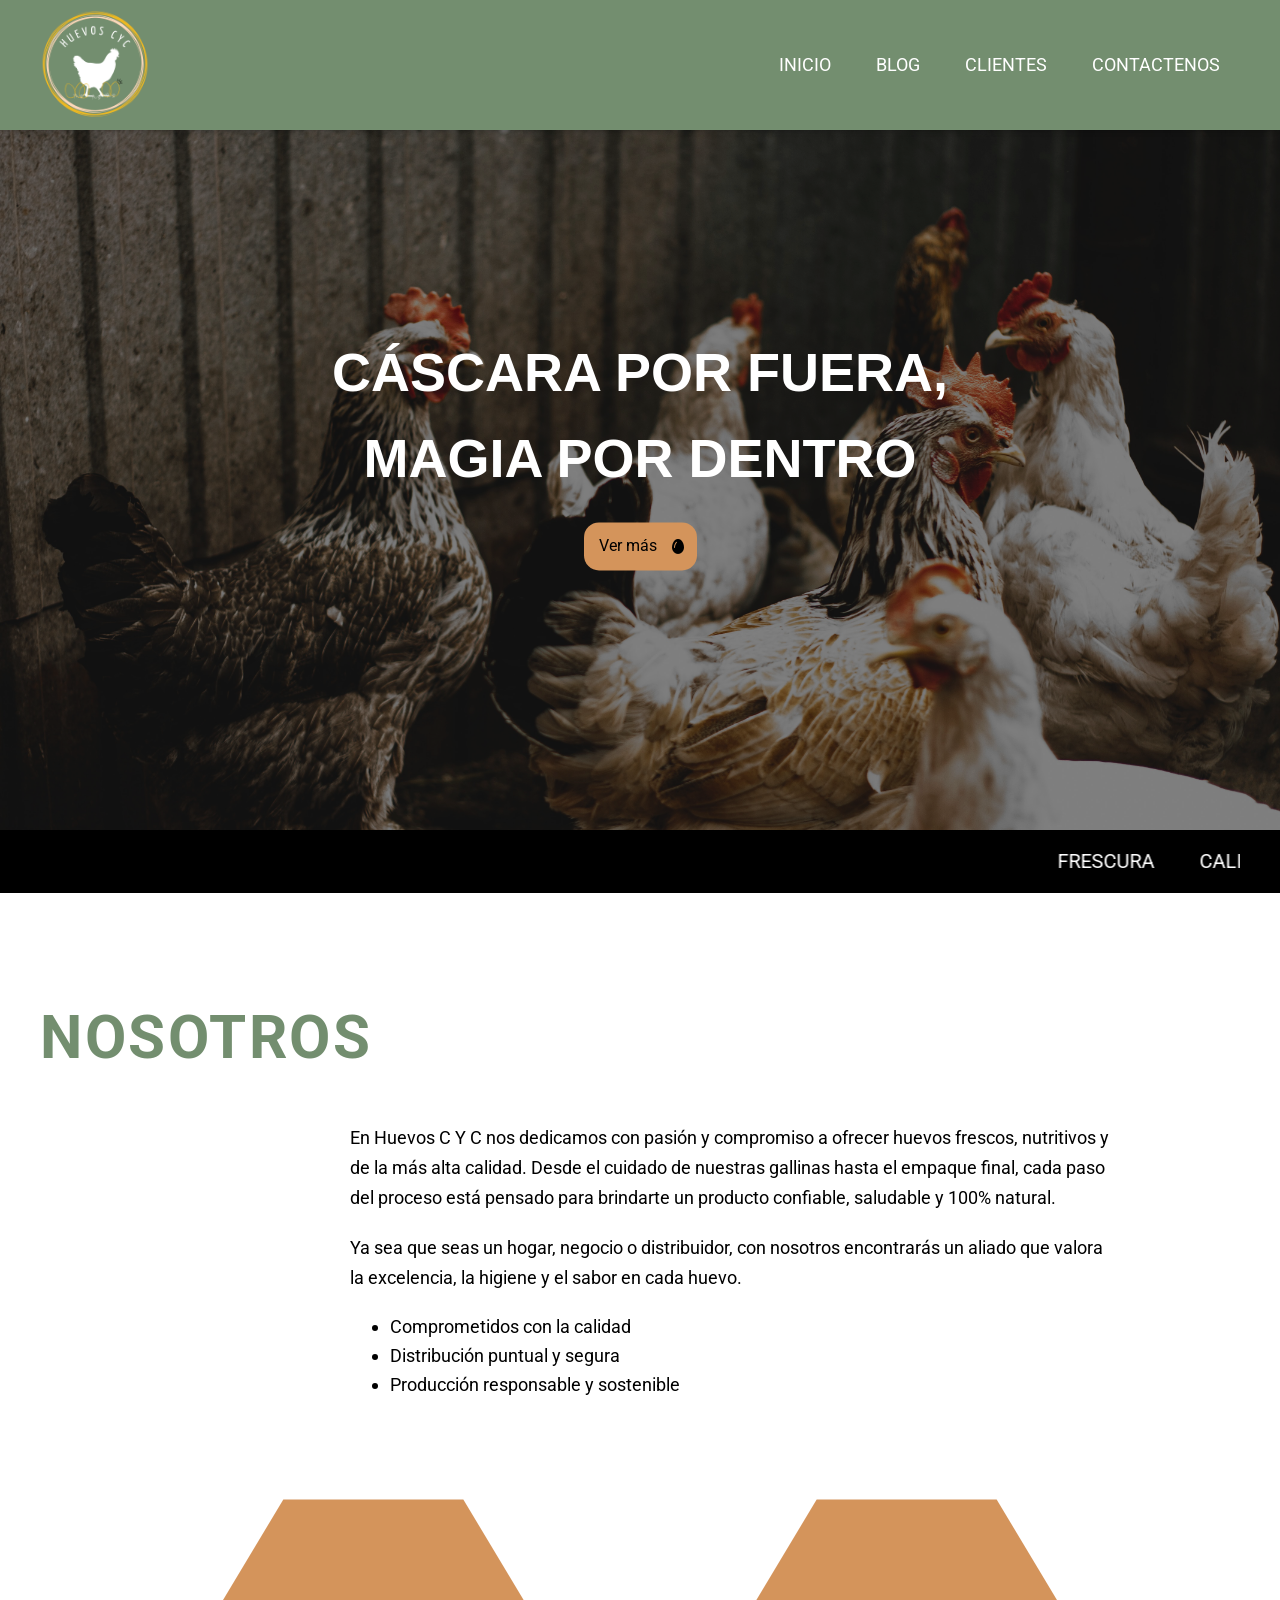
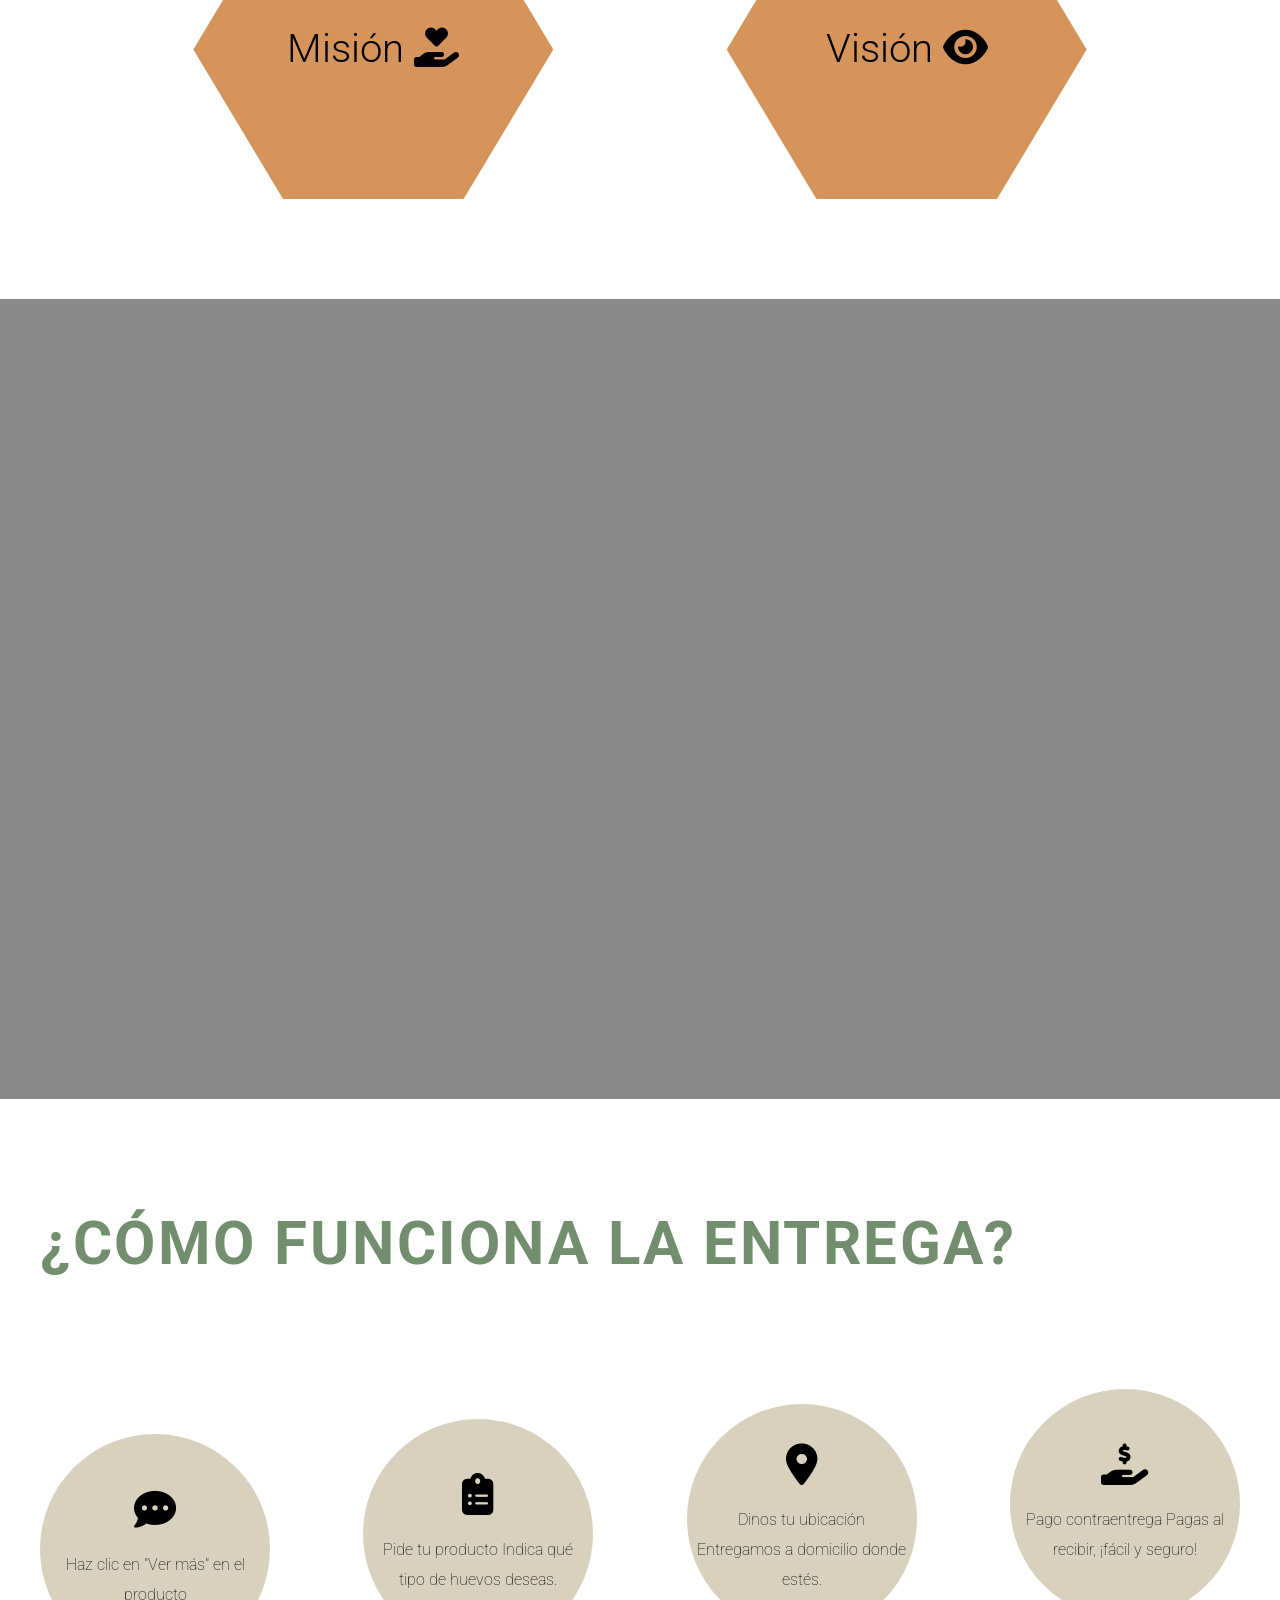
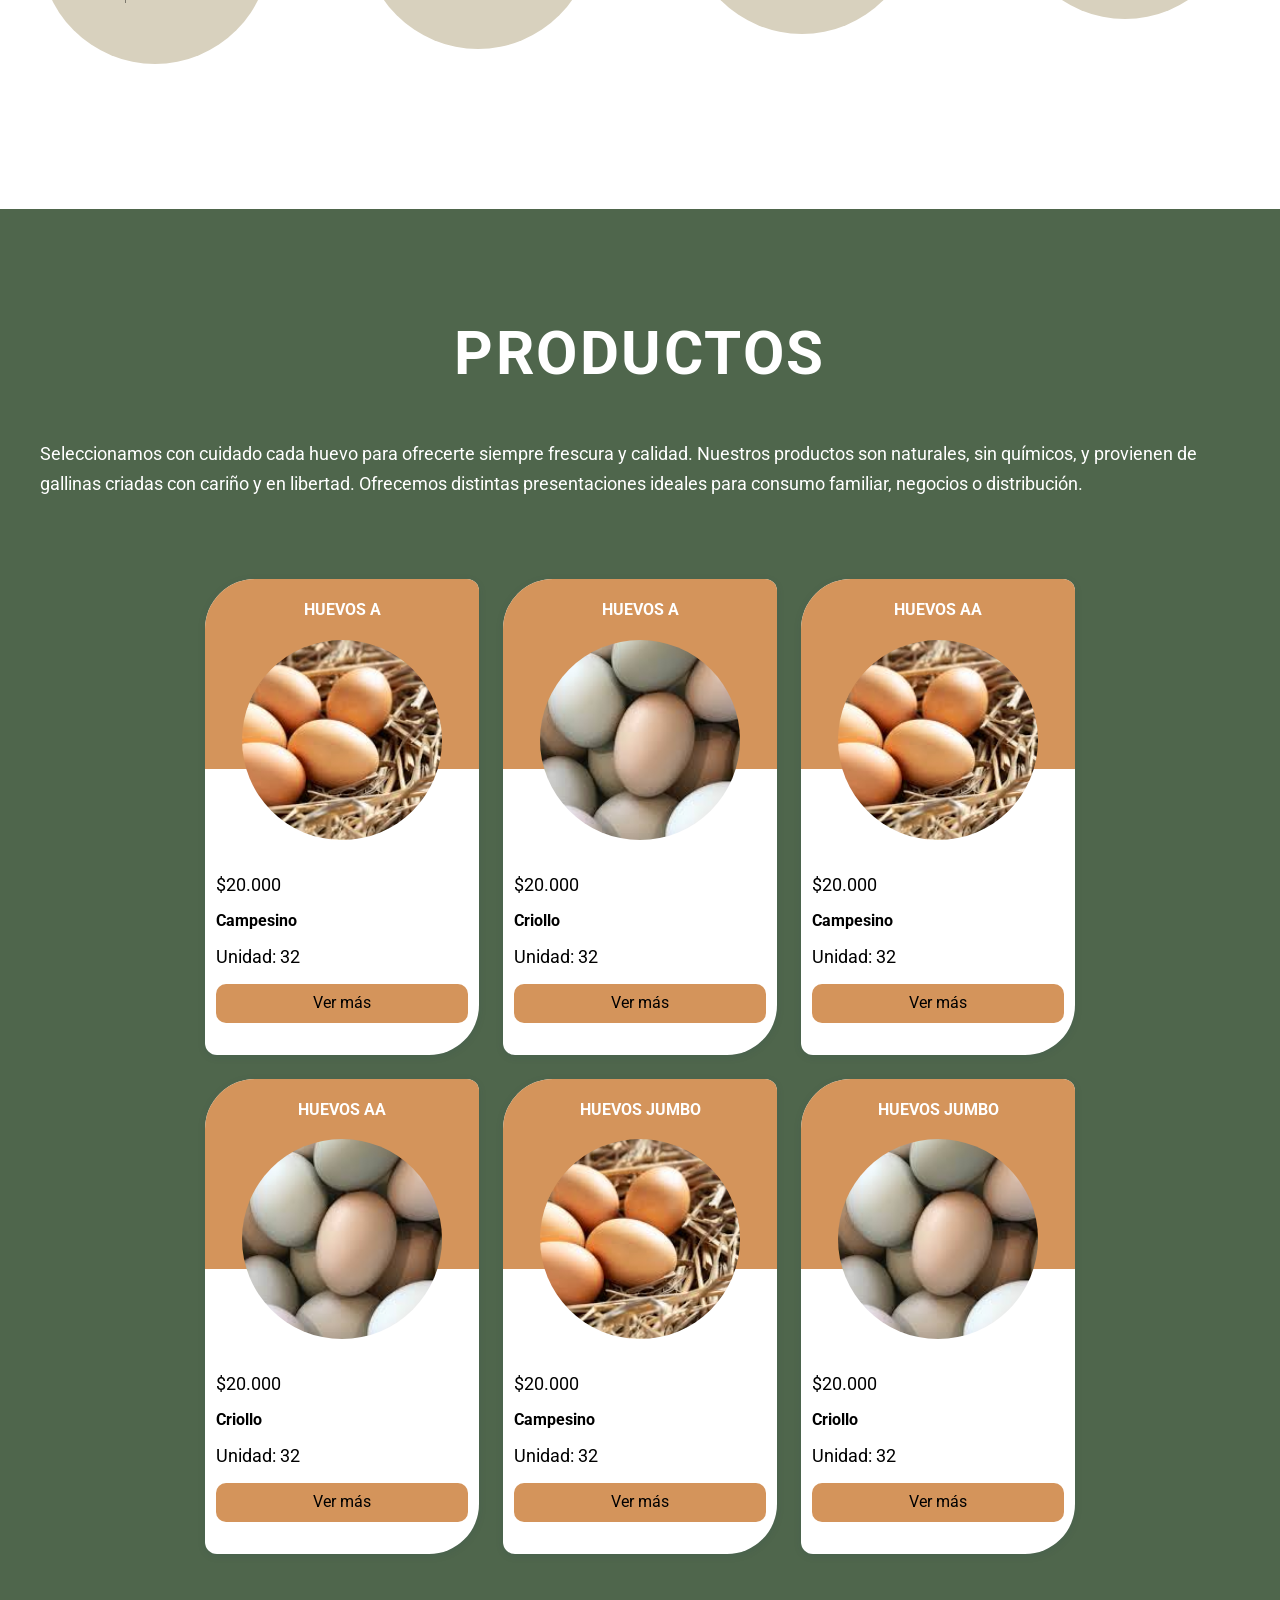
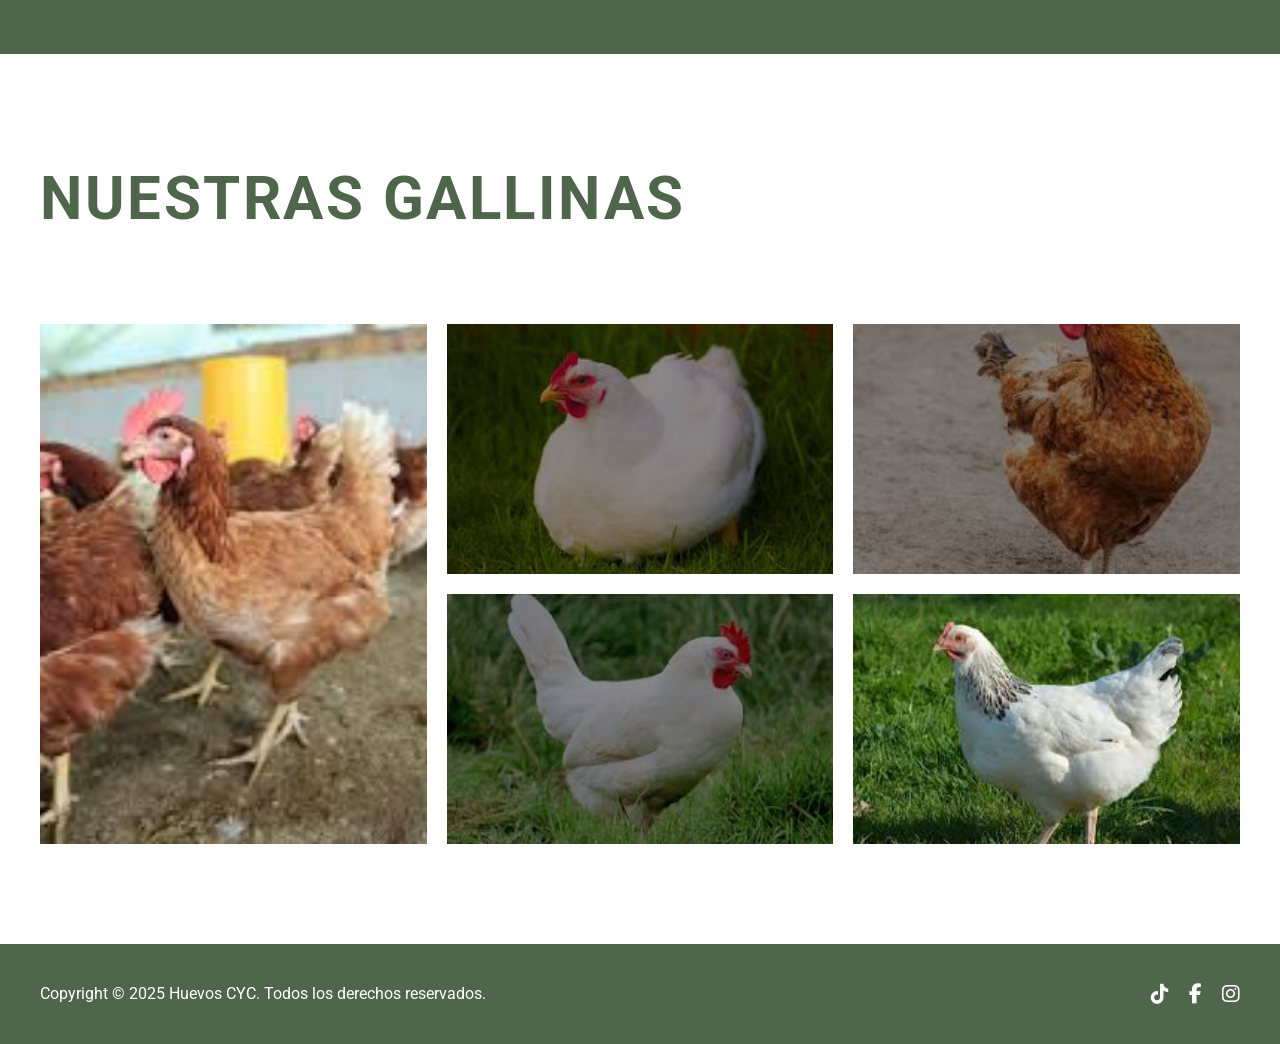
==== commit e3450978: "home  finalida" ====
--- a/index.html
+++ b/index.html
@@ -49,8 +49,8 @@
         <section class="home hero-banner-slider">
             <div class="content-text-slider">
                 <h1>Cáscara por fuera, magia por dentro</h1>
-                <a href="#container-about-us">
-                    Conócenos
+                <a href="#container-product">
+                    Ver más
                     <i class="fa-solid fa-egg"></i>
                     <i class="fa-solid fa-egg-fried"></i> </a>
             </div>
@@ -158,7 +158,7 @@
             </div>
         </section>
 
-        <section class="home container-product">
+        <section class="home container-product"  id="container-product">
             <div class="container">
                 <h2>Productos</h2>
                 <div class="content-product">
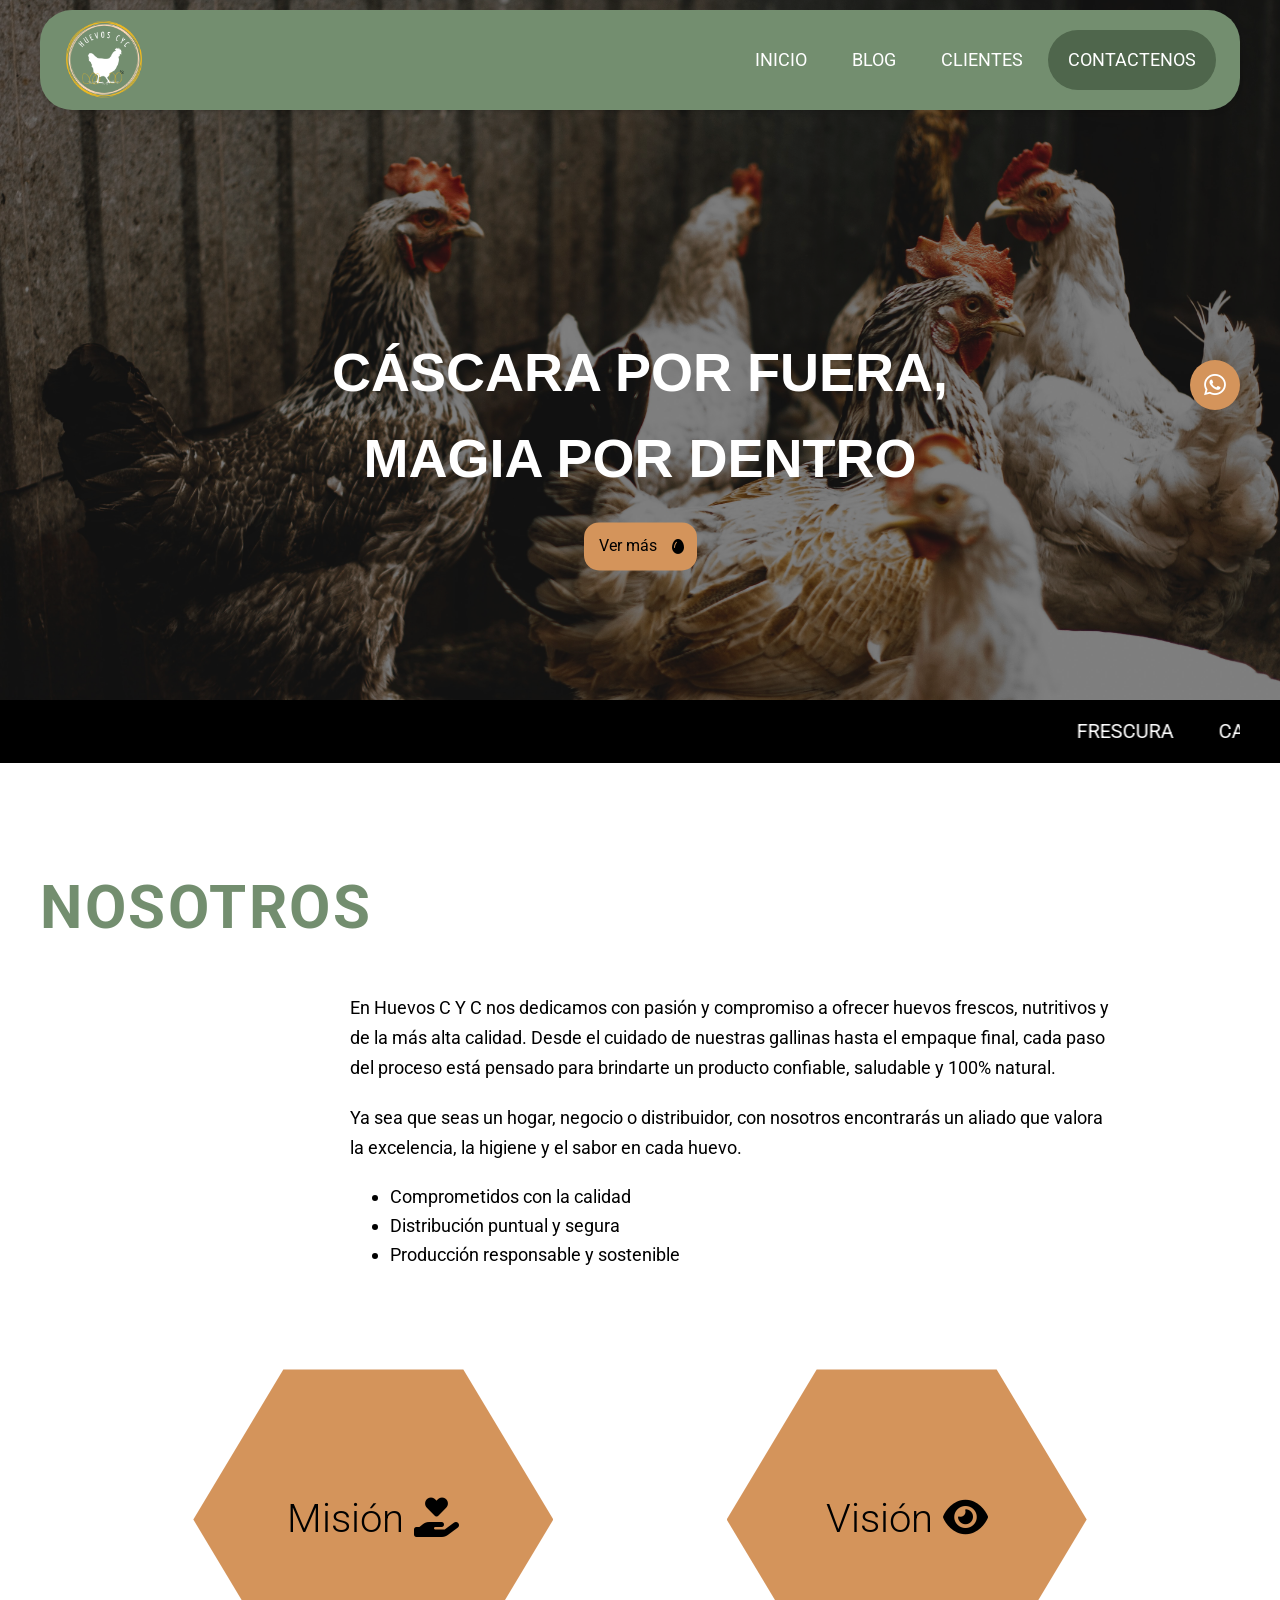
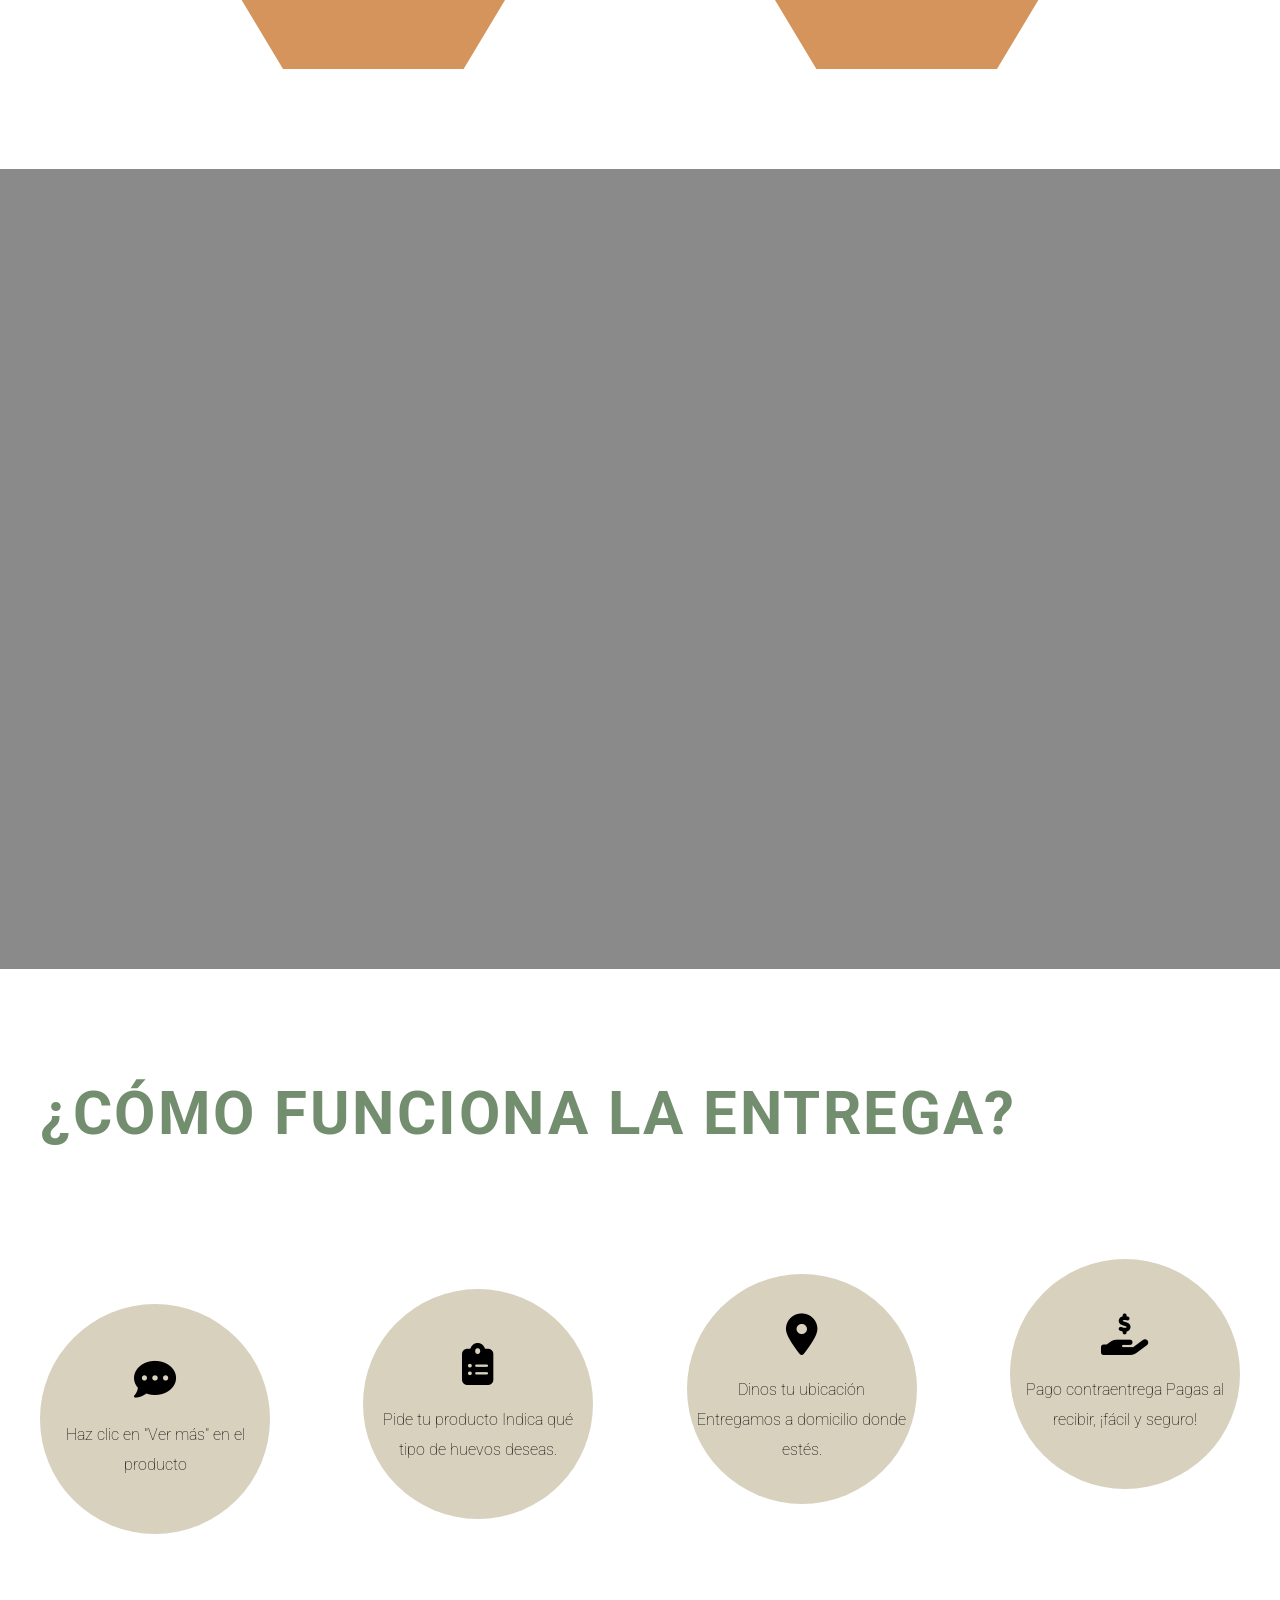
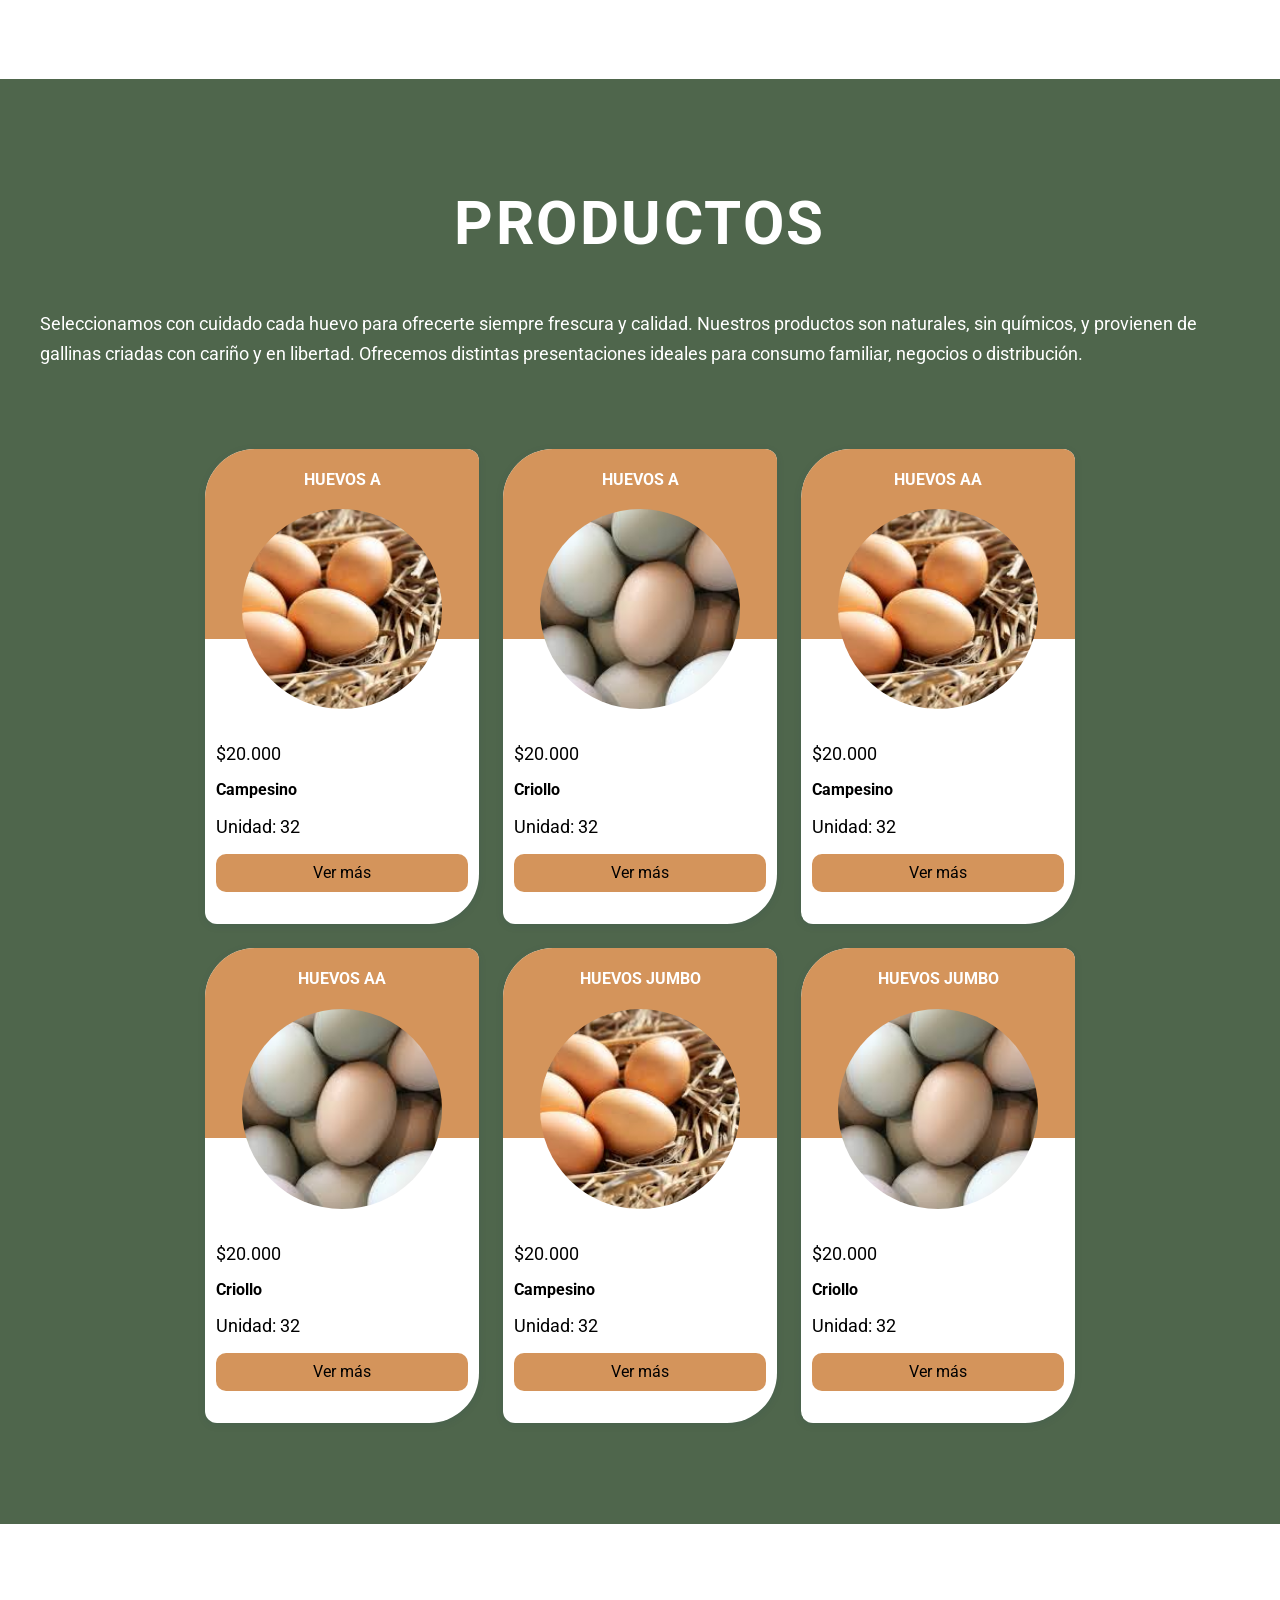
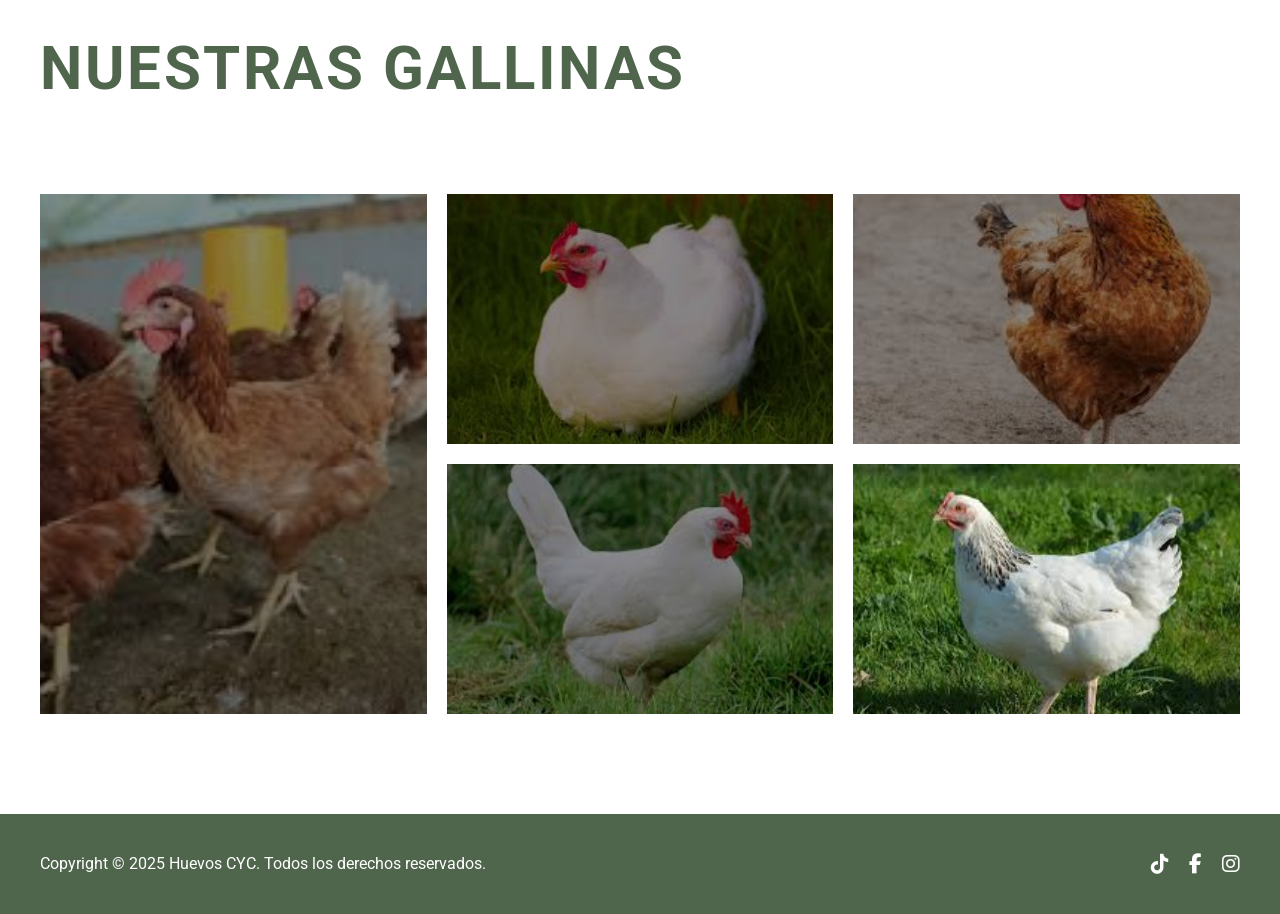
==== commit 919499b3: "proyectos inicio" ====
--- a/index.html
+++ b/index.html
@@ -1,5 +1,6 @@
 <!DOCTYPE html>
 <html lang="es">
+
 <head>
     <meta charset="UTF-8">
     <meta name="application-name" content="ASSET MANAGEMENT" />
@@ -26,6 +27,7 @@
     <!-- Tu hoja de estilos principal -->
     <link rel="stylesheet" href="assets/css/style.css">
 </head>
+
 <body>
 
     <header>
@@ -35,10 +37,10 @@
             </a>
             <nav class="nav-menu">
                 <ul>
-                    <li><a href="#" target="_blank">Inicio</a></li>
-                    <li><a href="#" target="_blank">Blog</a></li>
-                    <li><a href="#" target="_blank">Clientes</a></li>
-                    <li><a href="#" target="_blank">Contactenos</a></li>
+                    <li><a href="index.html">Inicio</a></li>
+                    <li><a href="blog.html">Blog</a></li>
+                    <li><a href="#">Clientes</a></li>
+                    <li><a href="contact.html">Contactenos</a></li>
                 </ul>
             </nav>
             <i class="fa-solid fa-bars menu-toggle"></i>
@@ -46,6 +48,14 @@
     </header>
 
     <main>
+        <section class="whatsapp">
+            <div class="container">
+                <a href="https://wa.me/3054376283" target="">
+                    <i class="fa-brands fa-whatsapp"></i>
+                </a>
+            </div>
+        </section>
+
         <section class="home hero-banner-slider">
             <div class="content-text-slider">
                 <h1>Cáscara por fuera, magia por dentro</h1>
@@ -158,7 +168,7 @@
             </div>
         </section>
 
-        <section class="home container-product"  id="container-product">
+        <section class="home container-product" id="container-product">
             <div class="container">
                 <h2>Productos</h2>
                 <div class="content-product">
@@ -244,7 +254,6 @@
             </div>
         </section>
 
-
         <section class="home container-info-hen">
             <div class="container">
                 <h2>Nuestras gallinas</h2>
@@ -267,7 +276,6 @@
                 </div>
             </div>
         </section>
-
     </main>
 
     <footer>
@@ -277,9 +285,11 @@
             <div class="content-links">
                 <a href="https://vt.tiktok.com/ZSkfVRvfN/" target="_blank"><i class="fab fa-tiktok"></i>
                 </a>
-                <a href="https://www.facebook.com/people/Huevos-Cyc/pfbid0uhiHMkMdveknm5yuowXTUJP7a8y4nRtCMoLUuy42PGksjFRZXsNK7Ddk327wm2Fkl/?mibextid=ZbWKwL" target="_blank"><i class="fab fa-facebook-f"></i>
+                <a href="https://www.facebook.com/people/Huevos-Cyc/pfbid0uhiHMkMdveknm5yuowXTUJP7a8y4nRtCMoLUuy42PGksjFRZXsNK7Ddk327wm2Fkl/?mibextid=ZbWKwL"
+                    target="_blank"><i class="fab fa-facebook-f"></i>
                 </a>
-                <a href="https://www.instagram.com/huevoscyc/?utm_source=qr&igsh=MWJwNGZhbmw2ODdiMQ%3D%3D#" target="_blank"><i class="fab fa-instagram"></i>
+                <a href="https://www.instagram.com/huevoscyc/?utm_source=qr&igsh=MWJwNGZhbmw2ODdiMQ%3D%3D#"
+                    target="_blank"><i class="fab fa-instagram"></i>
                 </a>
             </div>
         </div>
@@ -296,4 +306,5 @@
     <script type="text/javascript" src="assets/js/scrollme.js"></script>
 
 </body>
+
 </html>
--- a/assets/css/style.css
+++ b/assets/css/style.css
@@ -2,6 +2,16 @@
 /* colors and fonts */
 /* mixin */
 @import url("https://fonts.googleapis.com/css2?family=Roboto:ital,wght@0,100;0,300;0,400;0,500;0,700;0,900;1,100;1,300;1,400;1,500;1,700;1,900&display=swap");
+@keyframes scaleIn {
+  0% {
+    transform: scale(0);
+    opacity: 0;
+  }
+  100% {
+    transform: scale(1);
+    opacity: 1;
+  }
+}
 @font-face {
   font-family: "CircularStd-Book";
   src: url("../fonts/original_CircularStd-Book.eot?#iefix") format("embedded-opentype"), url("../fonts/original_CircularStd-Book.woff") format("woff"), url("../fonts/original_CircularStd-Book.ttf") format("truetype"), url("../fonts/original_CircularStd-Book.svg") format("svg");
@@ -112,6 +122,41 @@
   max-width: 1200px;
   margin: 0 auto;
   position: relative;
+  animation: scaleIn 1.5s ease forwards;
+}
+
+section.whatsapp {
+  width: 100%;
+  position: fixed;
+  top: 40%;
+  z-index: 1;
+}
+@media screen and (max-width: 767px) {
+  section.whatsapp {
+    top: 40%;
+  }
+}
+section.whatsapp .container {
+  display: flex;
+  align-items: flex-end;
+  justify-content: flex-end;
+}
+section.whatsapp a {
+  width: 50px;
+  height: 50px;
+  font-size: 25px;
+  color: #ffffff;
+  background: #d4945b;
+  border-radius: 100%;
+  display: flex;
+  align-items: center;
+  justify-content: center;
+  transition: transform 400ms ease;
+}
+section.whatsapp a:hover {
+  color: #000000;
+  background: #4f664c;
+  transform: scale(1.1);
 }
 
 /* components */
@@ -143,15 +188,135 @@
   color: #d4945b;
 }
 
+header {
+  width: 100%;
+  position: fixed;
+  z-index: 2;
+  padding: 10px 0px;
+}
+header.open {
+  padding: 0px;
+}
+header.open .container {
+  width: 100%;
+  max-width: initial;
+  margin: 0px;
+  background-color: #738e6f;
+  border-radius: 0px;
+}
+header.open .content-logo {
+  margin-left: 20px;
+}
+header.open .fa-bars {
+  margin-right: 20px;
+}
+@media screen and (max-width: 767px) {
+  header.open nav {
+    transform: translateY(0);
+    opacity: 1;
+    visibility: visible;
+  }
+}
+header.transparent {
+  background-color: rgba(115, 142, 111, 0.8);
+}
+header.black {
+  color: #000000;
+}
+header.black .nav-menu ul li {
+  color: #000000;
+}
+header .container {
+  display: flex;
+  align-items: center;
+  justify-content: space-between;
+  padding: 10px 24px;
+  border-radius: 32px;
+  background-color: #738e6f;
+  box-shadow: 0 4px 6px -4px rgba(0, 0, 0, 0.3);
+}
+header .content-logo {
+  width: 80px;
+}
+@media screen and (max-width: 767px) {
+  header .content-logo {
+    width: 60px;
+  }
+}
+header .content-logo img {
+  width: 100%;
+  height: 100%;
+  -o-object-fit: cover;
+     object-fit: cover;
+  -o-object-position: center center;
+     object-position: center center;
+  background-repeat: no-repeat;
+}
+@media screen and (max-width: 767px) {
+  header nav {
+    display: block;
+    position: absolute;
+    top: 80px;
+    left: 0;
+    width: 100%;
+    height: 100vh;
+    background-color: #4f664c;
+    padding: 80px 0px;
+    transform: translateY(-100%);
+    opacity: 0;
+    visibility: hidden;
+    transition: transform 0.5s ease, opacity 0.5s ease;
+    z-index: 1;
+  }
+}
+header nav ul {
+  display: flex;
+  align-items: center;
+  justify-content: center;
+  gap: 5px;
+}
+@media screen and (max-width: 767px) {
+  header nav ul {
+    flex-direction: column;
+  }
+}
+header nav ul li:nth-child(4) {
+  background: #4f664c;
+  border-radius: 50px;
+}
+header nav ul li {
+  padding: 20px;
+  border-radius: 5px;
+  transition: background-color 600ms ease, border-radius 600ms ease, color 600ms ease;
+  color: #ffffff;
+}
+header nav ul li:hover {
+  background-color: #ffffff;
+  border-radius: 30px;
+  color: #000000;
+}
+header nav ul li a {
+  font-size: 18px;
+  text-transform: uppercase;
+  display: flex;
+  align-items: center;
+  justify-content: center;
+}
+header .fa-bars {
+  display: none;
+  font-size: 22px;
+  color: #ffffff;
+  padding: 10px;
+  cursor: pointer;
+  transition: background-color 400ms ease, color 400ms ease, border-radius 400ms ease;
+}
+@media screen and (max-width: 767px) {
+  header .fa-bars {
+    display: flex;
+  }
+}
+
 /* pages */
-section.home.hero-banner-slider {
-  padding-top: 130px;
-}
-@media screen and (max-width: 767px) {
-  section.home.hero-banner-slider {
-    padding-top: 80px;
-  }
-}
 section.home.hero-banner-slider .container {
   overflow: hidden;
 }
@@ -166,6 +331,11 @@
   top: 50%;
   left: 50%;
   transform: translate(-50%, -50%);
+}
+@media screen and (max-width: 767px) {
+  section.home.hero-banner-slider .content-text-slider {
+    top: 80%;
+  }
 }
 @media screen and (max-width: 767px) {
   section.home.hero-banner-slider .content-text-slider {
@@ -181,6 +351,11 @@
   text-transform: uppercase;
   text-align: center;
 }
+@media screen and (max-width: 1023px) {
+  section.home.hero-banner-slider .content-text-slider h1 {
+    font-size: 40px;
+  }
+}
 @media screen and (max-width: 767px) {
   section.home.hero-banner-slider .content-text-slider h1 {
     font-size: 24px;
@@ -235,14 +410,20 @@
 }
 @media screen and (max-width: 1023px) {
   section.home.hero-banner-slider .slider.fade {
-    height: 600px;
+    height: 587px;
   }
 }
 section.home.hero-banner-slider .slider.fade .item {
   width: 100%;
+  height: 100%;
   position: relative;
 }
 @media screen and (max-width: 1023px) {
+  section.home.hero-banner-slider .slider.fade .item {
+    height: 100vh;
+  }
+}
+@media screen and (max-width: 767px) {
   section.home.hero-banner-slider .slider.fade .item {
     height: 100vh;
   }
@@ -789,110 +970,19 @@
   background-repeat: no-repeat;
 }
 
-header {
-  width: 100%;
-  position: fixed;
-  z-index: 2;
-  background-color: #738e6f;
-  padding: 10px 0px;
-  box-shadow: 0 4px 6px -4px rgba(0, 0, 0, 0.3);
-}
-header.open .container {
-  width: 100%;
-  max-width: initial;
-  margin: 0px;
-}
-header.open .content-logo {
-  margin-left: 20px;
-}
-header.open .fa-bars {
-  margin-right: 20px;
-}
-header.open nav {
-  width: 100%;
-  display: block;
-  position: absolute;
-  top: 90px;
+section.blog.container-slider {
   height: 100vh;
-  background-color: #4f664c;
-  padding: 80px 0px;
-}
-header.open nav ul {
-  width: calc(100% - 40px);
-  max-width: 1200px;
-  margin: 0 auto;
-}
-header.open nav ul li {
-  width: 100%;
-}
-header.open nav ul li a {
-  align-items: center;
-  justify-content: center;
-}
-header .container {
-  display: flex;
-  align-items: center;
-  justify-content: space-between;
-}
-header .content-logo {
-  width: 110px;
-}
-@media screen and (max-width: 767px) {
-  header .content-logo {
-    width: 80px;
-  }
-}
-header .content-logo img {
-  width: 100%;
-  height: 100%;
-  -o-object-fit: cover;
-     object-fit: cover;
-  -o-object-position: center center;
-     object-position: center center;
-  background-repeat: no-repeat;
-}
-@media screen and (max-width: 767px) {
-  header nav {
-    display: none;
-  }
-}
-header nav ul {
-  display: flex;
-  align-items: center;
-  justify-content: center;
-  gap: 5px;
-}
-@media screen and (max-width: 767px) {
-  header nav ul {
-    flex-direction: column;
-  }
-}
-header nav ul li {
-  padding: 20px;
-  background-color: transparent;
-  border-radius: 5px;
-  transition: background-color 600ms ease, border-radius 600ms ease, color 600ms ease;
-  color: #ffffff;
-}
-header nav ul li:hover {
+  background-color: #000000;
+  padding: 200px 0px;
+}
+section.blog.container-slider .slider-for {
+  height: 500px;
   background-color: #ffffff;
-  border-radius: 30px;
-  color: #000000;
-}
-header nav ul li a {
-  font-size: 18px;
-  text-transform: uppercase;
-}
-header .fa-bars {
-  display: none;
-  font-size: 22px;
-  color: #ffffff;
-  padding: 10px;
-  cursor: pointer;
-  transition: background-color 400ms ease, color 400ms ease, border-radius 400ms ease;
-}
-@media screen and (max-width: 767px) {
-  header .fa-bars {
-    display: flex;
-  }
+}
+section.blog.container-slider .slider-for .item {
+  height: 400px;
+  background-color: aqua;
+}
+section.blog.container-slider .slider-nav {
+  background-color: #ffffff;
 }/*# sourceMappingURL=style.css.map */
